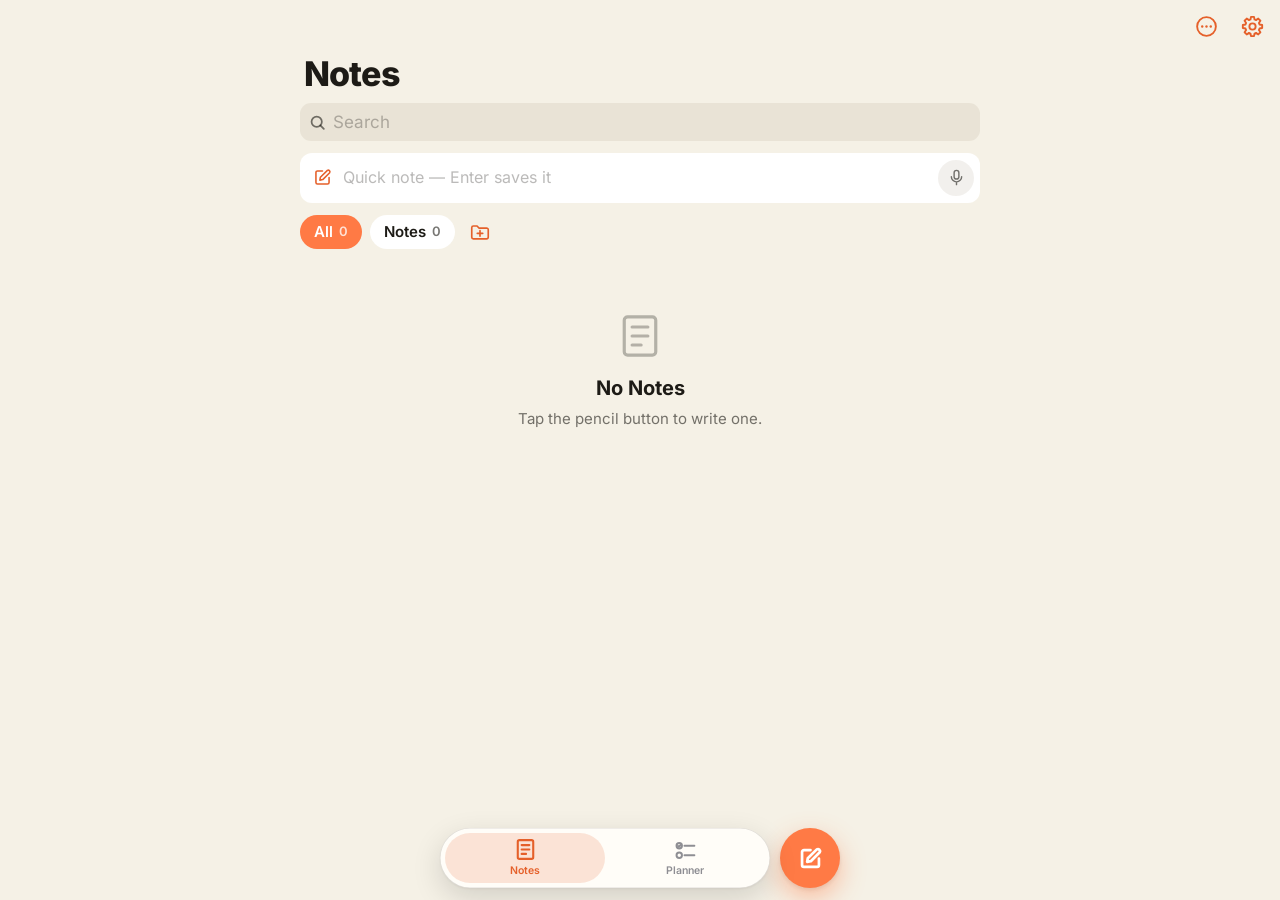
==== index.html @ bfef2ee5 "New look: Geometric icon and Calm Cream colours — cream paper, orange accent, white on orange (light" ====
<!doctype html>
<html lang="en">
<head>
  <meta charset="utf-8">
  <meta name="viewport" content="width=device-width, initial-scale=1, maximum-scale=1, viewport-fit=cover, interactive-widget=resizes-content">
  <meta name="theme-color" content="#F5F1E6">
  <meta name="robots" content="noindex, nofollow">
  <meta name="mobile-web-app-capable" content="yes">
  <meta name="apple-mobile-web-app-capable" content="yes">
  <meta name="description" content="Notes, reminders, groceries and habits. Everything stays on this phone.">
  <title>Notes</title>
  <link rel="manifest" href="manifest.webmanifest">
  <link rel="icon" href="icons/icon-192.png">
  <link rel="apple-touch-icon" href="icons/apple-touch-icon.png">
  <link rel="preload" href="fonts/inter-latin.woff2" as="font" type="font/woff2" crossorigin>
  <link rel="stylesheet" href="style.css">
  <!-- Stay upright: the installed app could otherwise start sideways or upside down. -->
  <script>try { screen.orientation.lock('portrait-primary').catch(function () {}); } catch (e) {}</script>
</head>
<body>
  <div id="stage"></div>

  <nav class="tabbar" id="tabbar">
    <div class="tabs" id="tabs">
      <span class="tab-ind" aria-hidden="true"></span>
      <button data-act="tab" data-tab="notes" aria-label="Notes">
        <svg viewBox="0 0 24 24" aria-hidden="true"><path d="M6.5 3.5h11A1.5 1.5 0 0 1 19 5v14a1.5 1.5 0 0 1-1.5 1.5h-11A1.5 1.5 0 0 1 5 19V5a1.5 1.5 0 0 1 1.5-1.5z"/><path d="M8.5 8h7M8.5 12h7M8.5 16h4"/></svg>
        <span>Notes</span>
      </button>
      <button data-act="tab" data-tab="planner" aria-label="Planner">
        <svg viewBox="0 0 24 24" aria-hidden="true"><circle cx="6" cy="7.5" r="2.6"/><path d="m4.8 7.6.9.9 1.6-1.8"/><path d="M11 7.5h9.5"/><circle cx="6" cy="16.5" r="2.6"/><path d="M11 16.5h9.5"/></svg>
        <span>Planner</span>
      </button>
    </div>
    <button class="fab" id="fab" data-act="new-note" aria-label="New note"></button>
  </nav>
  <script>
    // Draw the Notes screen at once from the copy saved last time (see saveFirst in main.js); the
    // app replaces it with the real, working screen as soon as it has loaded.
    try {
      var f = JSON.parse(localStorage.getItem('notes-first') || 'null');
      if (f && f.v === 1 && f.html) {
        if (f.theme) document.documentElement.setAttribute('data-theme', f.theme);
        document.getElementById('stage').innerHTML = '<section class="screen cur snap" data-s="folders" aria-hidden="true">' + f.html + '</section>';
        document.body.setAttribute('data-tab', 'notes');
        document.body.classList.add('snap');
        document.querySelector('#tabs [data-tab="notes"]').classList.add('on');
        document.getElementById('fab').innerHTML = f.fab || '';
      }
    } catch (e) { /* no copy yet: the app draws it normally */ }
  </script>

  <div id="sheet-root"></div>
  <div id="dialog-root"></div>
  <div id="lock-root"></div>
  <div id="toast" class="toast" role="status" aria-live="polite"></div>
  <input type="file" id="pick-photo" accept="image/*" multiple hidden>
  <input type="file" id="take-photo" accept="image/*" capture="environment" hidden>
  <input type="file" id="import-file" accept=".txt,.json,text/plain,application/json" hidden>

  <script>
    // With a saved first screen on show, the app's code loads just after it has been drawn, so it
    // appears at once; the code runs in this order.
    (function () {
      var files = ['icons.js', 'js/config.js', 'js/store.js', 'js/remind.js', 'js/account.js', 'js/core.js', 'js/lock.js', 'js/notes.js', 'js/editor.js', 'js/table.js', 'js/mathsolve.js', 'js/draw.js', 'js/photo.js', 'js/planner.js', 'js/groceries.js', 'js/habits.js', 'js/notify.js', 'js/settings.js', 'js/acctui.js', 'js/main.js'], started = false;
      function go() {
        if (started) return;
        started = true;
        files.forEach(function (src) { var el = document.createElement('script'); el.src = src; el.async = false; document.body.appendChild(el); });
      }
      if (document.querySelector('.screen.snap')) { requestAnimationFrame(function () { setTimeout(go, 0); }); setTimeout(go, 60); } else go();
    })();
  </script>
</body>
</html>
---- style.css ----
/* Inter (SIL Open Font License, fonts/OFL.txt), stored with the app so nothing waits for Google. */
@font-face { font-family: "Inter"; font-style: normal; font-weight: 100 900; font-display: swap; src: url("fonts/inter-cyrillic-ext.woff2") format("woff2"); unicode-range: U+0460-052F, U+1C80-1C8A, U+20B4, U+2DE0-2DFF, U+A640-A69F, U+FE2E-FE2F; }
@font-face { font-family: "Inter"; font-style: normal; font-weight: 100 900; font-display: swap; src: url("fonts/inter-cyrillic.woff2") format("woff2"); unicode-range: U+0301, U+0400-045F, U+0490-0491, U+04B0-04B1, U+2116; }
@font-face { font-family: "Inter"; font-style: normal; font-weight: 100 900; font-display: swap; src: url("fonts/inter-latin-ext.woff2") format("woff2"); unicode-range: U+0100-02BA, U+02BD-02C5, U+02C7-02CC, U+02CE-02D7, U+02DD-02FF, U+0304, U+0308, U+0329, U+1D00-1DBF, U+1E00-1E9F, U+1EF2-1EFF, U+2020, U+20A0-20AB, U+20AD-20C0, U+2113, U+2C60-2C7F, U+A720-A7FF; }
@font-face { font-family: "Inter"; font-style: normal; font-weight: 100 900; font-display: swap; src: url("fonts/inter-latin.woff2") format("woff2"); unicode-range: U+0000-00FF, U+0131, U+0152-0153, U+02BB-02BC, U+02C6, U+02DA, U+02DC, U+0304, U+0308, U+0329, U+2000-206F, U+20AC, U+2122, U+2191, U+2193, U+2212, U+2215, U+FEFF, U+FFFD; }
/* Caveat (SIL Open Font License) — handwriting for the answers in drawings */
@font-face { font-family: "Caveat"; font-style: normal; font-weight: 400 700; font-display: swap; src: url("fonts/caveat-latin.woff2") format("woff2"); }

/* ---------- Tokens ---------- */
:root {
  color-scheme: light;
  --on-accent: #FFFFFF;
  --bg: #F5F1E6;
  --card: #FFFFFF;
  --paper: #FFFDF9;
  --elev: #FFFFFF;
  --seg-on: #FFFFFF;
  --fill: rgba(90, 70, 30, .08);
  --fill-2: rgba(90, 70, 30, .05);
  --text: #1D1B16;
  --text-2: rgba(29, 27, 22, .6);
  --text-3: rgba(29, 27, 22, .3);
  --sep: rgba(29, 27, 22, .14);
  --bar: #FFFDF8; /* solid bars: a live blur behind them made scrolling stutter on phones */
  --menu: #FFFDF8;
  --overlay: rgba(0, 0, 0, .3);
  --red: #FF3B30;
  --orange: #FF9500;
  --yellow: #FF7A45;
  --yellow-t: #E5602A;
  --green: #34C759;
  --blue: #007AFF;
  --purple: #AF52DE;
  --hl-ink: #17150F;
  --hn-y: #FFF14A; --hn-g: #8DFAA2; --hn-b: #8FDDFF; --hn-p: #FFA6D4; --hn-v: #E0B6FF;
  --gray: #8E8E93;
  --tint: var(--blue);
  /* the editor toolbar: height, and one colour tile per tool */
  --edbar: 72px;
  --t-style: linear-gradient(160deg, #FFDD55, #F5B400);
  --t-list: linear-gradient(160deg, #FFA94D, #FF7A00);
  --t-table: linear-gradient(160deg, #4CD97B, #1DB954);
  --t-photo: linear-gradient(160deg, #4DA3FF, #0A6CFF);
  --t-draw: linear-gradient(160deg, #B98AFF, #8A3FFC);
  --t-voice: linear-gradient(160deg, #FF6B6B, #E5383B);
  --t-new: linear-gradient(160deg, #A1A1AA, #6E6E76);
  --font: "Inter", -apple-system, system-ui, "Segoe UI", Roboto, sans-serif;
}
@media (prefers-color-scheme: dark) {
  :root:not([data-theme="light"]) {
    color-scheme: dark;
    --on-accent: #FFFFFF;
    --bg: #13120F;
    --card: #1F1D18;
    --paper: #13120F;
    --elev: #2A2721;
    --seg-on: #4A463D;
    --fill: rgba(255, 240, 210, .1);
    --fill-2: rgba(255, 240, 210, .06);
    --text: #F5F0E4;
    --text-2: rgba(245, 240, 228, .6);
    --text-3: rgba(245, 240, 228, .3);
    --sep: rgba(255, 240, 210, .14);
    --bar: rgb(31, 29, 24);
    --menu: rgb(42, 39, 33);
    --overlay: rgba(0, 0, 0, .55);
    --red: #FF453A;
    --orange: #FF9F0A;
    --yellow: #FF8A55;
    --yellow-t: #FF9A66;
    --green: #30D158;
    --blue: #0A84FF;
    --purple: #BF5AF2;
    --hl-ink: #0F0E0A;
  }
}
:root[data-theme="dark"] {
  color-scheme: dark;
  --on-accent: #FFFFFF;
  --bg: #13120F;
  --card: #1F1D18;
  --paper: #13120F;
  --elev: #2A2721;
  --seg-on: #4A463D;
  --fill: rgba(255, 240, 210, .1);
  --fill-2: rgba(255, 240, 210, .06);
  --text: #F5F0E4;
  --text-2: rgba(245, 240, 228, .6);
  --text-3: rgba(245, 240, 228, .3);
  --sep: rgba(255, 240, 210, .14);
  --bar: rgb(31, 29, 24);
  --menu: rgb(42, 39, 33);
  --overlay: rgba(0, 0, 0, .55);
  --red: #FF453A;
  --orange: #FF9F0A;
  --yellow: #FF8A55;
  --yellow-t: #FF9A66;
  --green: #30D158;
  --blue: #0A84FF;
  --purple: #BF5AF2;
  --hl-ink: #0F0E0A;
}
body[data-tab="notes"] { --tint: var(--yellow-t); --ftint: var(--yellow); --fab-ink: var(--on-accent); }
body[data-tab="planner"] { --tint: var(--blue); }

/* ---------- Base ---------- */
* { box-sizing: border-box; }
html, body { height: 100%; }
body {
  margin: 0; background: var(--bg); color: var(--text); font-family: var(--font);
  font-size: 17px; line-height: 1.35; -webkit-font-smoothing: antialiased;
  -webkit-tap-highlight-color: transparent; overscroll-behavior: none; overflow: hidden;
  font-feature-settings: "cv11", "ss01";
}
body:not(.ready):not(.snap) #tabbar { opacity: 0; }
.screen.snap { pointer-events: none; }
button { font: inherit; color: inherit; background: none; border: 0; padding: 0; margin: 0; cursor: pointer; -webkit-user-select: none; user-select: none; }
button:disabled { cursor: default; }
input, textarea, select { font: inherit; color: inherit; }
input::placeholder, textarea::placeholder { color: var(--text-3); }
[hidden] { display: none !important; }
h1, h2, h3, p { margin: 0; }
:focus-visible { outline: 2px solid var(--tint); outline-offset: 2px; }
.gl { width: 22px; height: 22px; flex: none; fill: none; stroke: currentColor; stroke-width: 1.8; stroke-linecap: round; stroke-linejoin: round; }
.gl .f { fill: currentColor; stroke: none; }
.gl.inl { width: 14px; height: 14px; stroke-width: 2.1; vertical-align: -2px; margin-right: 3px; display: inline-block; }
.tile { width: 30px; height: 30px; border-radius: 8px; background: var(--c); display: grid; place-items: center; flex: none; color: #fff; }
.tile.round { border-radius: 50%; }
.tile .gl { width: 18px; height: 18px; stroke-width: 2.1; }

/* ---------- Screens ---------- */
#stage { position: fixed; inset: 0; overflow: hidden; }
.screen { position: absolute; inset: 0; display: flex; flex-direction: column; background: var(--bg); }
.screen[data-s="note"] { background: var(--paper); }
.screen:not(.cur) { pointer-events: none; }
/* a screen kept for later (see show() in core.js): laid out and ready, but not drawn */
.screen.held { visibility: hidden; contain: strict; }
.nav {
  position: absolute; z-index: 5; top: 0; left: 0; right: 0;
  height: calc(env(safe-area-inset-top) + 52px); padding: env(safe-area-inset-top) 6px 0;
  display: grid; grid-template-columns: 1fr auto 1fr; align-items: center;
  transition: background .2s, box-shadow .2s;
}
.screen.scrolled .nav { background: var(--bar); box-shadow: 0 .5px 0 var(--sep); }
.screen[data-s="note"].scrolled .nav { background: var(--paper); }
.nav-l, .nav-r { display: flex; align-items: center; min-width: 0; }
.nav-r { justify-content: flex-end; gap: 2px; }
.nav-t { font-size: 17px; font-weight: 600; opacity: 0; transition: opacity .2s; max-width: 52vw; overflow: hidden; text-overflow: ellipsis; white-space: nowrap; text-align: center; }
.screen.titled .nav-t { opacity: 1; }
.back { display: flex; align-items: center; gap: 0; color: var(--tint); font-size: 17px; height: 44px; padding: 0 8px 0 2px; min-width: 0; }
.back .gl { width: 26px; height: 26px; stroke-width: 2.4; }
.back span { overflow: hidden; text-overflow: ellipsis; white-space: nowrap; max-width: 32vw; }
.nbtn { width: 44px; height: 44px; display: grid; place-items: center; color: var(--tint); border-radius: 50%; }
.nbtn .gl { width: 25px; height: 25px; }
.nbtn:active, .back:active, .ntext:active { opacity: .5; }
.ntext { color: var(--tint); font-size: 17px; font-weight: 600; height: 44px; padding: 0 10px; }
.done-btn { display: none; }
.screen.editing .done-btn { display: inline-block; }
.scroll {
  flex: 1; overflow-y: auto; overflow-x: hidden; overscroll-behavior-y: contain;
  padding: calc(env(safe-area-inset-top) + 52px) max(16px, calc((100% - 680px) / 2)) 0;
}
.end-space { height: calc(env(safe-area-inset-bottom) + 112px); }
.big { font-size: 34px; font-weight: 800; letter-spacing: -.025em; line-height: 1.15; margin: 2px 4px 4px; overflow-wrap: anywhere; }
.big-sub { color: var(--text-2); font-size: 15px; font-weight: 500; margin: -2px 4px 14px; }
.big + :not(.big-sub) { margin-top: 10px; }
.screen[data-s="tasks"] .big, .screen[data-s="groceries"] .big, .screen[data-s="habits"] .big, .screen[data-s="habit"] .big { color: var(--tint); }

.screen.push-in { animation: push-in .36s cubic-bezier(.25, .85, .3, 1) both; z-index: 2; box-shadow: -8px 0 30px rgba(0, 0, 0, .08); }
.screen.push-out { animation: push-out .36s cubic-bezier(.25, .85, .3, 1) both; }
.screen.pop-in { animation: pop-in .36s cubic-bezier(.25, .85, .3, 1) both; }
.screen.pop-out { animation: pop-out .36s cubic-bezier(.25, .85, .3, 1) both; z-index: 2; box-shadow: -8px 0 30px rgba(0, 0, 0, .08); }
.screen.fade-in { animation: fade-in .22s ease both; }
.screen.fade-out { animation: fade-out .18s ease both; }
/* Switching tabs: the new tab slides in from its side while the old one slides out */
.screen.tabr-in, .screen.tabl-in { animation: tab-in .28s cubic-bezier(.2, .8, .2, 1) .04s both; }
.screen.tabr-out, .screen.tabl-out { animation: tab-out .14s cubic-bezier(.4, 0, 1, 1) both; }
.screen.tabr-in, .screen.tabr-out { --d: 1; }
.screen.tabl-in, .screen.tabl-out { --d: -1; }
@keyframes tab-in { from { opacity: 0; transform: translate3d(calc(var(--d) * 44px), 0, 0); } }
@keyframes tab-out { to { opacity: 0; transform: translate3d(calc(var(--d) * -44px), 0, 0); } }
@keyframes push-in { from { transform: translateX(100%); } }
@keyframes push-out { to { transform: translateX(-30%); opacity: .6; } }
@keyframes pop-in { from { transform: translateX(-30%); opacity: .6; } }
@keyframes pop-out { to { transform: translateX(100%); } }
@keyframes fade-in { from { opacity: 0; } }
@keyframes fade-out { to { opacity: 0; } }
/* a row that was just added fades in where it belongs (see animateChange in core.js) */
.appear { animation: appear .4s cubic-bezier(.2, .9, .3, 1) both; }
@keyframes appear { from { opacity: 0; transform: translateY(-8px) scale(.97); } }

/* ---------- Lists & cards ---------- */
.card { background: var(--card); border-radius: 12px; overflow: hidden; --inset: 16px; }
.card > * { position: relative; }
.card > * + *::before { content: ""; position: absolute; z-index: 3; top: 0; left: var(--inset); right: 0; height: .5px; background: var(--sep); pointer-events: none; }
.card:is(.pad, .h-today, .list-hero) > *::before { display: none; }
.card.tasks { --inset: 52px; }
.card.pad { padding: 14px; }
.card + .card { margin-top: 12px; }
.card.dim { opacity: .62; }
.sec { display: flex; align-items: center; gap: 6px; font-size: 20px; font-weight: 700; letter-spacing: -.01em; margin: 22px 4px 8px; }
.sec.lg { font-size: 22px; }
.sec.late { color: var(--red); }
.sec .gl { width: 18px; height: 18px; stroke-width: 2.1; }
.sec .n { margin-left: auto; color: var(--text-2); font-size: 15px; font-weight: 600; }
.sec .sec-note { margin-left: auto; color: var(--text-2); font-size: 13px; font-weight: 500; }
.sec-btn { margin-left: 12px; color: var(--tint); font-weight: 600; font-size: 15px; }
.big-sub + .sec, .search + .results > .sec:first-child, .results > .sec:first-child { margin-top: 6px; }
.row { display: flex; align-items: center; gap: 12px; width: 100%; min-height: 50px; padding: 9px 16px; text-align: left; background: var(--card); font-size: 17px; }
.row .lbl { flex: 1; min-width: 0; overflow: hidden; text-overflow: ellipsis; white-space: nowrap; }
.row .val { color: var(--text-2); font-size: 16px; white-space: nowrap; }
.row .chev { width: 15px; height: 15px; color: var(--text-3); stroke-width: 2.6; margin-right: -4px; }
.row .row-g { width: 26px; height: 26px; color: var(--tint); }
.row:active:not(.static) { background: var(--fill-2); }
.row.static { cursor: default; }
.row .tick { color: var(--tint); width: 20px; height: 20px; stroke-width: 2.6; }
.card:has(.row-g), .card:has(.tile) { --inset: 58px; }
.lbl.danger { color: var(--red); }
.lbl.tinted { color: var(--tint); font-weight: 500; }
.row-input { background: var(--fill); border: 0; border-radius: 8px; padding: 5px 8px; font-size: 16px; color: var(--text); }
.add-link { display: flex; align-items: center; gap: 8px; color: var(--tint); font-size: 17px; font-weight: 500; padding: 14px 4px 4px; }
.add-link .gl { width: 24px; height: 24px; }
.add-link.muted { color: var(--text-2); font-size: 15px; justify-content: center; width: 100%; padding-top: 18px; }
.count { text-align: center; color: var(--text-2); font-size: 13px; margin-top: 18px; }
.foot { font-size: 13px; color: var(--text-2); margin: 8px 16px 0; line-height: 1.45; }
.about { text-align: center; color: var(--text-3); font-size: 13px; margin-top: 16px; }
.empty { text-align: center; padding: 44px 20px 16px; color: var(--text-2); }
.empty > .gl { width: 54px; height: 54px; color: var(--text-3); stroke-width: 1.4; display: block; margin: 0 auto 12px; }
.empty b { display: block; font-size: 20px; color: var(--text); margin-bottom: 6px; }
.empty p { margin: 0 auto; max-width: 290px; font-size: 15px; line-height: 1.45; }
.hint-empty { text-align: center; color: var(--text-2); padding: 14px 0 12px; font-size: 15px; }
.danger-btn { display: block; width: 100%; margin-top: 24px; height: 50px; border-radius: 12px; background: var(--card); color: var(--red); font-size: 17px; font-weight: 500; }
.danger-btn:active { background: var(--fill); }

/* Search */
.search { display: flex; align-items: center; gap: 6px; height: 38px; border-radius: 11px; background: var(--fill); padding: 0 8px; margin: 2px 0 12px; color: var(--text-2); }
.search .gl { width: 19px; height: 19px; stroke-width: 2.2; }
.search input { flex: 1; min-width: 0; border: 0; background: none; font-size: 17px; color: var(--text); outline: none; padding: 0; height: 100%; }
.search input::-webkit-search-cancel-button { -webkit-appearance: none; appearance: none; }
.search input:placeholder-shown + .search-x { display: none; }
.search-x { width: 22px; height: 22px; border-radius: 50%; background: var(--text-3); color: var(--card); display: grid; place-items: center; }
.search-x .gl { width: 13px; height: 13px; stroke-width: 3; }

/* Swipe actions */
.sw { position: relative; overflow: hidden; background: var(--card); content-visibility: auto; contain-intrinsic-size: auto 62px; } /* rows far off-screen are not laid out or painted */
.sw-row { position: relative; z-index: 1; background: var(--card); transition: transform .38s cubic-bezier(.2, .9, .3, 1); touch-action: pan-y; }
.sw-row.dragging { transition: none; }
.sw-acts { position: absolute; top: 0; bottom: 0; display: flex; z-index: 0; }
.sw-acts.r { right: 0; }
.sw-acts.l { left: 0; }
.sw-acts button { width: 76px; display: flex; flex-direction: column; align-items: center; justify-content: center; gap: 3px; background: var(--c); color: #fff; font-size: 12.5px; font-weight: 600; transition: width .22s, padding .22s; overflow: hidden; }
.sw-acts button .gl { width: 22px; height: 22px; }
.sw:not(.left) .sw-acts.l, .sw.left .sw-acts.r { visibility: hidden; }
.sw.full .sw-acts.r { left: 0; }
.sw.full .sw-acts.r button:not(:last-child) { width: 0; }
.sw.full .sw-acts.r button:last-child { flex: 1; align-items: flex-end; padding-right: 22px; }

/* ---------- Notes ---------- */
.nrow { display: flex; align-items: center; gap: 12px; width: 100%; padding: 11px 16px; text-align: left; background: var(--card); }
.nrow:active { background: var(--fill-2); }
.nr-main { flex: 1; min-width: 0; display: flex; flex-direction: column; gap: 2px; }
.nr-title { font-weight: 700; font-size: 17px; overflow: hidden; text-overflow: ellipsis; white-space: nowrap; }
.nr-sub { color: var(--text-2); font-size: 15px; overflow: hidden; text-overflow: ellipsis; white-space: nowrap; }
.nr-sub b { color: var(--text); font-weight: 400; margin-right: 8px; opacity: .8; }
.nr-folder { display: flex; align-items: center; gap: 4px; color: var(--text-2); font-size: 14px; }
.nr-folder .gl { width: 14px; height: 14px; }
.thumb { width: 50px; height: 50px; border-radius: 8px; object-fit: cover; flex: none; background: var(--fill); }
/* Notes home: folder chips and two columns of cards */
.fchips { display: flex; gap: 8px; overflow-x: auto; margin: 0 -16px 14px; padding: 0 16px 2px; scrollbar-width: none; }
.fchips::-webkit-scrollbar { display: none; }
/* --on: 0 → 1 fades a button to yellow (it follows the finger while you swipe between folders) */
.fchip { --on: 0; flex: none; height: 34px; padding: 0 14px; border-radius: 17px; background: color-mix(in srgb, var(--yellow) calc(var(--on) * 100%), var(--card)); color: color-mix(in srgb, var(--on-accent) calc(var(--on) * 100%), var(--text)); font-size: 15px; font-weight: 600; display: inline-flex; align-items: center; gap: 6px; transition: background .2s, color .2s, transform .15s; -webkit-touch-callout: none; }
.fchip small { font-size: 13px; color: color-mix(in srgb, color-mix(in srgb, var(--on-accent) 78%, transparent) calc(var(--on) * 100%), var(--text-2)); font-weight: 600; transition: color .2s; }
.fchip.on { --on: 1; }
.fchip.add { background: none; color: var(--tint); padding: 0 6px; }
.fchip:active { transform: scale(.95); }
.ngrid { display: grid; grid-template-columns: 1fr 1fr; gap: 10px; }
/* Swipe between folders: the notes follow the finger and the next folder's notes (.pg-side) come
   in from the side. Empty room under a short folder takes swipes too. */
.pager { position: relative; touch-action: pan-y; }
.results.pager { min-height: max(160px, calc(100dvh - 400px)); }
.pager.from-r { animation: slide-r .34s cubic-bezier(.2, .8, .2, 1); }
.pager.from-l { animation: slide-l .34s cubic-bezier(.2, .8, .2, 1); }
@keyframes slide-r { from { opacity: .35; transform: translate3d(36px, 0, 0); } }
@keyframes slide-l { from { opacity: .35; transform: translate3d(-36px, 0, 0); } }
.pager.paging { will-change: transform; }
.pager.settling { pointer-events: none; }
.pg-side { position: absolute; top: 0; left: 0; width: 100%; pointer-events: none; }
.pg-side > .sec:first-child { margin-top: 2px; } /* lined up exactly with .results */
.ncard {
  display: flex; flex-direction: column; gap: 6px; min-width: 0; min-height: 128px; overflow: hidden; text-align: left;
  background: var(--card); border-radius: 14px; padding: 12px 13px 11px; -webkit-touch-callout: none;
  transition: transform .15s; content-visibility: auto; contain-intrinsic-size: auto 150px;
}
.ncard:active { transform: scale(.97); }
.ncard b { font-size: 15.5px; font-weight: 700; line-height: 1.25; overflow-wrap: anywhere; display: -webkit-box; -webkit-line-clamp: 2; -webkit-box-orient: vertical; overflow: hidden; }
.ncard p { flex: 1; font-size: 13.5px; color: var(--text-2); line-height: 1.35; overflow-wrap: anywhere; display: -webkit-box; -webkit-line-clamp: 3; -webkit-box-orient: vertical; overflow: hidden; }
.ncard.has-img p { -webkit-line-clamp: 2; }
.ncard > span { display: flex; justify-content: space-between; align-items: baseline; gap: 6px; font-size: 12px; font-weight: 600; color: var(--text-2); }
.ncard > span i { font-style: normal; color: var(--yellow-t); min-width: 0; white-space: nowrap; overflow: hidden; text-overflow: ellipsis; }
.ncard > span em { font-style: normal; white-space: nowrap; }
.ncard > span .gl.inl { width: 11px; height: 11px; margin-right: 3px; vertical-align: -1px; color: var(--yellow-t); }
.ncard.pin { box-shadow: inset 0 0 0 1.5px color-mix(in srgb, var(--yellow) 75%, transparent); }
.nc-img { display: block; width: calc(100% + 26px); height: 96px; margin: -12px -13px 2px; object-fit: cover; background: var(--fill); }
.ncard .lk { display: flex; align-items: center; }
.results > .sec:first-child { margin-top: 2px; }
.ncard.flash { animation: flash 1.4s ease-out; }
/* Pinned / Notes headings between the card grids */
.sec.nsec { font-size: 15px; font-weight: 600; color: var(--text-2); margin: 16px 4px 8px; }
.sec.nsec .gl.inl { width: 14px; height: 14px; color: var(--yellow-t); margin-right: 2px; }
/* A quick note in one line at the top of the Notes screen */
.qn { display: flex; align-items: center; gap: 10px; background: var(--card); border-radius: 12px; padding: 4px 6px 4px 12px; margin: 0 0 12px; }
.qn-ic { display: grid; color: var(--yellow-t); }
.qn-ic .gl { width: 21px; height: 21px; }
.qn-in { flex: 1; min-width: 0; border: 0; outline: none; background: none; font-size: 16px; padding: 10px 0; color: var(--text); }
.qn-mic { width: 36px; height: 36px; border-radius: 50%; background: var(--fill); display: grid; place-items: center; color: var(--text-2); flex: none; }
.qn-mic .gl { width: 19px; height: 19px; }
.qn-mic:active { opacity: .6; }

/* Editor */
.ed-date { text-align: center; color: var(--text-2); font-size: 13px; margin: 4px 0 12px; }
.ed { outline: none; font-size: 17px; line-height: 1.5; min-height: 50vh; padding: 0 2px 160px; overflow-wrap: anywhere; caret-color: var(--tint); -webkit-user-modify: read-write; }
.ed h1 { font-size: 28px; font-weight: 800; line-height: 1.2; letter-spacing: -.02em; margin: 0 0 6px; }
.ed h2 { font-size: 22px; font-weight: 700; line-height: 1.25; margin: 12px 0 4px; }
.ed h3 { font-size: 18px; font-weight: 700; margin: 10px 0 2px; }
.ed > div, .ed p { min-height: 1.5em; }
.ed ul, .ed ol { margin: 4px 0; padding-left: 26px; }
.ed li { margin: 3px 0; padding-left: 2px; }
.ed ul.cl { list-style: none; padding-left: 0; }
.ed ul.cl li { position: relative; padding-left: 34px; min-height: 26px; }
.ed ul.cl li::before { content: ""; position: absolute; left: 0; top: 1px; width: 23px; height: 23px; border-radius: 50%; border: 1.6px solid var(--text-3); box-sizing: border-box; cursor: pointer; transition: background .15s, border-color .15s; }
.ed ul.cl li.done::before { border-color: var(--yellow); background: var(--yellow) url("data:image/svg+xml,%3Csvg xmlns='http://www.w3.org/2000/svg' viewBox='0 0 24 24'%3E%3Cpath d='m5.5 12.5 4 4 9-9.5' fill='none' stroke='white' stroke-width='3.2' stroke-linecap='round' stroke-linejoin='round'/%3E%3C/svg%3E") center / 15px no-repeat; }
.ed ul.cl li.done { color: var(--text-2); }
.ed ul.cl ul.cl { padding-left: 0; }
/* a checklist line being dragged (hold its circle): lifted above the others */
.ed ul.cl li.cl-lift { position: relative; z-index: 3; background: var(--paper); border-radius: 10px; box-shadow: 0 0 0 6px var(--paper), 0 10px 26px 6px rgba(0, 0, 0, .16); }
.ed ul.cl li.cl-lift::before { transform: scale(1.12); }
/* Highlights: bright neon highlighter colours, solid and sharp-edged, with dark words on top in
   light and dark mode. The swatches (.hlsw) look exactly like the highlight they make. */
.hl-y { --hn: var(--hn-y); }
.hl-g { --hn: var(--hn-g); }
.hl-b { --hn: var(--hn-b); }
.hl-p { --hn: var(--hn-p); }
.hl-v { --hn: var(--hn-v); }
.ed mark, .hlsw i:not(.hl-none) {
  color: var(--hl-ink); background: var(--hn); border-radius: 2px;
  -webkit-box-decoration-break: clone; box-decoration-break: clone;
}
.ed mark { padding: 0 3px 1px; margin: 0 -1px; }
.ed blockquote { margin: 6px 0; padding: 2px 0 2px 14px; border-left: 3px solid var(--yellow); color: var(--text-2); min-height: 1.5em; }
.ed blockquote + blockquote { margin-top: -6px; padding-top: 0; }
.ed hr { border: 0; height: 1.5px; background: var(--text-3); margin: 16px 0; }
.ed .ph { margin: 10px 0; }
.ed .ph img { display: block; max-width: 100%; max-height: 62vh; border-radius: 12px; cursor: zoom-in; }
.ed .ph img:not([src]) { width: 100%; height: 160px; background: var(--fill); }
/* Toolbar: each tool is a colour tile with its name underneath; the Aa tile names the style you're
   writing in. A tool that's on (formatting panel open, cursor in a table, listening) gets a ring. */
.ed-bar {
  position: absolute; z-index: 6; left: 0; right: 0; bottom: 0;
  display: flex; justify-content: space-between; align-items: flex-start;
  height: calc(var(--edbar) + env(safe-area-inset-bottom)); padding: 7px 8px env(safe-area-inset-bottom);
  background: var(--paper);
  box-shadow: 0 -.5px 0 var(--sep);
}
.ed-bar button { flex: 1; min-width: 0; max-width: 64px; display: flex; flex-direction: column; align-items: center; gap: 5px; color: var(--text-2); -webkit-tap-highlight-color: transparent; }
.ed-bar .tl {
  width: 40px; height: 40px; border-radius: 12px; display: grid; place-items: center; color: #fff; background: var(--tc);
  box-shadow: 0 2px 6px rgba(0, 0, 0, .14), inset 0 1px 0 rgba(255, 255, 255, .32);
  transition: transform .16s cubic-bezier(.2, .9, .3, 1.4), box-shadow .22s;
}
.ed-bar .tl .gl { width: 22px; height: 22px; stroke-width: 2.1; }
.ed-bar .lb { font-size: 10.5px; font-weight: 600; letter-spacing: .01em; line-height: 1; white-space: nowrap; transition: color .2s; }
.ed-bar button:active .tl { transform: scale(.88); }
.ed-bar button.on .tl { box-shadow: 0 0 0 2px var(--paper), 0 0 0 4px color-mix(in srgb, var(--text) 55%, transparent), 0 2px 6px rgba(0, 0, 0, .14); }
.ed-bar button.on .lb { color: var(--text); }
.ed-bar button[data-act="ed-mic"].on .tl { animation: tl-pulse 1.6s ease-in-out infinite; }
@keyframes tl-pulse { 50% { transform: scale(.92); } }
.aa { font-family: "Noto Serif", Georgia, "Times New Roman", serif; font-size: 19px; font-weight: 700; letter-spacing: -.01em; }
.ed-style .tl .aa { color: #3A2A00; font-size: 18px; line-height: 1; }
.ed-style .st-name { max-width: 60px; overflow: hidden; text-overflow: ellipsis; }
.fmt {
  position: absolute; z-index: 7; left: 8px; right: 8px; bottom: calc(var(--edbar) + 6px + env(safe-area-inset-bottom));
  max-width: 520px; margin: 0 auto; background: var(--elev); border-radius: 16px; padding: 10px;
  box-shadow: 0 10px 40px rgba(0, 0, 0, .18), 0 0 0 .5px var(--sep); animation: rise .22s cubic-bezier(.2, .9, .3, 1);
}
.fmt-styles { display: flex; gap: 6px; }
.fmt-styles button { flex: 1; height: 42px; border-radius: 10px; font-size: 14px; font-weight: 500; }
.fmt-styles [data-v="h1"] { font-size: 17px; font-weight: 800; }
.fmt-styles [data-v="h2"] { font-size: 15px; font-weight: 700; }
.fmt-styles [data-v="h3"] { font-weight: 700; }
.fmt-row { display: flex; gap: 8px; margin-top: 8px; }
.fmt-group { flex: 1; display: flex; background: var(--fill); border-radius: 10px; overflow: hidden; }
.fmt-group button { flex: 1; height: 42px; display: grid; place-items: center; font-size: 18px; }
.fmt-group button + button { box-shadow: inset .5px 0 0 var(--sep); }
.fmt-group .gl { width: 22px; height: 22px; }
.fmt button.on { background: var(--yellow); color: var(--on-accent); }
.fmt button, .tbp button { transition: background-color .2s, color .2s, transform .12s; }
.fmt button:active, .tbp button:active { transform: scale(.95); }
/* Highlight swatches: "Aa" in each colour; the one in use gets a ring */
.fmt-hl { flex: 3; }
.fmt .fmt-hl button + button { box-shadow: none; }
.hlsw i { display: grid; place-items: center; min-width: 32px; height: 28px; padding: 0 4px; font-style: normal; font-size: 15px; font-weight: 700; letter-spacing: -.01em; }
.hlsw i.hl-none { min-width: 0; width: 22px; height: 22px; padding: 0; border-radius: 50%; box-shadow: inset 0 0 0 1.6px var(--text-3); background: linear-gradient(135deg, transparent 45%, var(--text-3) 45%, var(--text-3) 55%, transparent 55%); }
.hlsw button.on, .fmt .hlsw button.on { background: none; }
.hlsw button.on i { box-shadow: 0 0 0 2px var(--elev), 0 0 0 3.5px var(--tint); }
.hlsw button:active i { transform: scale(.9); }
/* The quick colour bar that appears when words are selected */
.hlq {
  position: absolute; z-index: 7; left: 50%; transform: translateX(-50%); bottom: calc(var(--edbar) + 10px + env(safe-area-inset-bottom));
  display: flex; align-items: center; gap: 2px; padding: 5px 6px; border-radius: 22px; background: var(--elev);
  box-shadow: 0 8px 30px rgba(0, 0, 0, .18), 0 0 0 .5px var(--sep); animation: rise .2s cubic-bezier(.2, .9, .3, 1);
}
.hlq button { width: 46px; height: 38px; display: grid; place-items: center; border-radius: 12px; }
/* Tables: a real grid. Wide tables scroll sideways inside their own frame, not the page. */
.ed table {
  display: block; overflow-x: auto; margin: 12px 0; border: 1px solid var(--sep); border-radius: 12px;
  border-spacing: 0; scrollbar-width: none; -webkit-overflow-scrolling: touch; overscroll-behavior-x: contain;
}
.ed table::-webkit-scrollbar { display: none; }
/* Columns keep their width while you type (fixed layout: equal columns, tick-box columns narrow —
   see fitTables). Many columns: the table gets wider than the note and scrolls sideways. */
.ed tbody { display: table; width: 100%; table-layout: fixed; min-width: calc(var(--tc, 2) * 80px + var(--tk, 0) * 52px); border-collapse: separate; border-spacing: 0; }
.ed td, .ed th {
  min-width: 60px; padding: 8px 10px; vertical-align: top; text-align: left; font-size: 16px; line-height: 1.4;
  border-right: 1px solid var(--sep); border-bottom: 1px solid var(--sep); overflow-wrap: break-word; hyphens: auto;
  transition: background-color .25s, color .2s, padding .3s cubic-bezier(.2, .9, .3, 1), font-weight .25s, box-shadow .15s;
}
.ed tr > :last-child { border-right: 0; }
.ed tr:last-child > * { border-bottom: 0; }
.ed th { font-weight: 700; background: color-mix(in srgb, var(--yellow) 15%, var(--paper)); }
/* Table settings: numbered rows (in a grey strip at the left), stripes, bold first column.
   Every setting glides in and out: the number strip is always there, just 0 wide when it's off. */
.ed tbody { counter-reset: tbrow; }
.ed td:first-child:not(.tk) { position: relative; }
.ed td:first-child:not(.tk)::before {
  counter-increment: tbrow; content: counter(tbrow); position: absolute; left: 0; top: 0; bottom: 0; width: 0; opacity: 0; overflow: hidden; padding-top: 10px;
  text-align: center; font-size: 13px; font-weight: 600; color: var(--text-2); font-variant-numeric: tabular-nums; background: var(--fill-2);
  transition: width .3s cubic-bezier(.2, .9, .3, 1), opacity .25s;
}
.ed table.num td:first-child:not(.tk) { padding-left: 40px; }
.ed table.num td:first-child:not(.tk)::before { width: 30px; opacity: 1; }
.ed table.zebra tr:nth-child(even) > td { background-color: var(--fill-2); }
.ed table.fc td:first-child { font-weight: 650; }
/* Tick boxes: tap to tick; a ticked row fades and is crossed out */
.ed td.tk { width: 52px; min-width: 52px; text-align: center; vertical-align: middle; cursor: pointer; -webkit-user-select: none; user-select: none; }
.ed td.tk::before { content: ""; display: inline-block; vertical-align: middle; width: 23px; height: 23px; border-radius: 50%; border: 1.6px solid var(--text-3); box-sizing: border-box; transition: background .15s, border-color .15s, transform .2s; }
.ed td.tk.done::before { border-color: var(--yellow); background: var(--yellow) url("data:image/svg+xml,%3Csvg xmlns='http://www.w3.org/2000/svg' viewBox='0 0 24 24'%3E%3Cpath d='m5.5 12.5 4 4 9-9.5' fill='none' stroke='white' stroke-width='3.2' stroke-linecap='round' stroke-linejoin='round'/%3E%3C/svg%3E") center / 15px no-repeat; }
.ed td.tk:active::before { transform: scale(.88); }
.ed tr:has(> td.tk.done) > td:not(.tk) { color: var(--text-2); text-decoration: line-through; text-decoration-color: var(--text-3); }
/* T-chart: no frame, a strong line under the headings and down the middle */
.ed table.tc { border-color: transparent; border-radius: 0; }
.ed table.tc th { background: none; text-align: center; font-size: 17px; border-bottom: 2.5px solid var(--text); }
.ed table.tc td { border-bottom-color: transparent; }
.ed table.tc tr > :not(:last-child) { border-right: 2.5px solid var(--text); }
/* New Table sheet: layouts to start from, a live preview, size and settings */
/* (17 layouts: two rows that scroll sideways) */
.tb-tpls {
  display: grid; grid-auto-flow: column; grid-template-rows: repeat(2, 1fr); grid-auto-columns: 128px; gap: 8px;
  overflow-x: auto; margin: 4px -16px 12px; padding: 3px 16px 4px; scrollbar-width: none; scroll-padding: 0 16px; overscroll-behavior-x: contain;
}
.tb-tpls::-webkit-scrollbar { display: none; }
.tb-tpl { min-width: 0; display: flex; flex-direction: column; gap: 2px; text-align: left; background: var(--card); border-radius: 14px; padding: 10px 11px 12px; box-shadow: inset 0 0 0 2px transparent; transition: box-shadow .18s, transform .15s; }
.tb-tpl.on { box-shadow: inset 0 0 0 2px var(--c); }
.tb-tpl:active { transform: scale(.96); }
.tb-tpl-ic { width: 30px; height: 30px; border-radius: 8px; background: var(--c); color: #fff; display: grid; place-items: center; margin-bottom: 6px; }
.tb-tpl-ic .gl { width: 18px; height: 18px; stroke-width: 2.1; }
.tb-tpl b { font-size: 15px; font-weight: 600; }
.tb-tpl small { font-size: 12px; line-height: 1.3; color: var(--text-2); display: -webkit-box; -webkit-line-clamp: 2; -webkit-box-orient: vertical; overflow: hidden; }
.tb-prev-card { padding: 12px; }
.ed.tb-prev { min-height: 0; padding: 0; pointer-events: none; }
.tb-prev-card { overflow: hidden; }
.tb-prev table { margin: 0; }
.tb-prev { --tkw: 44px; }
.tb-prev tbody { min-width: 0; } /* the preview always fits its card */
.tb-prev td, .tb-prev th { min-width: 0; height: 34px; padding: 6px 9px; font-size: 13px; }
.tb-prev td.tk { width: 44px; min-width: 44px; }
.tb-prev td:first-child:not(.tk)::before { padding-top: 8px; font-size: 11px; }
.tb-prev table.num td:first-child:not(.tk)::before { width: 24px; }
.tb-prev table.num td:first-child:not(.tk) { padding-left: 30px; }
/* the header row folds away when it's switched off */
.tb-prev tr.hd > th { transition: height .32s ease-in-out, padding .32s ease-in-out, font-size .32s ease-in-out, opacity .22s, border-color .32s; }
.tb-prev table.nohead tr.hd > th { height: 0; padding-top: 0; padding-bottom: 0; font-size: 0; opacity: 0; border-bottom-color: transparent; }
.tb-prev table.nohead tr.hd + tr > td { border-top: 0; }
/* without the header row the stripes fall on the same rows as in the real table */
.tb-prev table.zebra.nohead tr:nth-child(even) > td { background-color: transparent; }
.tb-prev table.zebra.nohead tr:nth-child(odd):not(.hd) > td { background-color: var(--fill-2); }
/* new rows and columns fade in; another layout cross-fades */
.tb-prev .in { animation: tbIn .35s cubic-bezier(.2, .9, .3, 1) both; }
@keyframes tbIn { from { opacity: 0; background-color: color-mix(in srgb, var(--yellow) 30%, transparent); } }
.tb-prev table.swap { animation: tbSwap .3s ease-out; }
@keyframes tbSwap { from { opacity: .15; transform: translateY(4px); } }
.stepper b.bump { animation: bump .25s cubic-bezier(.2, .9, .3, 1); }
@keyframes bump { 40% { transform: scale(1.25); } }
.tb-more { text-align: center; font-size: 12px; color: var(--text-2); margin-top: 7px; }
.tb-hint { font-size: 13px; color: var(--text-2); margin: 12px 8px 0; line-height: 1.4; }
/* The table panel */
.tbp {
  position: absolute; z-index: 7; left: 8px; right: 8px; bottom: calc(var(--edbar) + 6px + env(safe-area-inset-bottom));
  max-width: 520px; margin: 0 auto; background: var(--elev); border-radius: 16px; padding: 10px;
  box-shadow: 0 10px 40px rgba(0, 0, 0, .18), 0 0 0 .5px var(--sep); animation: rise .22s cubic-bezier(.2, .9, .3, 1);
}
.tbp-row { display: flex; align-items: center; gap: 8px; }
.tbp-row + .tbp-row { margin-top: 8px; }
.tbp-l { width: 58px; flex: none; font-size: 13px; font-weight: 600; color: var(--text-2); padding-left: 4px; }
.tbp .fmt-group button { display: flex; align-items: center; justify-content: center; gap: 3px; font-size: 14px; font-weight: 600; }
.tbp .fmt-group .gl { width: 15px; height: 15px; stroke-width: 2.4; }
.tbp button.on { background: var(--yellow); color: var(--on-accent); }
.tbp [data-act="tb-del"], .tbp [data-v="del"] { color: var(--red); }
.tbp .tbp-sets button { font-size: 13px; }
.tbp-l:empty { visibility: hidden; }
/* Undo / redo in the top bar while typing */
.undo-btns { display: none; }
.screen.editing .undo-btns { display: inline-flex; }
.nbtn:disabled { opacity: .3; }
.voice {
  position: absolute; z-index: 7; left: 50%; transform: translateX(-50%); bottom: calc(var(--edbar) + 10px + env(safe-area-inset-bottom));
  display: flex; align-items: center; gap: 10px; width: max-content; max-width: calc(100% - 24px);
  background: var(--elev); border-radius: 26px; padding: 7px 7px 7px 16px;
  box-shadow: 0 10px 34px rgba(0, 0, 0, .2), 0 0 0 .5px var(--sep); animation: rise .22s cubic-bezier(.2, .9, .3, 1);
}
.v-dot { width: 10px; height: 10px; border-radius: 50%; background: var(--red); flex: none; animation: pulse 1.2s ease-in-out infinite; }
.v-text { flex: 1; min-width: 0; font-size: 15px; overflow: hidden; text-overflow: ellipsis; white-space: nowrap; max-width: 52vw; }
.v-lang { height: 32px; min-width: 38px; padding: 0 10px; border-radius: 16px; background: var(--fill); font-size: 13px; font-weight: 700; }
.v-stop { height: 32px; padding: 0 14px; border-radius: 16px; background: var(--red); color: #fff; font-size: 14px; font-weight: 600; }
@keyframes pulse { 50% { transform: scale(.6); opacity: .5; } }
@keyframes rise { from { opacity: 0; transform: translateY(10px); } }
.voice { animation-name: rise-c; }
@keyframes rise-c { from { opacity: 0; transform: translate(-50%, 10px); } }
.viewer { position: fixed; inset: 0; z-index: 95; background: #000; opacity: 0; transition: opacity .22s; display: flex; flex-direction: column; }
.viewer.show { opacity: 1; }
.viewer-bar { display: flex; justify-content: space-between; padding: calc(env(safe-area-inset-top) + 6px) 10px 6px; }
.viewer-bar button { width: 44px; height: 44px; border-radius: 50%; display: grid; place-items: center; color: #fff; background: rgba(255, 255, 255, .14); }
.viewer-img { flex: 1; display: grid; place-items: center; padding: 10px 10px calc(env(safe-area-inset-bottom) + 20px); min-height: 0; }
.viewer-img img { max-width: 100%; max-height: 100%; object-fit: contain; border-radius: 6px; }

/* ---------- Planner ---------- */
.smart-grid { display: grid; grid-template-columns: 1fr 1fr; gap: 10px; }
.smart { background: var(--card); border-radius: 13px; padding: 10px 12px 9px; display: flex; flex-direction: column; gap: 6px; text-align: left; }
.smart:active, .wide:active { transform: scale(.97); }
.smart, .wide { transition: transform .2s; }
.sm-top { display: flex; justify-content: space-between; align-items: flex-start; }
.sm-top .tile { width: 32px; height: 32px; }
.sm-top .tile .gl { width: 18px; height: 18px; }
.sm-top b { font-size: 28px; font-weight: 700; line-height: 1.1; }
.sm-name { color: var(--text-2); font-weight: 600; font-size: 16px; }
.wide-cards { display: grid; gap: 10px; margin-top: 10px; }
.wide { display: flex; align-items: center; gap: 12px; background: var(--card); border-radius: 13px; padding: 12px 14px; text-align: left; }
.wide .tile { width: 36px; height: 36px; }
.wide .chev { width: 15px; height: 15px; color: var(--text-3); stroke-width: 2.6; }
.w-main { flex: 1; min-width: 0; display: flex; flex-direction: column; }
.w-main b { font-size: 17px; font-weight: 600; }
.w-main span { color: var(--text-2); font-size: 14px; }
.w-ring { position: relative; width: 36px; height: 36px; display: grid; place-items: center; color: var(--c); flex: none; }
.w-ring svg.ring { position: absolute; inset: 0; }
.w-ring .ring-fg { stroke: var(--c); }
.w-ring > .gl { width: 17px; height: 17px; stroke-width: 2.2; }
.ring-bg { fill: none; stroke: var(--fill); }
.ring-fg { fill: none; stroke: var(--tint); stroke-linecap: round; transition: stroke-dashoffset .5s cubic-bezier(.3, .9, .3, 1); }

/* Planner: the Today page */
/* Deadlines on Today: cards with a countdown ring, swipe sideways when there are several */
.dl-strip { display: flex; gap: 10px; overflow-x: auto; margin: 0 -16px 4px; padding: 2px 16px 4px; scroll-snap-type: x mandatory; scroll-padding: 0 16px; scrollbar-width: none; }
.dl-strip::-webkit-scrollbar { display: none; }
.dl { flex: none; width: min(262px, 78vw); display: flex; gap: 12px; align-items: center; background: var(--card); border-radius: 12px; padding: 12px; text-align: left; scroll-snap-align: start; transition: transform .15s; }
.dl:active { transform: scale(.97); }
.dl-r { position: relative; width: 52px; height: 52px; flex: none; display: grid; place-items: center; }
.dl-r svg { position: absolute; inset: 0; }
.dl-r .ring-fg { stroke: var(--dc); }
.dl-r b { display: block; font-size: 17px; font-weight: 800; line-height: 1; text-align: center; color: var(--dc); }
.dl-r small { display: block; font-size: 10px; color: var(--text-2); text-align: center; }
.dl-t { min-width: 0; }
.dl-t b { display: block; font-size: 15px; font-weight: 600; white-space: nowrap; overflow: hidden; text-overflow: ellipsis; }
.dl-t span { font-size: 13px; color: var(--text-2); }
.p-clear { display: flex; align-items: center; gap: 8px; color: var(--text-2); font-size: 15px; font-weight: 500; margin: 0 4px 10px; }
.p-clear .gl { width: 22px; height: 22px; color: var(--green); }
.hcs { display: flex; flex-wrap: wrap; gap: 12px 0; background: var(--card); border-radius: 12px; padding: 14px 4px 12px; }
.hc { width: 25%; display: flex; flex-direction: column; align-items: center; gap: 6px; min-width: 0; }
.hc .h-btn { width: 54px; height: 54px; }
.hc .h-btn svg.ring { inset: 1px; }
.hc.is-done .h-btn::before { transform: scale(1); }
.hc:not(.is-done) .h-btn > .gl.h-ic { color: var(--c); width: 22px; height: 22px; stroke-width: 2.1; }
.hc .h-btn small { font-size: 13px; }
.hc-name { font-size: 12.5px; font-weight: 600; line-height: 1.2; text-align: center; padding: 0 4px; max-width: 100%; display: -webkit-box; -webkit-line-clamp: 2; -webkit-box-orient: vertical; overflow: hidden; overflow-wrap: anywhere; }
.p-line { display: flex; align-items: center; gap: 12px; width: 100%; margin-top: 12px; padding: 12px 14px; background: var(--card); border-radius: 12px; text-align: left; transition: transform .2s; }
.p-line:active { transform: scale(.98); }
.p-line .tile { width: 36px; height: 36px; }
.p-line .w-main span { white-space: nowrap; overflow: hidden; text-overflow: ellipsis; }
.p-line .chev { width: 15px; height: 15px; color: var(--text-3); stroke-width: 2.6; }
.p-more { display: grid; grid-template-columns: repeat(4, 1fr); gap: 8px; margin-top: 18px; }
.p-more button { display: flex; flex-direction: column; align-items: center; gap: 4px; padding: 10px 2px 9px; border-radius: 12px; background: var(--card); color: var(--text-2); font-size: 12.5px; font-weight: 600; transition: transform .2s; }
.p-more button b { font-size: 18px; font-weight: 700; color: var(--text); height: 23px; display: grid; place-items: center; }
.p-more button .gl { width: 21px; height: 21px; color: var(--gray); }
.p-more button:active { transform: scale(.95); }

/* Tasks */
.task { display: flex; align-items: flex-start; gap: 12px; padding: 11px 16px 11px 14px; background: var(--card); min-height: 48px; }
.chk { flex: none; position: relative; width: 24px; height: 24px; border-radius: 50%; border: 1.8px solid var(--text-3); margin-top: .5px; transition: border-color .2s; }
.chk::after { content: ""; position: absolute; inset: 3px; border-radius: 50%; background: var(--c, var(--tint)); transform: scale(0); transition: transform .28s cubic-bezier(.3, 1.6, .5, 1); }
.task.is-done .chk, .task.ticked .chk, .chk.on { border-color: var(--c, var(--tint)); }
.task.is-done .chk::after, .task.ticked .chk::after, .chk.on::after { transform: scale(1); }
.t-main { flex: 1; min-width: 0; display: flex; flex-direction: column; gap: 2px; text-align: left; }
.t-title { font-size: 17px; line-height: 1.3; overflow-wrap: anywhere; }
.task.is-done .t-title, .task.ticked .t-title { color: var(--text-2); }
.task.ticked { animation: tick-out 1.1s ease both; }
@keyframes tick-out { 0%, 70% { opacity: 1; } 100% { opacity: .35; } }
.prio { color: var(--c); font-weight: 800; margin-right: 5px; }
.t-notes { color: var(--text-2); font-size: 14px; overflow: hidden; text-overflow: ellipsis; white-space: nowrap; }
.t-meta { display: flex; flex-wrap: wrap; gap: 0 10px; font-size: 14px; color: var(--text-2); }
.t-meta .late { color: var(--red); }
.t-list { color: var(--c); font-weight: 500; }
.add-row { align-items: center; }
.add-row .chk.plus { border: 0; display: grid; place-items: center; color: var(--text-3); margin: 0; }
.add-row .chk.plus::after { display: none; }
.add-row .chk.plus .gl { width: 24px; height: 24px; stroke-width: 2; }
.add-input { flex: 1; min-width: 0; border: 0; background: none; font-size: 17px; color: var(--text); padding: 2px 0; outline: none; }
.all-done { text-align: center; padding: 24px 0 6px; color: var(--text-2); }
.all-done .gl { width: 46px; height: 46px; color: var(--green); display: block; margin: 0 auto 8px; stroke-width: 1.6; }
.all-done b { font-weight: 600; font-size: 17px; }

/* ---------- Groceries ---------- */
.g-add { position: sticky; z-index: 4; top: calc(env(safe-area-inset-top) + 52px); margin: -4px -16px 6px; padding: 4px 16px 8px; background: var(--bg); }
.g-field { display: flex; align-items: center; gap: 8px; background: var(--card); border-radius: 12px; height: 48px; padding: 0 12px; color: var(--green); cursor: text; }
.g-field .gl { width: 24px; height: 24px; stroke-width: 2.2; }
.g-field input { flex: 1; min-width: 0; border: 0; background: none; font-size: 17px; color: var(--text); outline: none; }
.g-sugg { background: var(--card); border-radius: 12px; margin-top: 6px; overflow: hidden; box-shadow: 0 8px 30px rgba(0, 0, 0, .12), 0 0 0 .5px var(--sep); }
.g-sugg button { display: flex; align-items: center; gap: 10px; width: 100%; padding: 8px 12px; text-align: left; font-size: 16px; }
.g-sugg button + button { border-top: .5px solid var(--sep); }
.g-sugg .tile { width: 26px; height: 26px; border-radius: 7px; }
.g-sugg .tile .gl { width: 15px; height: 15px; }
.g-sugg span { flex: 1; }
.g-sugg small { color: var(--text-2); font-size: 13px; }
.again { margin: 2px 0 4px; }
.again-h { font-size: 13px; font-weight: 600; color: var(--text-2); text-transform: uppercase; letter-spacing: .03em; margin: 0 4px 7px; }
.chips-row { display: flex; gap: 8px; overflow-x: auto; margin: 0 -16px; padding: 0 16px 4px; scrollbar-width: none; }
.chips-row::-webkit-scrollbar { display: none; }
.chip { flex: none; display: inline-flex; align-items: center; gap: 5px; height: 34px; padding: 0 13px; border-radius: 17px; background: var(--card); font-size: 15px; font-weight: 500; white-space: nowrap; }
.chip .gl { width: 16px; height: 16px; color: var(--c, var(--tint)); stroke-width: 2.4; }
.chip:active { transform: scale(.95); }
.chips { display: flex; flex-wrap: wrap; gap: 6px; }
.chips .chip { height: 30px; font-size: 14px; background: var(--fill); padding: 0 11px; }
.chip.on { background: var(--tint); color: #fff; }
.gsec { font-size: 16px; color: var(--c); margin-top: 18px; }
.gsec.cart { color: var(--text-2); }
.g-item .t-main { flex-direction: row; align-items: baseline; gap: 10px; }
.g-item .t-title { flex: 1; }
.g-qty { color: var(--text-2); font-size: 15px; white-space: nowrap; }
.g-item.is-done .t-title { text-decoration: line-through; }
.flash { animation: flash 1.4s ease; }
@keyframes flash { 0%, 35% { background: color-mix(in srgb, var(--tint) 18%, var(--card)); } }
.flash .sw-row { background: transparent; }
.sec-grid { display: grid; grid-template-columns: 1fr 1fr; gap: 8px; }
.sec-grid button { display: flex; align-items: center; gap: 8px; padding: 8px; border-radius: 11px; background: var(--fill-2); text-align: left; font-size: 14px; font-weight: 500; line-height: 1.2; }
.sec-grid button.on { background: color-mix(in srgb, var(--c) 14%, transparent); box-shadow: inset 0 0 0 2px var(--c); }
.sec-grid .tile { width: 28px; height: 28px; }

/* ---------- Habits ---------- */
.week { display: flex; align-items: center; background: var(--card); border-radius: 14px; padding: 8px 2px; margin: 4px 0 2px; }
.wk-arrow { width: 26px; height: 50px; display: grid; place-items: center; color: var(--text-3); flex: none; }
.wk-arrow .gl { width: 18px; height: 18px; stroke-width: 2.4; }
.wk-arrow:disabled { opacity: .3; }
.wd { flex: 1; min-width: 0; display: flex; flex-direction: column; align-items: center; gap: 4px; padding: 5px 0; border-radius: 12px; transition: background .2s; }
.wd-l { font-size: 12px; font-weight: 600; color: var(--text-2); }
.wd-r { position: relative; width: 36px; height: 36px; display: grid; place-items: center; }
.wd-r svg { position: absolute; inset: 0; }
.wd-r b { font-size: 14px; font-weight: 600; }
.wd.today .wd-l, .wd.today b { color: var(--tint); }
.wd:disabled { opacity: .35; }
/* The chosen day's highlight is its own piece: it glides from day to day and follows a finger
   sliding along the row */
.week { position: relative; isolation: isolate; touch-action: pan-y; -webkit-user-select: none; user-select: none; }
.wd { position: relative; z-index: 1; }
.wd-ind {
  position: absolute; z-index: 0; top: 8px; bottom: 8px; left: 28px; width: calc((100% - 56px) / 7);
  border-radius: 12px; background: var(--fill); pointer-events: none;
  transform: translateX(calc(var(--i) * 100%)); animation: seg-slide .38s cubic-bezier(.3, .8, .25, 1);
  transition: transform .32s cubic-bezier(.3, 1.2, .5, 1), background .2s;
}
.week.sliding .wd-ind { transition: background .2s; background: color-mix(in srgb, var(--tint) 18%, var(--fill)); }
.habit { display: flex; align-items: center; gap: 10px; padding: 10px 12px 10px 14px; background: var(--card); }
.h-main { flex: 1; min-width: 0; display: flex; align-items: center; gap: 12px; text-align: left; }
.h-main .tile { width: 36px; height: 36px; border-radius: 10px; }
.h-main .tile .gl { width: 20px; height: 20px; }
.h-txt { min-width: 0; display: flex; flex-direction: column; gap: 1px; }
.h-txt b { font-size: 17px; font-weight: 600; overflow: hidden; text-overflow: ellipsis; white-space: nowrap; }
.h-meta { display: flex; flex-wrap: wrap; gap: 0 10px; font-size: 14px; color: var(--text-2); }
.streak { color: var(--orange); font-weight: 500; }
.h-btn { position: relative; width: 44px; height: 44px; display: grid; place-items: center; flex: none; color: var(--c); border-radius: 50%; }
.h-btn svg.ring { position: absolute; inset: 1px; }
.h-btn .ring-fg { stroke: var(--c); }
.h-btn::before { content: ""; position: absolute; inset: 5px; border-radius: 50%; background: var(--c); transform: scale(0); transition: transform .3s cubic-bezier(.3, 1.6, .5, 1); }
.habit.is-done .h-btn::before { transform: scale(1); }
.h-btn > .gl { position: relative; width: 20px; height: 20px; stroke-width: 2.8; color: #fff; }
.h-btn small { position: relative; font-size: 14px; font-weight: 700; }
.h-btn:active { transform: scale(.9); }
.ideas { display: flex; flex-wrap: wrap; gap: 8px; justify-content: center; margin-top: 6px; }
.h-today { display: flex; align-items: center; gap: 14px; padding: 14px 16px; }
.h-big { position: relative; width: 64px; height: 64px; display: grid; place-items: center; color: var(--tint); flex: none; }
.h-big svg.ring { position: absolute; inset: 0; }
.h-big b { font-size: 22px; font-weight: 700; }
.h-big > .gl { width: 30px; height: 30px; stroke-width: 2.6; }
.h-big:active { transform: scale(.94); }
.h-today-txt { flex: 1; display: flex; flex-direction: column; gap: 2px; }
.h-today-txt b { font-weight: 600; }
.h-today-txt span { color: var(--text-2); font-size: 14px; }
.round-btn { width: 38px; height: 38px; border-radius: 50%; background: var(--fill); display: grid; place-items: center; flex: none; }
.round-btn:disabled { opacity: .35; }
.stats { display: grid; grid-template-columns: 1fr 1fr; gap: 10px; margin-top: 12px; }
.stats + .card, .charts + .stats { margin-top: 12px; }
.stat { background: var(--card); border-radius: 13px; padding: 12px 14px; display: flex; flex-direction: column; }
.stat b { font-size: 26px; font-weight: 700; color: var(--tint); line-height: 1.2; }
.stat span { font-size: 13px; color: var(--text-2); font-weight: 500; }
.hm-months { display: grid; grid-template-columns: repeat(17, 1fr); gap: 3px; margin-left: 18px; font-size: 10.5px; color: var(--text-2); margin-bottom: 4px; white-space: nowrap; }
.hm-body { display: flex; gap: 4px; }
.hm-days { display: grid; grid-template-rows: repeat(7, 1fr); gap: 3px; font-size: 10px; color: var(--text-2); width: 14px; align-items: center; }
.hm-grid { flex: 1; display: grid; grid-template-columns: repeat(17, 1fr); gap: 3px; }
.hm-col { display: grid; grid-template-rows: repeat(7, 1fr); gap: 3px; }
.hm-col > * { aspect-ratio: 1; border-radius: 4px; background: var(--fill); display: block; width: 100%; }
.hm-col .full { background: var(--tint); }
.hm-col .part { background: color-mix(in srgb, var(--tint) calc(var(--f) * 100%), var(--fill)); }
.hm-col .off { background: transparent; box-shadow: inset 0 0 0 1px var(--fill); }
.hm-col .fut { background: transparent; }
.hm-col .now { box-shadow: 0 0 0 1.5px var(--text); }
.h-btn > .gl.h-moon { color: var(--c); width: 18px; height: 18px; stroke-width: 2; }

/* Sleep graphs (colours checked for colour-blindness and contrast in both themes) */
:root { --bed: #5856D6; --wake: #D06E00; }
@media (prefers-color-scheme: dark) { :root:not([data-theme="light"]) { --bed: #7D7AFF; --wake: #D97800; } }
:root[data-theme="dark"] { --bed: #7D7AFF; --wake: #D97800; }
.charts { padding-bottom: 10px; }
.c-range { margin-bottom: 4px; }
.c-head { display: flex; align-items: center; gap: 8px; font-size: 14px; font-weight: 600; margin: 14px 0 4px; }
.c-head span { margin-left: auto; color: var(--text-2); font-weight: 500; font-variant-numeric: tabular-nums; }
.c-key { width: 14px; height: 3px; border-radius: 2px; background: var(--k); flex: none; }
.chart { position: relative; }
.chart svg { display: block; width: 100%; height: auto; overflow: visible; touch-action: pan-y; cursor: crosshair; }
.c-grid { stroke: var(--sep); stroke-width: 1; shape-rendering: crispEdges; }
.c-ax { fill: var(--text-2); font-size: 10px; font-variant-numeric: tabular-nums; }
.c-line { fill: none; stroke: var(--k); stroke-width: 2; stroke-linecap: round; stroke-linejoin: round; }
.c-dot { fill: var(--k); stroke: var(--card); stroke-width: 2; }
.c-cross { stroke: var(--text-3); stroke-width: 1; }
.c-hi { fill: var(--k); stroke: var(--card); stroke-width: 2.5; }
.c-tip { position: absolute; top: -26px; transform: translateX(-50%); background: var(--elev); color: var(--text); border-radius: 8px; padding: 4px 9px; font-size: 12px; font-weight: 600; white-space: nowrap; pointer-events: none; box-shadow: 0 4px 16px rgba(0, 0, 0, .14), 0 0 0 .5px var(--sep); }
.sr-only { position: absolute; width: 1px; height: 1px; padding: 0; margin: -1px; overflow: hidden; clip: rect(0 0 0 0); white-space: nowrap; border: 0; }

/* ---------- Sheets & forms ---------- */
.overlay { position: fixed; inset: 0; background: var(--overlay); opacity: 0; transition: opacity .3s; z-index: 40; }
.overlay.show { opacity: 1; }
.sheet {
  position: fixed; left: 0; right: 0; bottom: 0; z-index: 41; max-width: 600px; margin: 0 auto;
  max-height: calc(100% - env(safe-area-inset-top) - 36px);
  background: var(--bg); border-radius: 22px 22px 0 0; display: flex; flex-direction: column;
  transform: translateY(100%); transition: transform .36s cubic-bezier(.32, .72, 0, 1);
  box-shadow: 0 -6px 30px rgba(0, 0, 0, .12);
}
.sheet.tall { height: calc(100% - env(safe-area-inset-top) - 36px); }
.sheet.show { transform: none; }
.sheet.dragging { transition: none; }
.sheet.swap > * { animation: fade-in .25s ease backwards; }
.sheet-grab { padding: 7px 0 0; display: grid; place-items: center; touch-action: none; cursor: grab; }
.sheet-grab i { width: 36px; height: 5px; border-radius: 3px; background: var(--text-3); }
.sheet-head { display: grid; grid-template-columns: 1fr auto 1fr; align-items: center; padding: 4px 16px 10px; touch-action: none; }
.sheet-head h3 { font-size: 17px; font-weight: 600; text-align: center; }
.sheet-head .l { justify-self: start; }
.sheet-head .r { justify-self: end; }
.sheet-head button { color: var(--tint); font-size: 17px; padding: 6px 0; }
.sheet-head button.strong { font-weight: 700; }
.sheet-head button[disabled] { opacity: .35; }
.sheet-body { flex: 1 1 auto; min-height: 0; overflow-y: auto; padding: 2px 16px calc(env(safe-area-inset-bottom) + 30px); overscroll-behavior: contain; }
.sheet-body > .sec:first-child { margin-top: 4px; }
.card.form > input, .card.form > textarea { display: block; width: 100%; border: 0; background: none; padding: 13px 16px; font-size: 17px; color: var(--text); outline: none; resize: none; }
.card.form > textarea { min-height: 66px; line-height: 1.4; }
.f-title { font-weight: 600; }
.frow { display: flex; align-items: center; gap: 12px; min-height: 50px; padding: 8px 16px; width: 100%; text-align: left; background: var(--card); }
.frow .lbl { flex: 1; min-width: 0; display: flex; flex-direction: column; font-size: 17px; }
.frow .lbl small { font-size: 13px; color: var(--tint); font-weight: 500; }
.frow .lbl small.late { color: var(--red); }
.frow.sub { padding-left: 58px; flex-wrap: wrap; gap: 8px; padding-top: 2px; padding-bottom: 12px; }
.frow.sub::before { display: none; }
.frow.col { flex-direction: column; align-items: stretch; gap: 10px; padding-bottom: 12px; }
.frow-top { display: flex; align-items: center; gap: 12px; }
.frow input[type="date"], .frow input[type="time"] { background: var(--fill); border: 0; border-radius: 8px; padding: 6px 10px; font-size: 16px; color: var(--text); }
.frow select { border: 0; background: none; color: var(--text-2); font-size: 16px; text-align: right; max-width: 55%; -webkit-appearance: none; appearance: none; outline: none; padding: 4px 0; }
.frow select option { color: #000; }
.switch { position: relative; width: 51px; height: 31px; flex: none; display: inline-block; }
.switch input { position: absolute; opacity: 0; width: 100%; height: 100%; margin: 0; cursor: pointer; z-index: 1; }
.switch i { position: absolute; inset: 0; border-radius: 16px; background: var(--fill); transition: background .25s; }
.switch i::after { content: ""; position: absolute; top: 2px; left: 2px; width: 27px; height: 27px; border-radius: 50%; background: #fff; box-shadow: 0 2px 6px rgba(0, 0, 0, .2); transition: transform .25s cubic-bezier(.3, 1.3, .5, 1); }
.switch input:checked + i { background: var(--green); }
.switch input:checked + i::after { transform: translateX(20px); }
.switch input:focus-visible + i { outline: 2px solid var(--tint); outline-offset: 2px; }
.seg { position: relative; isolation: isolate; display: flex; background: var(--fill); border-radius: 9px; padding: 2px; touch-action: pan-y; -webkit-user-select: none; user-select: none; }
.seg button { position: relative; z-index: 1; flex: 1; min-width: 0; height: 32px; border-radius: 7px; font-size: 14px; font-weight: 500; padding: 0 4px; white-space: nowrap; transition: opacity .2s; }
.seg button.on { font-weight: 600; }
.seg button:active { opacity: .6; }
/* The white "thumb" glides to the new choice; press on the control and slide to move it */
.seg-thumb {
  position: absolute; z-index: 0; top: 2px; bottom: 2px; left: 2px; width: calc((100% - 4px) / var(--n));
  border-radius: 7px; background: var(--seg-on); box-shadow: 0 1px 4px rgba(0, 0, 0, .13);
  transform: translateX(calc(var(--i) * 100%)); animation: seg-slide .38s cubic-bezier(.3, .8, .25, 1);
  transition: transform .32s cubic-bezier(.3, 1.2, .5, 1), box-shadow .2s;
}
@keyframes seg-slide { from { transform: translateX(calc(var(--from) * 100%)); } }
.seg.sliding .seg-thumb { transition: box-shadow .2s; box-shadow: 0 4px 12px rgba(0, 0, 0, .16); }
.stepper { display: flex; align-items: center; gap: 12px; }
.stepper button { width: 34px; height: 34px; border-radius: 50%; background: var(--fill); display: grid; place-items: center; transition: opacity .2s, transform .12s; }
.stepper button:active:not(:disabled) { transform: scale(.88); }
.stepper button:disabled { opacity: .35; }
.stepper .gl { width: 18px; height: 18px; stroke-width: 2.4; }
.stepper b { min-width: 22px; text-align: center; font-size: 17px; }
.subrow { padding-left: 16px; gap: 10px; }
.subrow .chk { width: 22px; height: 22px; }
.subrow input { flex: 1; min-width: 0; border: 0; background: none; font-size: 16px; color: var(--text); outline: none; }
.xbtn { color: var(--text-3); width: 30px; height: 30px; display: grid; place-items: center; }
.xbtn .gl { width: 18px; height: 18px; stroke-width: 2.4; }
.add-sub { color: var(--tint); font-size: 16px; gap: 10px; }
.add-sub .gl { width: 22px; height: 22px; stroke-width: 2.2; }
.card.subs { --inset: 48px; }
.hint-btn { display: flex; align-items: center; gap: 12px; width: 100%; text-align: left; background: color-mix(in srgb, var(--blue) 11%, var(--card)); border-radius: 12px; padding: 12px 14px; margin: 12px 0 0; color: var(--text-2); font-size: 14px; line-height: 1.3; }
.hint-btn .gl { color: var(--blue); width: 26px; height: 26px; }
.hint-btn b { display: block; font-size: 15px; color: var(--blue); font-weight: 600; }
.hint-btn.nudge { margin: 0 0 12px; }
.hint-btn:active { opacity: .7; }
.hint-line { display: flex; align-items: center; gap: 2px; font-size: 13px; color: var(--text-2); margin: 8px 16px 0; line-height: 1.35; }
.hint-line.warn { color: var(--red); }
.list-hero { display: flex; flex-direction: column; align-items: center; padding: 20px 16px 16px; gap: 16px; }
.hero-ic { width: 84px; height: 84px; border-radius: 50%; background: var(--c); color: #fff; display: grid; place-items: center; box-shadow: 0 8px 22px color-mix(in srgb, var(--c) 40%, transparent); }
.hero-ic.sq { border-radius: 24px; }
.hero-ic .gl { width: 44px; height: 44px; stroke-width: 1.9; }
.hero-name { width: 100%; text-align: center; font-size: 22px; font-weight: 700; border: 0; border-radius: 12px; background: var(--fill); padding: 12px; outline: none; }
.list-hero + .card { margin-top: 12px; }
.swatches { display: grid; grid-template-columns: repeat(6, 1fr); gap: 14px 10px; justify-items: center; }
.swatches button { width: 38px; height: 38px; border-radius: 50%; background: var(--c); transition: box-shadow .2s; }
.swatches button.on { box-shadow: 0 0 0 3px var(--card), 0 0 0 5.5px var(--c); }
.icon-grid { display: grid; grid-template-columns: repeat(6, 1fr); gap: 12px 10px; justify-items: center; }
.icon-grid button { width: 44px; height: 44px; border-radius: 50%; background: var(--fill); display: grid; place-items: center; color: var(--text-2); transition: background .2s, color .2s; }
.icon-grid button.on { background: var(--c); color: #fff; }
.icon-grid .gl { width: 22px; height: 22px; }
.days { display: flex; justify-content: space-between; gap: 4px; margin-bottom: 12px; touch-action: pan-y; -webkit-user-select: none; user-select: none; }
.days button { width: 40px; height: 40px; border-radius: 50%; background: var(--fill); font-weight: 600; font-size: 15px; }
.days button.on { background: var(--tint); color: #fff; }

/* ---------- Tab bar ---------- */
.tabbar {
  position: fixed; z-index: 30; left: 50%; transform: translateX(-50%);
  bottom: calc(env(safe-area-inset-bottom) + 12px);
  width: min(400px, calc(100% - 28px)); display: flex; align-items: center; gap: 10px;
  transition: transform .4s cubic-bezier(.3, .9, .3, 1), opacity .25s;
}
.tabbar.hide, body.kb .tabbar { transform: translate(-50%, 150%); opacity: 0; pointer-events: none; }
.tabs {
  position: relative; flex: 1; height: 60px; display: flex; padding: 5px; border-radius: 30px;
  background: var(--bar);
  box-shadow: 0 10px 30px rgba(0, 0, 0, .14), 0 1px 3px rgba(0, 0, 0, .06), inset 0 0 0 .5px var(--sep);
}
.tab-ind {
  position: absolute; top: 5px; bottom: 5px; left: 5px; width: calc((100% - 10px) / 2); border-radius: 25px;
  background: color-mix(in srgb, var(--tint) 16%, transparent);
  transform: translateX(calc(var(--i, 0) * 100%)); transition: transform .45s cubic-bezier(.3, 1.25, .45, 1), background .3s;
}
.tabs button { position: relative; flex: 1; display: flex; flex-direction: column; align-items: center; justify-content: center; gap: 1px; color: var(--gray); font-size: 10.5px; font-weight: 600; border-radius: 25px; transition: color .25s; }
.tabs button svg { width: 25px; height: 25px; fill: none; stroke: currentColor; stroke-width: 1.9; stroke-linecap: round; stroke-linejoin: round; transition: transform .35s cubic-bezier(.3, 1.4, .5, 1); }
.tabs button.on { color: var(--tint); }
.tabs button.on svg { transform: translateY(-1px) scale(1.06); }
.tabs button:active svg { transform: scale(.88); }
.fab {
  flex: none; width: 60px; height: 60px; border-radius: 50%; display: grid; place-items: center;
  background: var(--ftint, var(--tint)); color: var(--fab-ink, #fff);
  box-shadow: 0 10px 26px color-mix(in srgb, var(--ftint, var(--tint)) 45%, transparent), 0 2px 4px rgba(0, 0, 0, .1);
  transition: transform .28s cubic-bezier(.3, 1.4, .5, 1), opacity .2s, background .3s;
}
.fab .gl { width: 27px; height: 27px; stroke-width: 2.4; }
/* Press and slide along the bar: the highlight follows the finger */
.tabbar { -webkit-user-select: none; user-select: none; -webkit-touch-callout: none; }
.tabs { touch-action: none; }
.tab-ind { transition: transform .45s cubic-bezier(.3, 1.25, .45, 1), background .3s, box-shadow .25s; }
.tabs.sliding .tab-ind { transition: background .2s, box-shadow .2s; background: color-mix(in srgb, var(--tint) 26%, transparent); box-shadow: 0 6px 18px color-mix(in srgb, var(--tint) 22%, transparent); }
.tabs.sliding button.on:not(.over) { color: var(--gray); }
.tabs.sliding button.on:not(.over) svg { transform: none; }
.tabs.sliding button.over { color: var(--tint); }
.tabs.sliding button.over svg { transform: translateY(-1px) scale(1.1); }
.fab:active { transform: scale(.9); }
.fab.hide { transform: scale(.3); opacity: 0; pointer-events: none; }

/* ---------- Menus, dialogs, toast ---------- */
.menu-wrap { position: fixed; inset: 0; z-index: 70; }
.menu {
  position: absolute; min-width: 240px; max-width: calc(100% - 16px); background: var(--menu);
  border-radius: 14px; overflow: hidden; box-shadow: 0 12px 44px rgba(0, 0, 0, .2), 0 0 0 .5px var(--sep);
  transform: scale(.5); opacity: 0; transition: transform .28s cubic-bezier(.3, 1.25, .5, 1), opacity .16s;
}
.menu.show { transform: none; opacity: 1; }
.menu button { display: flex; align-items: center; gap: 10px; width: 100%; padding: 12px 16px; font-size: 16.5px; text-align: left; }
.menu button + button { box-shadow: inset 0 .5px 0 var(--sep); }
.menu button:active { background: var(--fill); }
.menu hr { border: 0; height: 7px; background: var(--fill-2); margin: 0; }
.menu .ml { flex: 1; }
.menu .gl { width: 20px; height: 20px; }
.menu .danger { color: var(--red); }
.menu .mck { width: 18px; display: grid; place-items: center; }
.menu .mck .gl { width: 17px; height: 17px; stroke-width: 2.6; }
.dlg-wrap { position: fixed; inset: 0; z-index: 85; display: flex; align-items: flex-end; justify-content: center; padding: 0 10px calc(env(safe-area-inset-bottom) + 10px); }
.dlg-wrap .overlay { z-index: 0; }
.dlg { position: relative; width: 100%; max-width: 420px; transform: translateY(110%); transition: transform .35s cubic-bezier(.32, .72, 0, 1); }
.dlg.show { transform: none; }
.dlg-box { background: var(--elev); border-radius: 14px; overflow: hidden; }
.dlg-msg { padding: 16px 18px 14px; text-align: center; font-size: 13px; color: var(--text-2); line-height: 1.4; }
.dlg-msg b { display: block; font-size: 14px; color: var(--text); margin-bottom: 4px; font-weight: 600; }
.dlg-box button { display: block; width: 100%; height: 56px; font-size: 19px; color: var(--blue); border-top: .5px solid var(--sep); }
.dlg-box button.destructive { color: var(--red); }
.dlg-box button:active { background: var(--fill-2); }
.dlg-cancel { margin-top: 8px; font-weight: 600; }
.dlg-cancel button { border-top: 0; }
.alert-wrap { position: fixed; inset: 0; z-index: 86; display: grid; place-items: center; padding: 20px; }
.alert-wrap .overlay { z-index: 0; animation: fade-in .2s; }
.alert { position: relative; width: 280px; background: var(--elev); border-radius: 14px; overflow: hidden; text-align: center; animation: pop .25s cubic-bezier(.3, 1.3, .5, 1); }
.alert-body { padding: 18px 16px 14px; }
.alert-body b { font-size: 17px; font-weight: 600; }
.alert-body p { margin: 4px 0 0; font-size: 13px; color: var(--text-2); }
.alert-body input { margin-top: 12px; width: 100%; border: .5px solid var(--sep); border-radius: 8px; padding: 8px 10px; font-size: 16px; background: var(--card); color: var(--text); outline: none; }
.alert-btns { display: grid; grid-template-columns: 1fr 1fr; box-shadow: inset 0 .5px 0 var(--sep); }
.alert-btns button { height: 46px; color: var(--blue); font-size: 17px; }
.alert-btns button + button { box-shadow: inset .5px 0 0 var(--sep); }
.alert-btns .strong { font-weight: 600; }
.alert-btns button:disabled { opacity: .35; }
.alert-wrap.out { animation: fade-out .2s forwards; }
@keyframes pop { from { transform: scale(1.12); opacity: 0; } }
.toast {
  position: fixed; left: 50%; top: calc(env(safe-area-inset-top) + 10px); z-index: 90;
  transform: translate(-50%, -160%); opacity: 0; transition: transform .35s cubic-bezier(.32, .72, 0, 1), opacity .25s;
  background: var(--elev); color: var(--text); padding: 10px 18px; border-radius: 24px;
  font-size: 14px; font-weight: 600; box-shadow: 0 6px 24px rgba(0, 0, 0, .16), 0 0 0 .5px var(--sep);
  width: max-content; max-width: calc(100% - 32px); text-align: center; display: flex; align-items: center; gap: 14px;
}
.toast.show { transform: translate(-50%, 0); opacity: 1; }
.toast-btn { color: var(--tint); font-weight: 700; font-size: 14px; padding: 2px 0; }

/* Passcode pad */
.lock { position: fixed; inset: 0; z-index: 80; background: var(--bg); display: flex; flex-direction: column; align-items: center; justify-content: center; padding: env(safe-area-inset-top) 24px env(safe-area-inset-bottom); animation: fade-in .2s; }
.lock.out { animation: fade-out .25s forwards; }
.lock-ic { width: 60px; height: 60px; border-radius: 16px; background: var(--yellow); color: var(--on-accent); display: grid; place-items: center; margin-bottom: 18px; }
.lock-ic .gl { width: 30px; height: 30px; stroke-width: 2; }
.lock-title { font-size: 20px; font-weight: 700; }
.lock-sub { font-size: 14px; color: var(--text-2); margin-top: 6px; min-height: 19px; text-align: center; }
.dots { display: flex; gap: 18px; margin: 26px 0 36px; }
.dots i { width: 13px; height: 13px; border-radius: 50%; border: 1.5px solid var(--text); transition: background .1s; }
.dots i.on { background: var(--text); }
.dots.shake { animation: shake .4s; }
@keyframes shake { 20%, 60% { transform: translateX(-9px); } 40%, 80% { transform: translateX(9px); } }
.keypad { display: grid; grid-template-columns: repeat(3, 76px); gap: 16px 24px; }
.keypad button { width: 76px; height: 76px; border-radius: 50%; background: var(--fill); font-size: 30px; font-weight: 500; }
.keypad button:active { background: var(--text-3); }
.keypad button.ghost { background: none; font-size: 16px; font-weight: 600; color: var(--tint); }
.keypad button.ghost .gl { width: 28px; height: 28px; margin: auto; color: var(--text); }
.lock-foot { margin-top: 26px; color: var(--tint); font-size: 15px; font-weight: 600; }

@media (prefers-reduced-motion: reduce) {
  *, *::before, *::after { animation-duration: .01ms !important; transition-duration: .01ms !important; }
}

/* ---------- Drawing (draw.js) ---------- */
/* A drawing in a note: always on white paper, like a sheet laid in the note */
.ed .ph.dr img { background: #fff; border-radius: 14px; box-shadow: 0 0 0 .5px var(--sep), 0 2px 10px rgba(0, 0, 0, .06); cursor: pointer; max-height: none; max-width: 100%; }
.dr-wrap {
  position: fixed; inset: 0; z-index: 80; display: flex; flex-direction: column; background: var(--bg);
  padding: env(safe-area-inset-top) 0 env(safe-area-inset-bottom); opacity: 0; transform: translateY(24px);
  transition: opacity .25s ease, transform .35s cubic-bezier(.2, .9, .3, 1);
}
.dr-wrap.show { opacity: 1; transform: none; }
.dr-top { display: flex; align-items: center; justify-content: space-between; height: 52px; padding: 0 8px; flex: none; }
.dr-t { height: 44px; padding: 0 12px; font-size: 17px; color: var(--tint); }
.dr-t.strong { font-weight: 600; }
.dr-mid { display: flex; gap: 4px; }
.dr-mid button { width: 44px; height: 44px; display: grid; place-items: center; color: var(--tint); border-radius: 50%; }
.dr-mid button:disabled { opacity: .3; }
.dr-mid .gl { width: 24px; height: 24px; }
.dr-stage { flex: 1; min-height: 0; display: grid; place-items: center; }
.dr-paper { position: relative; background: #fff; border-radius: 16px; box-shadow: 0 1px 3px rgba(0, 0, 0, .08), 0 8px 30px rgba(0, 0, 0, .08); }
.dr-paper canvas { position: absolute; inset: 0; width: 100%; height: 100%; border-radius: 16px; } /* (the paper itself doesn't clip: a picked-up picture's × and corner stay visible at the edge) */
.dr-live { touch-action: none; cursor: crosshair; }
.dr-wrap.magic .dr-live { cursor: pointer; }
.dr-float { position: absolute; inset: 0; pointer-events: none; }
.dr-hint { flex: none; text-align: center; font-size: 12.5px; color: var(--text-2); padding: 8px 18px 4px; min-height: 32px; transition: color .2s; }
.dr-hint.now { color: var(--tint); font-weight: 600; }
.dr-hint.swap { animation: fade-in .28s ease; }
/* Tools like iPhone Notes: pen, eraser, lasso, ✨, clear — and the colour at the end (tap it for
   colours and pen sizes, in a bubble) */
.dr-tools { flex: none; position: relative; display: flex; align-items: center; justify-content: space-between; gap: 4px; padding: 6px 14px 10px; max-width: 520px; width: 100%; margin: 0 auto; }
.ink { width: 32px; height: 32px; border-radius: 50%; background: var(--c); flex: none; transition: transform .18s, box-shadow .18s; }
.ink.on { box-shadow: 0 0 0 2.5px var(--elev), 0 0 0 4.5px var(--c); transform: scale(1.06); }
.ink:active { transform: scale(.9); }
.dr-tool { width: 44px; height: 44px; border-radius: 50%; display: grid; place-items: center; color: var(--text); flex: none; transition: background-color .2s, color .2s, transform .12s; }
.dr-tool:active { transform: scale(.9); }
.dr-tool .gl { width: 23px; height: 23px; }
.dr-tool.on { background: var(--yellow); color: var(--on-accent); }
.dr-tool.magic { color: var(--yellow-t); }
.dr-tool.magic.on { color: var(--on-accent); }
.dr-color { width: 44px; height: 44px; border-radius: 50%; display: grid; place-items: center; flex: none; box-shadow: inset 0 0 0 2.5px var(--c, #1C1C1E); transition: box-shadow .25s, transform .12s; }
.dr-color:active { transform: scale(.9); }
.dr-color i { display: block; width: var(--s, 11px); height: var(--s, 11px); border-radius: 50%; background: var(--c, #1C1C1E); transition: width .2s cubic-bezier(.3, 1.3, .5, 1), height .2s cubic-bezier(.3, 1.3, .5, 1), background-color .25s; }
.dr-pop {
  position: absolute; right: 8px; bottom: calc(100% + 2px); z-index: 3; background: var(--elev); border-radius: 18px; padding: 12px;
  box-shadow: 0 10px 34px rgba(0, 0, 0, .2), 0 0 0 .5px var(--sep); transform-origin: calc(100% - 28px) 100%;
  animation: dr-pop-in .28s cubic-bezier(.3, 1.3, .5, 1) both;
}
.dr-pop.out { animation: dr-pop-out .16s ease-in both; pointer-events: none; }
@keyframes dr-pop-in { from { opacity: 0; transform: scale(.55) translateY(12px); } }
@keyframes dr-pop-out { to { opacity: 0; transform: scale(.8) translateY(6px); } }
.dr-pop-inks { display: grid; grid-template-columns: repeat(6, 32px); gap: 11px; padding: 2px; }
.dr-pop-sizes { display: flex; justify-content: space-around; margin-top: 12px; padding-top: 10px; box-shadow: 0 -.5px 0 var(--sep); }
.dr-sz { width: 52px; height: 38px; border-radius: 11px; display: grid; place-items: center; transition: background-color .2s, transform .12s; }
.dr-sz.on { background: var(--fill); }
.dr-sz:active { transform: scale(.9); }
.dr-sz i { display: block; width: var(--s); height: var(--s); border-radius: 50%; background: #1C1C1E; transition: background-color .25s; }
/* the ✨ button that appears next to a drawing or at the end of a sum, and the glow while it's being looked at */
.dr-chip {
  position: absolute; pointer-events: auto; width: 40px; height: 40px; margin-left: -8px; border-radius: 50%;
  background: var(--yellow); color: var(--on-accent); display: grid; place-items: center;
  box-shadow: 0 4px 14px rgba(0, 0, 0, .18); animation: pop .3s cubic-bezier(.3, 1.4, .5, 1) both;
}
.dr-chip[data-kind="math"] { margin-left: 0; animation: pop .3s cubic-bezier(.3, 1.4, .5, 1) both, dr-breathe 2.2s ease-in-out .5s infinite; }
@keyframes dr-breathe { 50% { box-shadow: 0 4px 14px rgba(0, 0, 0, .18), 0 0 0 7px color-mix(in srgb, var(--yellow) 28%, transparent); } }
.dr-chip.out { animation: dr-chip-out .18s ease-in both; pointer-events: none; }
@keyframes dr-chip-out { to { opacity: 0; transform: scale(.5); } }
.dr-chip .gl { width: 22px; height: 22px; }
.dr-chip:active { transform: scale(.9); }
.dr-glow {
  position: absolute; border-radius: 18px; pointer-events: none;
  background: linear-gradient(110deg, transparent 20%, color-mix(in srgb, var(--yellow) 32%, transparent) 45%, transparent 70%) 0 0 / 250% 100%;
  box-shadow: 0 0 0 2px color-mix(in srgb, var(--yellow) 55%, transparent);
  animation: dr-shine 1.1s linear infinite, fade-in .2s ease both; transition: opacity .3s;
}
.dr-glow.out { opacity: 0; }
@keyframes dr-shine { from { background-position: 150% 0; } to { background-position: -150% 0; } }

/* a picked-up picture or answer: drag it, pull the corner to resize, × removes it */
.dr-sel { position: absolute; pointer-events: auto; touch-action: none; cursor: move; border: 2px dashed var(--tint); border-radius: 14px; background: color-mix(in srgb, var(--tint) 6%, transparent); animation: dr-sel-in .22s cubic-bezier(.2, .9, .3, 1) both; transition: box-shadow .15s; }
@keyframes dr-sel-in { from { opacity: 0; transform: scale(1.04); } }
.dr-sel.out { animation: fade-out .18s ease both; pointer-events: none; }
.dr-sel.moving { box-shadow: 0 10px 28px rgba(0, 0, 0, .16); }
.dr-sel-x, .dr-sel-re { position: absolute; top: -15px; right: -15px; width: 30px; height: 30px; border-radius: 50%; background: var(--elev); color: var(--text); display: grid; place-items: center; box-shadow: 0 2px 8px rgba(0, 0, 0, .18); transition: transform .12s; }
.dr-sel-re { right: auto; left: -15px; color: var(--yellow-t); }
.dr-sel-re[hidden] { display: none; }
.dr-sel-x:active, .dr-sel-re:active { transform: scale(.88); }
.dr-sel-x .gl, .dr-sel-re .gl { width: 16px; height: 16px; stroke-width: 2.6; }
.dr-sel-r { position: absolute; right: -11px; bottom: -11px; width: 22px; height: 22px; border-radius: 50%; background: var(--tint); border: 3px solid #fff; box-shadow: 0 2px 6px rgba(0, 0, 0, .2); cursor: nwse-resize; }
.dr-sel-r::before { content: ""; position: absolute; inset: -12px; }

/* "What did you draw?" — three guesses, your own words, and the style (like Image Wand) */
.dr-pick {
  position: absolute; z-index: 4; left: 10px; right: 10px; bottom: calc(env(safe-area-inset-bottom) + 10px); max-width: 520px; margin: 0 auto;
  background: var(--elev); border-radius: 20px; padding: 14px 14px 12px;
  box-shadow: 0 12px 40px rgba(0, 0, 0, .22), 0 0 0 .5px var(--sep); animation: dr-pick-in .36s cubic-bezier(.2, .9, .3, 1) both;
}
.dr-pick.top { bottom: auto; top: calc(env(safe-area-inset-top) + 54px); animation-name: dr-pick-in-top; }
.dr-pick.out { animation: dr-pick-out .2s ease-in both; pointer-events: none; }
.dr-pick.top.out { animation-name: dr-pick-out-top; }
@keyframes dr-pick-in { from { opacity: 0; transform: translateY(34px) scale(.98); } }
@keyframes dr-pick-in-top { from { opacity: 0; transform: translateY(-26px) scale(.98); } }
@keyframes dr-pick-out { to { opacity: 0; transform: translateY(18px) scale(.98); } }
@keyframes dr-pick-out-top { to { opacity: 0; transform: translateY(-14px) scale(.98); } }
.dr-pick-h { display: flex; align-items: center; justify-content: space-between; margin-bottom: 10px; }
.dr-pick-h b { font-size: 17px; font-weight: 700; }
.dr-pick-x { width: 30px; height: 30px; border-radius: 50%; background: var(--fill); display: grid; place-items: center; color: var(--text-2); flex: none; }
.dr-pick-x .gl { width: 15px; height: 15px; stroke-width: 2.6; }
.dr-pick-gs { display: grid; grid-template-columns: repeat(3, 1fr); gap: 8px; }
.dr-g {
  display: flex; flex-direction: column; align-items: center; gap: 3px; min-width: 0; padding: 10px 4px 9px; border-radius: 14px;
  box-shadow: inset 0 0 0 1.5px var(--sep); animation: dr-g-in .4s cubic-bezier(.3, 1.3, .5, 1) both; animation-delay: calc(var(--i) * 55ms + 70ms);
  transition: transform .12s, background-color .2s, box-shadow .2s;
}
.dr-g:first-child { box-shadow: inset 0 0 0 2px var(--yellow); } /* the best guess */
.dr-g:active { transform: scale(.94); }
.dr-g.chosen { background: color-mix(in srgb, var(--yellow) 30%, transparent); box-shadow: inset 0 0 0 2px var(--yellow); }
.dr-g-e { font-size: 30px; line-height: 1.15; font-family: "Noto Color Emoji", "Apple Color Emoji", "Segoe UI Emoji", sans-serif; }
.dr-g-n { font-size: 14px; font-weight: 600; text-align: center; line-height: 1.2; overflow-wrap: anywhere; }
@keyframes dr-g-in { from { opacity: 0; transform: translateY(10px) scale(.9); } }
.dr-pick-own { display: flex; gap: 8px; margin-top: 10px; }
.dr-pick-own input { flex: 1; min-width: 0; height: 40px; border: 0; outline: none; border-radius: 12px; background: var(--fill); padding: 0 12px; font-size: 16px; color: var(--text); }
.dr-pick-own button { width: 40px; height: 40px; border-radius: 50%; background: var(--yellow); color: var(--on-accent); display: grid; place-items: center; flex: none; transition: transform .12s; }
.dr-pick-own button:active { transform: scale(.9); }
.dr-pick-own .gl { width: 20px; height: 20px; stroke-width: 2.4; }
.dr-style { margin-top: 10px; }

/* A drawing in a note can sit at the side with text next to it (fl = left, fr = right) */
.ed { display: flow-root; } /* (the note is as tall as a drawing at its end) */
.ed .ph.dr { max-width: 100%; }
.ed .ph.dr img { width: 100%; }
.ed .ph:not(.fl):not(.fr), .ed hr { clear: both; }
.ed .ph.fl { float: left; clear: left; margin: 4px 14px 8px 0; }
.ed .ph.fr { float: right; clear: right; margin: 4px 0 8px 14px; }
.ed .ph.fl ~ :is(ul, ol, blockquote), .ed .ph.fr ~ :is(ul, ol, blockquote) { display: flow-root; } /* (list circles and quote lines stay clear of a drawing beside them) */
/* Photos: as wide as the picture (at most the note) until resized; a resized one or one beside the
   text fills the width chosen */
.ed .ph:not(.dr) { width: fit-content; max-width: 100%; }
.ed .ph:not(.dr):is([data-w], [style*="width"], .fl, .fr) img { width: 100%; max-height: none; }
.ed .ph img { cursor: pointer; -webkit-user-drag: none; -webkit-touch-callout: none; }
/* Moving a picture: the grab area over it, the copy under the finger and the line where it lands */
.dbx-grab { position: absolute; inset: 0; pointer-events: auto; touch-action: none; border-radius: inherit; cursor: grab; }
.dbx.lifting { opacity: 0; transition: opacity .15s; }
.dbx.lifting .dbx-bar { visibility: hidden; }
.ph-ghost { position: fixed; z-index: 60; pointer-events: none; border-radius: 12px; overflow: hidden; transform: scale(1.04); box-shadow: 0 18px 44px rgba(0, 0, 0, .28), 0 0 0 2.5px var(--tint); transition: box-shadow .2s; will-change: transform; }
.ph-ghost.dr { background: #fff; border-radius: 14px; }
.ph-ghost img { display: block; width: 100%; height: 100%; object-fit: cover; }
.ph-drop { position: absolute; z-index: 5; height: 3px; border-radius: 2px; background: var(--tint); pointer-events: none; box-shadow: 0 0 0 3px color-mix(in srgb, var(--tint) 25%, transparent); transition: top .12s cubic-bezier(.2, .9, .3, 1); }
.ph-drop::before, .ph-drop::after { content: ""; position: absolute; top: -3.5px; width: 10px; height: 10px; border-radius: 50%; background: var(--tint); }
.ph-drop::before { left: -5px; }
.ph-drop::after { right: -5px; }
/* Crop: the photo on black, a frame with handles; outside the frame is dimmed */
.crop { position: fixed; inset: 0; z-index: 70; background: #000; color: #fff; display: flex; flex-direction: column; opacity: 0; transition: opacity .24s ease; }
.crop.show { opacity: 1; }
.crop-top, .crop-bot { flex: none; display: flex; align-items: center; justify-content: space-between; padding: 0 8px; }
.crop-top { height: calc(env(safe-area-inset-top) + 54px); padding-top: env(safe-area-inset-top); }
.crop-top b { font-size: 17px; font-weight: 600; }
.crop-top button { height: 44px; padding: 0 12px; font-size: 17px; color: #fff; }
.crop-top button.strong { color: var(--yellow); font-weight: 700; }
.crop-bot { height: calc(env(safe-area-inset-bottom) + 70px); padding-bottom: env(safe-area-inset-bottom); justify-content: center; gap: 14px; }
.crop-bot button { height: 42px; padding: 0 16px; border-radius: 21px; background: rgba(255, 255, 255, .14); color: #fff; font-size: 15px; font-weight: 600; display: flex; align-items: center; gap: 6px; transition: transform .12s, background .2s; }
.crop-bot button:active { transform: scale(.94); background: rgba(255, 255, 255, .24); }
.crop-bot .gl { width: 20px; height: 20px; }
.crop-stage { flex: 1; position: relative; overflow: hidden; touch-action: none; }
.crop-cv { position: absolute; display: block; }
.crop-box { position: absolute; box-shadow: 0 0 0 100vmax rgba(0, 0, 0, .58); outline: 1.5px solid rgba(255, 255, 255, .95); cursor: move; }
.crop-grid { position: absolute; inset: 0; opacity: 0; transition: opacity .2s; pointer-events: none;
  background: linear-gradient(90deg, transparent calc(33.33% - .5px), rgba(255, 255, 255, .55) calc(33.33% - .5px), rgba(255, 255, 255, .55) calc(33.33% + .5px), transparent calc(33.33% + .5px), transparent calc(66.66% - .5px), rgba(255, 255, 255, .55) calc(66.66% - .5px), rgba(255, 255, 255, .55) calc(66.66% + .5px), transparent calc(66.66% + .5px)),
    linear-gradient(transparent calc(33.33% - .5px), rgba(255, 255, 255, .55) calc(33.33% - .5px), rgba(255, 255, 255, .55) calc(33.33% + .5px), transparent calc(33.33% + .5px), transparent calc(66.66% - .5px), rgba(255, 255, 255, .55) calc(66.66% - .5px), rgba(255, 255, 255, .55) calc(66.66% + .5px), transparent calc(66.66% + .5px)); }
.crop.dragging .crop-grid { opacity: 1; }
.crop-h { position: absolute; }
.crop-h.t, .crop-h.b { left: 18px; right: 18px; height: 30px; }
.crop-h.l, .crop-h.r { top: 18px; bottom: 18px; width: 30px; }
.crop-h.t { top: -15px; } .crop-h.b { bottom: -15px; } .crop-h.l { left: -15px; } .crop-h.r { right: -15px; }
.crop-h.tl, .crop-h.tr, .crop-h.br, .crop-h.bl { width: 40px; height: 40px; }
.crop-h.tl { left: -20px; top: -20px; } .crop-h.tr { right: -20px; top: -20px; } .crop-h.br { right: -20px; bottom: -20px; } .crop-h.bl { left: -20px; bottom: -20px; }
/* the corners are drawn as thick white L shapes */
.crop-h.tl::before, .crop-h.tr::before, .crop-h.br::before, .crop-h.bl::before { content: ""; position: absolute; width: 20px; height: 20px; border: 0 solid #fff; }
.crop-h.tl::before { left: 17px; top: 17px; border-width: 3.5px 0 0 3.5px; }
.crop-h.tr::before { right: 17px; top: 17px; border-width: 3.5px 3.5px 0 0; }
.crop-h.br::before { right: 17px; bottom: 17px; border-width: 0 3.5px 3.5px 0; }
.crop-h.bl::before { left: 17px; bottom: 17px; border-width: 0 0 3.5px 3.5px; }
.ed .ph.arrive { animation: appear .45s cubic-bezier(.2, .9, .3, 1) both; }
/* A tapped drawing: a ring, a bar (Edit · where it sits · delete) and a corner to resize it */
.screen[data-s="note"] .scroll { position: relative; }
.dbx { position: absolute; z-index: 4; pointer-events: none; border-radius: 14px; box-shadow: 0 0 0 2.5px var(--tint); animation: fade-in .18s ease both; transition: box-shadow .2s; }
.dbx.out { animation: fade-out .18s ease both; }
.dbx.sizing { box-shadow: 0 0 0 2.5px var(--tint), 0 12px 30px rgba(0, 0, 0, .14); }
.dbx-bar {
  position: absolute; bottom: calc(100% + 10px); display: flex; align-items: center; gap: 6px; padding: 5px; border-radius: 16px; white-space: nowrap;
  background: var(--elev); box-shadow: 0 8px 28px rgba(0, 0, 0, .18), 0 0 0 .5px var(--sep); pointer-events: auto; animation: rise .26s cubic-bezier(.2, .9, .3, 1) both;
}
.dbx.below .dbx-bar { bottom: auto; top: calc(100% + 10px); }
.dbx-edit { display: flex; align-items: center; gap: 5px; height: 36px; padding: 0 12px 0 9px; border-radius: 11px; background: var(--yellow); color: var(--on-accent); font-size: 15px; font-weight: 600; transition: transform .12s; }
.dbx-edit .gl { width: 20px; height: 20px; }
.dbx-lay { width: 138px; }
.dbx-lay button { height: 32px; display: grid; place-items: center; }
.dbx-lay .gl { width: 22px; height: 22px; }
.dbx-del { width: 36px; height: 36px; border-radius: 11px; display: grid; place-items: center; color: var(--red); transition: transform .12s; }
.dbx-edit:active, .dbx-del:active { transform: scale(.92); }
.dbx-h { position: absolute; right: -12px; bottom: -12px; width: 24px; height: 24px; border-radius: 50%; background: var(--tint); border: 3px solid var(--paper); box-shadow: 0 2px 6px rgba(0, 0, 0, .2); pointer-events: auto; touch-action: none; cursor: nwse-resize; }
.dbx-h::before { content: ""; position: absolute; inset: -14px; }
.dbx.side-r .dbx-h { right: auto; left: -12px; cursor: nesw-resize; }
/* (the emoji font is looked up while the paper opens, so the guesses card appears without a stutter) */
.dr-warm { position: absolute; left: 0; top: 0; opacity: 0; pointer-events: none; font-size: 30px; font-family: "Noto Color Emoji", "Apple Color Emoji", "Segoe UI Emoji", sans-serif; }

/* ---------- Account (acctui.js): create / sign in / recovery code ---------- */
.acf .frow { cursor: text; }
.acf .frow .lbl { flex: none; width: 118px; }
.acf input { flex: 1; min-width: 0; border: 0; background: none; font-size: 17px; color: var(--text); outline: none; text-align: right; padding: 4px 0; }
.acf input::placeholder { color: var(--text-3); }
.ac-hero { display: flex; flex-direction: column; align-items: center; text-align: center; gap: 8px; margin: 4px 16px 18px; }
.ac-hero b { font-size: 22px; font-weight: 800; letter-spacing: -.02em; }
.ac-hero p { margin: 0; color: var(--text-2); font-size: 15px; line-height: 1.4; max-width: 320px; }
.tile.ac-tile { width: 64px; height: 64px; border-radius: 18px; }
.tile.ac-tile .gl { width: 36px; height: 36px; stroke-width: 1.9; }
.ac-err { color: var(--red); min-height: 18px; }
.ac-btn { display: flex; align-items: center; justify-content: center; gap: 8px; width: 100%; height: 50px; margin-top: 14px; border-radius: 14px; background: var(--yellow); color: var(--on-accent); font-size: 17px; font-weight: 700; transition: transform .12s, opacity .2s; }
.ac-btn .gl { width: 21px; height: 21px; }
.ac-btn.grey { background: var(--fill); color: var(--text); font-weight: 600; }
.ac-btn:active { transform: scale(.97); }
.ac-btn:disabled { opacity: .55; }
.ac-code { padding: 16px; text-align: center; font: 700 25px/1.5 ui-monospace, Menlo, Consolas, monospace; letter-spacing: .06em; -webkit-user-select: all; user-select: all; }
#acct-status { font-size: 14px; }
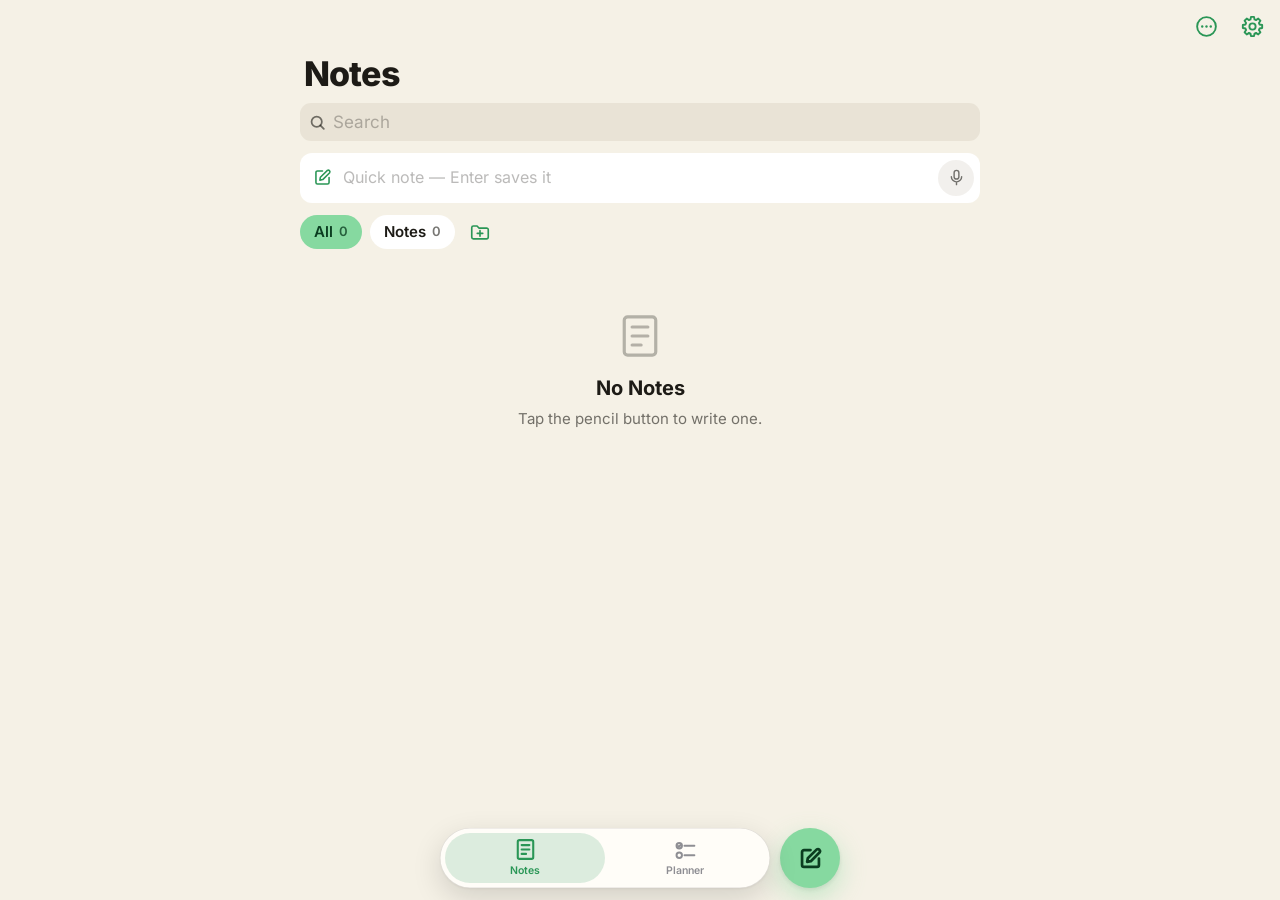
==== commit 9bc6ce15: "Smarter maths: Σ, derivatives, integrals, statistics and word questions — typed, handwritten or from" ====
--- a/index.html
+++ b/index.html
@@ -56,13 +56,14 @@
   <div id="toast" class="toast" role="status" aria-live="polite"></div>
   <input type="file" id="pick-photo" accept="image/*" multiple hidden>
   <input type="file" id="take-photo" accept="image/*" capture="environment" hidden>
+  <input type="file" id="solve-photo" accept="image/*" hidden>
   <input type="file" id="import-file" accept=".txt,.json,text/plain,application/json" hidden>
 
   <script>
     // With a saved first screen on show, the app's code loads just after it has been drawn, so it
     // appears at once; the code runs in this order.
     (function () {
-      var files = ['icons.js', 'js/config.js', 'js/store.js', 'js/remind.js', 'js/account.js', 'js/core.js', 'js/lock.js', 'js/notes.js', 'js/editor.js', 'js/table.js', 'js/mathsolve.js', 'js/draw.js', 'js/photo.js', 'js/planner.js', 'js/groceries.js', 'js/habits.js', 'js/notify.js', 'js/settings.js', 'js/acctui.js', 'js/main.js'], started = false;
+      var files = ['icons.js', 'js/config.js', 'js/store.js', 'js/remind.js', 'js/account.js', 'js/core.js', 'js/lock.js', 'js/notes.js', 'js/editor.js', 'js/table.js', 'js/mathsolve.js', 'js/draw.js', 'js/maths.js', 'js/photo.js', 'js/planner.js', 'js/groceries.js', 'js/habits.js', 'js/notify.js', 'js/settings.js', 'js/acctui.js', 'js/main.js'], started = false;
       function go() {
         if (started) return;
         started = true;
--- a/style.css
+++ b/style.css
@@ -9,7 +9,7 @@
 /* ---------- Tokens ---------- */
 :root {
   color-scheme: light;
-  --on-accent: #FFFFFF;
+  --on-accent: #0B3D20;
   --bg: #F5F1E6;
   --card: #FFFFFF;
   --paper: #FFFDF9;
@@ -26,8 +26,8 @@
   --overlay: rgba(0, 0, 0, .3);
   --red: #FF3B30;
   --orange: #FF9500;
-  --yellow: #FF7A45;
-  --yellow-t: #E5602A;
+  --yellow: #86D9A0;
+  --yellow-t: #2A9656;
   --green: #34C759;
   --blue: #007AFF;
   --purple: #AF52DE;
@@ -44,12 +44,13 @@
   --t-draw: linear-gradient(160deg, #B98AFF, #8A3FFC);
   --t-voice: linear-gradient(160deg, #FF6B6B, #E5383B);
   --t-new: linear-gradient(160deg, #A1A1AA, #6E6E76);
+  --t-maths: linear-gradient(160deg, #3FD2C7, #0E9A94);
   --font: "Inter", -apple-system, system-ui, "Segoe UI", Roboto, sans-serif;
 }
 @media (prefers-color-scheme: dark) {
   :root:not([data-theme="light"]) {
     color-scheme: dark;
-    --on-accent: #FFFFFF;
+    --on-accent: #0B2E18;
     --bg: #13120F;
     --card: #1F1D18;
     --paper: #13120F;
@@ -66,8 +67,8 @@
     --overlay: rgba(0, 0, 0, .55);
     --red: #FF453A;
     --orange: #FF9F0A;
-    --yellow: #FF8A55;
-    --yellow-t: #FF9A66;
+    --yellow: #7ED99A;
+    --yellow-t: #8FE3A8;
     --green: #30D158;
     --blue: #0A84FF;
     --purple: #BF5AF2;
@@ -76,7 +77,7 @@
 }
 :root[data-theme="dark"] {
   color-scheme: dark;
-  --on-accent: #FFFFFF;
+  --on-accent: #0B2E18;
   --bg: #13120F;
   --card: #1F1D18;
   --paper: #13120F;
@@ -93,8 +94,8 @@
   --overlay: rgba(0, 0, 0, .55);
   --red: #FF453A;
   --orange: #FF9F0A;
-  --yellow: #FF8A55;
-  --yellow-t: #FF9A66;
+  --yellow: #7ED99A;
+  --yellow-t: #8FE3A8;
   --green: #30D158;
   --blue: #0A84FF;
   --purple: #BF5AF2;
@@ -329,7 +330,7 @@
 .ed ul.cl { list-style: none; padding-left: 0; }
 .ed ul.cl li { position: relative; padding-left: 34px; min-height: 26px; }
 .ed ul.cl li::before { content: ""; position: absolute; left: 0; top: 1px; width: 23px; height: 23px; border-radius: 50%; border: 1.6px solid var(--text-3); box-sizing: border-box; cursor: pointer; transition: background .15s, border-color .15s; }
-.ed ul.cl li.done::before { border-color: var(--yellow); background: var(--yellow) url("data:image/svg+xml,%3Csvg xmlns='http://www.w3.org/2000/svg' viewBox='0 0 24 24'%3E%3Cpath d='m5.5 12.5 4 4 9-9.5' fill='none' stroke='white' stroke-width='3.2' stroke-linecap='round' stroke-linejoin='round'/%3E%3C/svg%3E") center / 15px no-repeat; }
+.ed ul.cl li.done::before { border-color: var(--yellow); background: var(--yellow) url("data:image/svg+xml,%3Csvg xmlns='http://www.w3.org/2000/svg' viewBox='0 0 24 24'%3E%3Cpath d='m5.5 12.5 4 4 9-9.5' fill='none' stroke='%230B3D20' stroke-width='3.2' stroke-linecap='round' stroke-linejoin='round'/%3E%3C/svg%3E") center / 15px no-repeat; }
 .ed ul.cl li.done { color: var(--text-2); }
 .ed ul.cl ul.cl { padding-left: 0; }
 /* a checklist line being dragged (hold its circle): lifted above the others */
@@ -444,7 +445,7 @@
 /* Tick boxes: tap to tick; a ticked row fades and is crossed out */
 .ed td.tk { width: 52px; min-width: 52px; text-align: center; vertical-align: middle; cursor: pointer; -webkit-user-select: none; user-select: none; }
 .ed td.tk::before { content: ""; display: inline-block; vertical-align: middle; width: 23px; height: 23px; border-radius: 50%; border: 1.6px solid var(--text-3); box-sizing: border-box; transition: background .15s, border-color .15s, transform .2s; }
-.ed td.tk.done::before { border-color: var(--yellow); background: var(--yellow) url("data:image/svg+xml,%3Csvg xmlns='http://www.w3.org/2000/svg' viewBox='0 0 24 24'%3E%3Cpath d='m5.5 12.5 4 4 9-9.5' fill='none' stroke='white' stroke-width='3.2' stroke-linecap='round' stroke-linejoin='round'/%3E%3C/svg%3E") center / 15px no-repeat; }
+.ed td.tk.done::before { border-color: var(--yellow); background: var(--yellow) url("data:image/svg+xml,%3Csvg xmlns='http://www.w3.org/2000/svg' viewBox='0 0 24 24'%3E%3Cpath d='m5.5 12.5 4 4 9-9.5' fill='none' stroke='%230B3D20' stroke-width='3.2' stroke-linecap='round' stroke-linejoin='round'/%3E%3C/svg%3E") center / 15px no-repeat; }
 .ed td.tk:active::before { transform: scale(.88); }
 .ed tr:has(> td.tk.done) > td:not(.tk) { color: var(--text-2); text-decoration: line-through; text-decoration-color: var(--text-3); }
 /* T-chart: no frame, a strong line under the headings and down the middle */
@@ -1178,3 +1179,83 @@
 .ac-btn:disabled { opacity: .55; }
 .ac-code { padding: 16px; text-align: center; font: 700 25px/1.5 ui-monospace, Menlo, Consolas, monospace; letter-spacing: .06em; -webkit-user-select: all; user-select: all; }
 #acct-status { font-size: 14px; }
+
+/* ---------- Maths in a note (maths.js) ---------- */
+/* an answer under its question: the answer, "Steps" (opens how), and when it came from words or a photo,
+   how the question was understood */
+.ed .mq {
+  margin: 4px 0 14px; padding: 7px 12px 8px; border-radius: 12px; font-size: 15px; line-height: 1.45;
+  background: color-mix(in srgb, var(--yellow) 22%, var(--paper)); box-shadow: inset 3px 0 0 var(--yellow-t);
+  -webkit-user-select: none; user-select: none; cursor: default; overflow: hidden;
+  transition: opacity .3s, transform .3s cubic-bezier(.2, .9, .3, 1);
+}
+.ed .mq.new { animation: mq-in .34s cubic-bezier(.2, .9, .3, 1) both; }
+@keyframes mq-in { from { opacity: 0; transform: translateY(-6px); } }
+.ed .mq.stale { opacity: .45; }
+.mq-row { display: flex; align-items: baseline; gap: 10px; }
+.mq-v { flex: 1; min-width: 0; color: var(--yellow-t); font-weight: 700; font-size: 17.5px; letter-spacing: -.005em; overflow-wrap: anywhere; }
+.mq-v small { font-weight: 600; font-size: 13.5px; color: color-mix(in srgb, var(--yellow-t) 70%, var(--text-2)); white-space: nowrap; }
+.mq-st { flex: none; display: inline-flex; align-items: center; gap: 2px; padding: 2px 0 2px 6px; font-size: 13.5px; font-weight: 600; color: var(--text-2); -webkit-tap-highlight-color: transparent; }
+.mq-st .gl { width: 15px; height: 15px; stroke-width: 2.4; transition: transform .3s cubic-bezier(.2, .9, .3, 1); }
+.mq.open .mq-st .gl { transform: rotate(180deg); }
+.mq-und, .mq-und2 { font-size: 13.5px; color: var(--text-2); margin: 0 0 2px; overflow-wrap: anywhere; }
+.mq-und b, .mq-und2 b { color: var(--text); font-weight: 600; }
+.mq-more { display: none; }
+.mq.open .mq-more { display: flow-root; }
+.mq-in > :first-child { margin-top: 8px; padding-top: 8px; border-top: .5px solid color-mix(in srgb, var(--yellow-t) 30%, transparent); }
+.mq-in ol { margin: 0; padding-left: 22px; font-size: 14.5px; color: var(--text); }
+.mq-in li { margin: 1px 0 4px; overflow-wrap: anywhere; }
+.mq-in li::marker { color: var(--yellow-t); font-weight: 700; }
+.mq-foot { display: flex; align-items: center; justify-content: space-between; gap: 10px; margin-top: 6px; }
+.mq-ok { display: inline-flex; align-items: center; gap: 4px; font-size: 12.5px; font-weight: 600; color: var(--yellow-t); }
+.mq-ok .gl { width: 14px; height: 14px; stroke-width: 2.6; }
+.mq-btn { font-size: 13.5px; font-weight: 600; color: var(--text-2); padding: 4px 2px; }
+.mq-btn:active, .mq-st:active { opacity: .5; }
+.mq-wait { display: flex; align-items: center; gap: 10px; min-height: 26px; color: var(--yellow-t); font-weight: 600; font-size: 15px; }
+.mq-dots { display: inline-flex; gap: 4px; }
+.mq-dots b { width: 7px; height: 7px; border-radius: 50%; background: var(--yellow-t); animation: mq-dot 1.1s ease-in-out infinite; }
+.mq-dots b:nth-child(2) { animation-delay: .15s; }
+.mq-dots b:nth-child(3) { animation-delay: .3s; }
+@keyframes mq-dot { 0%, 80%, 100% { opacity: .25; transform: scale(.8); } 40% { opacity: 1; transform: scale(1); } }
+.mq-err { display: flex; flex-wrap: wrap; align-items: center; gap: 4px 14px; font-size: 14.5px; color: var(--text-2); }
+.mq-err span { flex: 1 1 100%; }
+.mq-err .mq-btn { color: var(--yellow-t); }
+/* ✨ Solve at the end of a line that looks like maths */
+.mq-chip {
+  position: absolute; left: 0; top: 0; z-index: 5; display: inline-flex; align-items: center; gap: 4px; height: 30px; padding: 0 12px 0 9px;
+  border-radius: 999px; background: var(--yellow); color: var(--on-accent); font-size: 14px; font-weight: 700; white-space: nowrap;
+  box-shadow: 0 2px 8px rgba(0, 0, 0, .14); opacity: 0; pointer-events: none; -webkit-tap-highlight-color: transparent;
+  transition: transform .16s cubic-bezier(.2, .9, .3, 1), opacity .2s, scale .2s cubic-bezier(.3, 1.4, .5, 1); scale: .7;
+}
+.mq-chip.show { opacity: 1; pointer-events: auto; scale: 1; }
+.mq-chip:active { scale: .92; }
+.mq-chip .gl { width: 16px; height: 16px; }
+/* the Maths panel: symbols that are hard to find on a phone keyboard, and Solve */
+.mqp {
+  position: absolute; z-index: 7; left: 8px; right: 8px; bottom: calc(var(--edbar) + 6px + env(safe-area-inset-bottom));
+  max-width: 520px; margin: 0 auto; background: var(--elev); border-radius: 16px; padding: 10px;
+  box-shadow: 0 10px 40px rgba(0, 0, 0, .18), 0 0 0 .5px var(--sep); animation: rise .22s cubic-bezier(.2, .9, .3, 1);
+}
+.mqp .fmt-group button { font-size: 19px; transition: background-color .2s, transform .12s; }
+.mqp .fmt-group button.w { font-size: 14px; font-weight: 600; }
+.mqp .fmt-group button:active { transform: scale(.94); background: var(--fill); }
+.mqp-go {
+  margin-top: 8px; width: 100%; height: 46px; border-radius: 12px; background: var(--yellow); color: var(--on-accent);
+  font-size: 16px; font-weight: 700; display: flex; align-items: center; justify-content: center; gap: 7px; transition: transform .12s;
+}
+.mqp-go:active { transform: scale(.97); }
+.mqp-go .gl { width: 19px; height: 19px; }
+.mqp-tip { margin: 8px 2px 0; font-size: 12.5px; color: var(--text-2); text-align: center; }
+/* in a drawing: "Steps" on a picked-up answer */
+.dr-sel-st { position: absolute; left: -2px; bottom: -40px; height: 30px; padding: 0 12px; border-radius: 999px; background: var(--elev); color: var(--yellow-t); font-size: 13.5px; font-weight: 700; box-shadow: 0 2px 8px rgba(0, 0, 0, .18); display: inline-flex; align-items: center; transition: transform .12s; }
+.dr-sel-st[hidden] { display: none; }
+.dr-sel-st:active { transform: scale(.92); }
+.dr-steps {
+  position: absolute; z-index: 4; pointer-events: auto; width: min(320px, calc(100% - 16px)); padding: 10px 12px 10px 10px; border-radius: 14px;
+  background: var(--elev); color: var(--text); box-shadow: 0 10px 30px rgba(0, 0, 0, .2), 0 0 0 .5px var(--sep); font-size: 14.5px; line-height: 1.45;
+  animation: dr-pop-in .26s cubic-bezier(.3, 1.3, .5, 1) both; transform-origin: 20px 0;
+}
+.dr-steps.out { animation: dr-pop-out .16s ease-in both; pointer-events: none; }
+.dr-steps ol { margin: 0; padding-left: 22px; }
+.dr-steps li { margin: 2px 0 4px; overflow-wrap: anywhere; }
+.dr-steps li::marker { color: var(--yellow-t); font-weight: 700; }
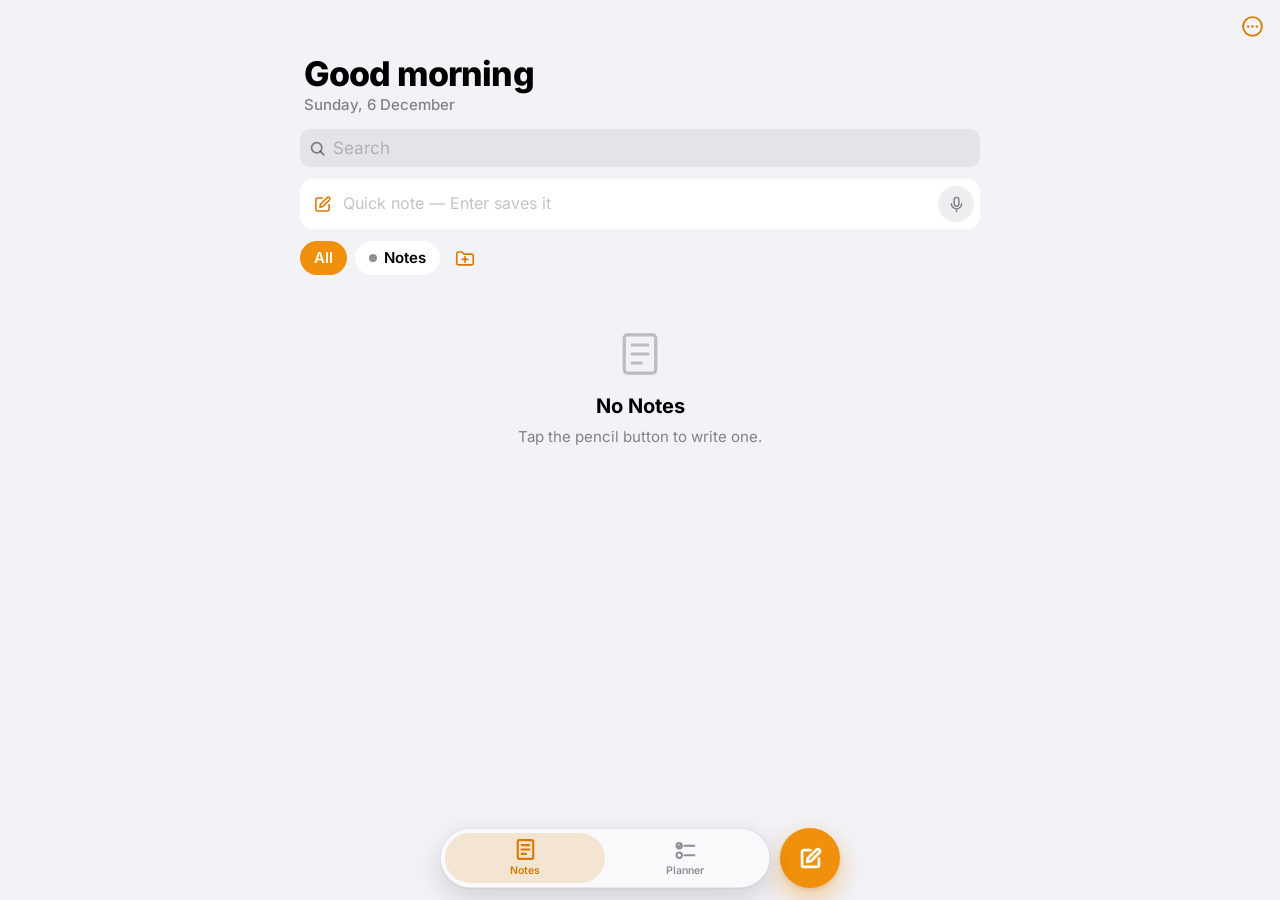
==== commit a4556369: "Notes redesign: iPhone look, cards with photos, Today on Notes, swipe between tabs, flashcards, smar" ====
--- a/index.html
+++ b/index.html
@@ -3,7 +3,7 @@
 <head>
   <meta charset="utf-8">
   <meta name="viewport" content="width=device-width, initial-scale=1, maximum-scale=1, viewport-fit=cover, interactive-widget=resizes-content">
-  <meta name="theme-color" content="#F5F1E6">
+  <meta name="theme-color" content="#F2F2F7">
   <meta name="robots" content="noindex, nofollow">
   <meta name="mobile-web-app-capable" content="yes">
   <meta name="apple-mobile-web-app-capable" content="yes">
@@ -57,13 +57,15 @@
   <input type="file" id="pick-photo" accept="image/*" multiple hidden>
   <input type="file" id="take-photo" accept="image/*" capture="environment" hidden>
   <input type="file" id="solve-photo" accept="image/*" hidden>
+  <input type="file" id="ocr-pick" accept="image/*" hidden>
+  <input type="file" id="ocr-take" accept="image/*" capture="environment" hidden>
   <input type="file" id="import-file" accept=".txt,.json,text/plain,application/json" hidden>
 
   <script>
     // With a saved first screen on show, the app's code loads just after it has been drawn, so it
     // appears at once; the code runs in this order.
     (function () {
-      var files = ['icons.js', 'js/config.js', 'js/store.js', 'js/remind.js', 'js/account.js', 'js/core.js', 'js/lock.js', 'js/notes.js', 'js/editor.js', 'js/table.js', 'js/mathsolve.js', 'js/draw.js', 'js/maths.js', 'js/photo.js', 'js/planner.js', 'js/groceries.js', 'js/habits.js', 'js/notify.js', 'js/settings.js', 'js/acctui.js', 'js/main.js'], started = false;
+      var files = ['icons.js', 'js/config.js', 'js/store.js', 'js/remind.js', 'js/account.js', 'js/core.js', 'js/lock.js', 'js/notes.js', 'js/editor.js', 'js/table.js', 'js/mathsolve.js', 'js/draw.js', 'js/maths.js', 'js/photo.js', 'js/aiwrite.js', 'js/planner.js', 'js/today.js', 'js/cards.js', 'js/groceries.js', 'js/habits.js', 'js/notify.js', 'js/settings.js', 'js/acctui.js', 'js/main.js'], started = false;
       function go() {
         if (started) return;
         started = true;
--- a/style.css
+++ b/style.css
@@ -9,25 +9,25 @@
 /* ---------- Tokens ---------- */
 :root {
   color-scheme: light;
-  --on-accent: #0B3D20;
-  --bg: #F5F1E6;
+  --on-accent: #FFFFFF;
+  --bg: #F2F2F7;
   --card: #FFFFFF;
-  --paper: #FFFDF9;
+  --paper: #FFFFFF;
   --elev: #FFFFFF;
   --seg-on: #FFFFFF;
-  --fill: rgba(90, 70, 30, .08);
-  --fill-2: rgba(90, 70, 30, .05);
-  --text: #1D1B16;
-  --text-2: rgba(29, 27, 22, .6);
-  --text-3: rgba(29, 27, 22, .3);
-  --sep: rgba(29, 27, 22, .14);
-  --bar: #FFFDF8; /* solid bars: a live blur behind them made scrolling stutter on phones */
-  --menu: #FFFDF8;
+  --fill: rgba(118, 118, 128, .12);
+  --fill-2: rgba(118, 118, 128, .07);
+  --text: #000000;
+  --text-2: rgba(60, 60, 67, .62);
+  --text-3: rgba(60, 60, 67, .3);
+  --sep: rgba(60, 60, 67, .18);
+  --bar: #F9F9FB; /* solid bars: a live blur behind them made scrolling stutter on phones */
+  --menu: #FFFFFF;
   --overlay: rgba(0, 0, 0, .3);
   --red: #FF3B30;
   --orange: #FF9500;
-  --yellow: #86D9A0;
-  --yellow-t: #2A9656;
+  --yellow: #F0900C;
+  --yellow-t: #D97A00;
   --green: #34C759;
   --blue: #007AFF;
   --purple: #AF52DE;
@@ -50,25 +50,25 @@
 @media (prefers-color-scheme: dark) {
   :root:not([data-theme="light"]) {
     color-scheme: dark;
-    --on-accent: #0B2E18;
-    --bg: #13120F;
-    --card: #1F1D18;
-    --paper: #13120F;
-    --elev: #2A2721;
-    --seg-on: #4A463D;
-    --fill: rgba(255, 240, 210, .1);
-    --fill-2: rgba(255, 240, 210, .06);
-    --text: #F5F0E4;
-    --text-2: rgba(245, 240, 228, .6);
-    --text-3: rgba(245, 240, 228, .3);
-    --sep: rgba(255, 240, 210, .14);
-    --bar: rgb(31, 29, 24);
-    --menu: rgb(42, 39, 33);
+    --on-accent: #FFFFFF;
+    --bg: #000000;
+    --card: #1C1C1E;
+    --paper: #000000;
+    --elev: #2C2C2E;
+    --seg-on: #636366;
+    --fill: rgba(118, 118, 128, .24);
+    --fill-2: rgba(118, 118, 128, .14);
+    --text: #FFFFFF;
+    --text-2: rgba(235, 235, 245, .6);
+    --text-3: rgba(235, 235, 245, .3);
+    --sep: rgba(84, 84, 88, .65);
+    --bar: #1C1C1E;
+    --menu: #2C2C2E;
     --overlay: rgba(0, 0, 0, .55);
     --red: #FF453A;
     --orange: #FF9F0A;
-    --yellow: #7ED99A;
-    --yellow-t: #8FE3A8;
+    --yellow: #FF9F0A;
+    --yellow-t: #FFA733;
     --green: #30D158;
     --blue: #0A84FF;
     --purple: #BF5AF2;
@@ -77,25 +77,25 @@
 }
 :root[data-theme="dark"] {
   color-scheme: dark;
-  --on-accent: #0B2E18;
-  --bg: #13120F;
-  --card: #1F1D18;
-  --paper: #13120F;
-  --elev: #2A2721;
-  --seg-on: #4A463D;
-  --fill: rgba(255, 240, 210, .1);
-  --fill-2: rgba(255, 240, 210, .06);
-  --text: #F5F0E4;
-  --text-2: rgba(245, 240, 228, .6);
-  --text-3: rgba(245, 240, 228, .3);
-  --sep: rgba(255, 240, 210, .14);
-  --bar: rgb(31, 29, 24);
-  --menu: rgb(42, 39, 33);
+  --on-accent: #FFFFFF;
+  --bg: #000000;
+  --card: #1C1C1E;
+  --paper: #000000;
+  --elev: #2C2C2E;
+  --seg-on: #636366;
+  --fill: rgba(118, 118, 128, .24);
+  --fill-2: rgba(118, 118, 128, .14);
+  --text: #FFFFFF;
+  --text-2: rgba(235, 235, 245, .6);
+  --text-3: rgba(235, 235, 245, .3);
+  --sep: rgba(84, 84, 88, .65);
+  --bar: #1C1C1E;
+  --menu: #2C2C2E;
   --overlay: rgba(0, 0, 0, .55);
   --red: #FF453A;
   --orange: #FF9F0A;
-  --yellow: #7ED99A;
-  --yellow-t: #8FE3A8;
+  --yellow: #FF9F0A;
+  --yellow-t: #FFA733;
   --green: #30D158;
   --blue: #0A84FF;
   --purple: #BF5AF2;
@@ -218,6 +218,11 @@
 .card:has(.row-g), .card:has(.tile) { --inset: 58px; }
 .lbl.danger { color: var(--red); }
 .lbl.tinted { color: var(--tint); font-weight: 500; }
+.row.step { align-items: flex-start; }
+.row.step .lbl { white-space: normal; }
+.row.step .lbl b { display: block; font-weight: 600; }
+.row.step .lbl small { display: block; font-size: 14px; color: var(--text-2); line-height: 1.35; margin-top: 2px; }
+.row.step .tile b { color: #fff; font-size: 15px; }
 .row-input { background: var(--fill); border: 0; border-radius: 8px; padding: 5px 8px; font-size: 16px; color: var(--text); }
 .add-link { display: flex; align-items: center; gap: 8px; color: var(--tint); font-size: 17px; font-weight: 500; padding: 14px 4px 4px; }
 .add-link .gl { width: 24px; height: 24px; }
@@ -266,49 +271,46 @@
 .nr-folder { display: flex; align-items: center; gap: 4px; color: var(--text-2); font-size: 14px; }
 .nr-folder .gl { width: 14px; height: 14px; }
 .thumb { width: 50px; height: 50px; border-radius: 8px; object-fit: cover; flex: none; background: var(--fill); }
-/* Notes home: folder chips and two columns of cards */
-.fchips { display: flex; gap: 8px; overflow-x: auto; margin: 0 -16px 14px; padding: 0 16px 2px; scrollbar-width: none; }
+/* Notes home: folder chips (a dot in the folder's colour) and the notes as cards */
+.fchips { display: flex; gap: 8px; overflow-x: auto; margin: 0 -16px 6px; padding: 0 16px 2px; scrollbar-width: none; }
 .fchips::-webkit-scrollbar { display: none; }
-/* --on: 0 → 1 fades a button to yellow (it follows the finger while you swipe between folders) */
-.fchip { --on: 0; flex: none; height: 34px; padding: 0 14px; border-radius: 17px; background: color-mix(in srgb, var(--yellow) calc(var(--on) * 100%), var(--card)); color: color-mix(in srgb, var(--on-accent) calc(var(--on) * 100%), var(--text)); font-size: 15px; font-weight: 600; display: inline-flex; align-items: center; gap: 6px; transition: background .2s, color .2s, transform .15s; -webkit-touch-callout: none; }
-.fchip small { font-size: 13px; color: color-mix(in srgb, color-mix(in srgb, var(--on-accent) 78%, transparent) calc(var(--on) * 100%), var(--text-2)); font-weight: 600; transition: color .2s; }
-.fchip.on { --on: 1; }
+.fchip { flex: none; height: 34px; padding: 0 14px; border-radius: 17px; background: var(--card); color: var(--text); font-size: 15px; font-weight: 600; display: inline-flex; align-items: center; gap: 7px; transition: background .25s, color .25s, transform .15s; -webkit-touch-callout: none; }
+.fchip.on { background: var(--yellow); color: var(--on-accent); }
+.fchip.on .fdot { box-shadow: 0 0 0 1.5px rgba(255, 255, 255, .9); }
 .fchip.add { background: none; color: var(--tint); padding: 0 6px; }
 .fchip:active { transform: scale(.95); }
-.ngrid { display: grid; grid-template-columns: 1fr 1fr; gap: 10px; }
-/* Swipe between folders: the notes follow the finger and the next folder's notes (.pg-side) come
-   in from the side. Empty room under a short folder takes swipes too. */
-.pager { position: relative; touch-action: pan-y; }
-.results.pager { min-height: max(160px, calc(100dvh - 400px)); }
-.pager.from-r { animation: slide-r .34s cubic-bezier(.2, .8, .2, 1); }
-.pager.from-l { animation: slide-l .34s cubic-bezier(.2, .8, .2, 1); }
+.fdot { width: 8px; height: 8px; border-radius: 50%; background: var(--c); flex: none; display: inline-block; }
+.fc-prev { display: flex; justify-content: center; }
+.fc-prev .fchip { background: var(--fill); }
+.results.from-r { animation: slide-r .34s cubic-bezier(.2, .8, .2, 1); }
+.results.from-l { animation: slide-l .34s cubic-bezier(.2, .8, .2, 1); }
 @keyframes slide-r { from { opacity: .35; transform: translate3d(36px, 0, 0); } }
 @keyframes slide-l { from { opacity: .35; transform: translate3d(-36px, 0, 0); } }
-.pager.paging { will-change: transform; }
-.pager.settling { pointer-events: none; }
-.pg-side { position: absolute; top: 0; left: 0; width: 100%; pointer-events: none; }
-.pg-side > .sec:first-child { margin-top: 2px; } /* lined up exactly with .results */
+.results { min-height: max(160px, calc(100dvh - 420px)); }
+.nlist { display: flex; flex-direction: column; gap: 9px; }
 .ncard {
-  display: flex; flex-direction: column; gap: 6px; min-width: 0; min-height: 128px; overflow: hidden; text-align: left;
-  background: var(--card); border-radius: 14px; padding: 12px 13px 11px; -webkit-touch-callout: none;
-  transition: transform .15s; content-visibility: auto; contain-intrinsic-size: auto 150px;
-}
-.ncard:active { transform: scale(.97); }
-.ncard b { font-size: 15.5px; font-weight: 700; line-height: 1.25; overflow-wrap: anywhere; display: -webkit-box; -webkit-line-clamp: 2; -webkit-box-orient: vertical; overflow: hidden; }
-.ncard p { flex: 1; font-size: 13.5px; color: var(--text-2); line-height: 1.35; overflow-wrap: anywhere; display: -webkit-box; -webkit-line-clamp: 3; -webkit-box-orient: vertical; overflow: hidden; }
-.ncard.has-img p { -webkit-line-clamp: 2; }
-.ncard > span { display: flex; justify-content: space-between; align-items: baseline; gap: 6px; font-size: 12px; font-weight: 600; color: var(--text-2); }
-.ncard > span i { font-style: normal; color: var(--yellow-t); min-width: 0; white-space: nowrap; overflow: hidden; text-overflow: ellipsis; }
-.ncard > span em { font-style: normal; white-space: nowrap; }
-.ncard > span .gl.inl { width: 11px; height: 11px; margin-right: 3px; vertical-align: -1px; color: var(--yellow-t); }
-.ncard.pin { box-shadow: inset 0 0 0 1.5px color-mix(in srgb, var(--yellow) 75%, transparent); }
-.nc-img { display: block; width: calc(100% + 26px); height: 96px; margin: -12px -13px 2px; object-fit: cover; background: var(--fill); }
+  display: flex; align-items: center; gap: 12px; width: 100%; min-width: 0; text-align: left;
+  background: var(--card); border-radius: 14px; padding: 12px 14px; -webkit-touch-callout: none;
+  transition: transform .15s; content-visibility: auto; contain-intrinsic-size: auto 92px;
+}
+.ncard:active { transform: scale(.98); }
+.nc-tx { flex: 1; min-width: 0; display: flex; flex-direction: column; gap: 3px; }
+.ncard b { font-size: 16px; font-weight: 700; line-height: 1.25; overflow-wrap: anywhere; display: -webkit-box; -webkit-line-clamp: 2; -webkit-box-orient: vertical; overflow: hidden; }
+.ncard p { font-size: 14px; color: var(--text-2); line-height: 1.38; overflow-wrap: anywhere; display: -webkit-box; -webkit-line-clamp: 2; -webkit-box-orient: vertical; overflow: hidden; }
+.nc-ft { display: flex; align-items: center; gap: 10px; margin-top: 3px; font-size: 12.5px; font-weight: 500; color: var(--text-2); white-space: nowrap; min-width: 0; }
+.nc-ft > span { display: inline-flex; align-items: center; gap: 5px; }
+.nc-f { min-width: 0; overflow: hidden; text-overflow: ellipsis; }
+.nc-td { color: var(--yellow-t); font-weight: 700; }
+.nc-td.all { color: var(--text-2); }
+.nc-ft .gl.inl { width: 13px; height: 13px; margin: 0; stroke-width: 2.6; }
+.nc-bell { color: var(--yellow-t); }
+.nc-img { width: 62px; height: 62px; border-radius: 10px; object-fit: cover; flex: none; background: var(--fill); }
 .ncard .lk { display: flex; align-items: center; }
-.results > .sec:first-child { margin-top: 2px; }
+.results > .sec:first-child { margin-top: 12px; }
 .ncard.flash { animation: flash 1.4s ease-out; }
-/* Pinned / Notes headings between the card grids */
-.sec.nsec { font-size: 15px; font-weight: 600; color: var(--text-2); margin: 16px 4px 8px; }
-.sec.nsec .gl.inl { width: 14px; height: 14px; color: var(--yellow-t); margin-right: 2px; }
+/* Pinned / Today / This Week… headings between the cards */
+.sec.nsec { font-size: 20px; font-weight: 700; color: var(--text); margin: 18px 4px 8px; letter-spacing: -.01em; }
+.sec.nsec .gl.inl { width: 17px; height: 17px; color: var(--yellow-t); margin-right: 4px; }
 /* A quick note in one line at the top of the Notes screen */
 .qn { display: flex; align-items: center; gap: 10px; background: var(--card); border-radius: 12px; padding: 4px 6px 4px 12px; margin: 0 0 12px; }
 .qn-ic { display: grid; color: var(--yellow-t); }
@@ -330,7 +332,7 @@
 .ed ul.cl { list-style: none; padding-left: 0; }
 .ed ul.cl li { position: relative; padding-left: 34px; min-height: 26px; }
 .ed ul.cl li::before { content: ""; position: absolute; left: 0; top: 1px; width: 23px; height: 23px; border-radius: 50%; border: 1.6px solid var(--text-3); box-sizing: border-box; cursor: pointer; transition: background .15s, border-color .15s; }
-.ed ul.cl li.done::before { border-color: var(--yellow); background: var(--yellow) url("data:image/svg+xml,%3Csvg xmlns='http://www.w3.org/2000/svg' viewBox='0 0 24 24'%3E%3Cpath d='m5.5 12.5 4 4 9-9.5' fill='none' stroke='%230B3D20' stroke-width='3.2' stroke-linecap='round' stroke-linejoin='round'/%3E%3C/svg%3E") center / 15px no-repeat; }
+.ed ul.cl li.done::before { border-color: var(--yellow); background: var(--yellow) url("data:image/svg+xml,%3Csvg xmlns='http://www.w3.org/2000/svg' viewBox='0 0 24 24'%3E%3Cpath d='m5.5 12.5 4 4 9-9.5' fill='none' stroke='%23FFFFFF' stroke-width='3.2' stroke-linecap='round' stroke-linejoin='round'/%3E%3C/svg%3E") center / 15px no-repeat; }
 .ed ul.cl li.done { color: var(--text-2); }
 .ed ul.cl ul.cl { padding-left: 0; }
 /* a checklist line being dragged (hold its circle): lifted above the others */
@@ -445,7 +447,7 @@
 /* Tick boxes: tap to tick; a ticked row fades and is crossed out */
 .ed td.tk { width: 52px; min-width: 52px; text-align: center; vertical-align: middle; cursor: pointer; -webkit-user-select: none; user-select: none; }
 .ed td.tk::before { content: ""; display: inline-block; vertical-align: middle; width: 23px; height: 23px; border-radius: 50%; border: 1.6px solid var(--text-3); box-sizing: border-box; transition: background .15s, border-color .15s, transform .2s; }
-.ed td.tk.done::before { border-color: var(--yellow); background: var(--yellow) url("data:image/svg+xml,%3Csvg xmlns='http://www.w3.org/2000/svg' viewBox='0 0 24 24'%3E%3Cpath d='m5.5 12.5 4 4 9-9.5' fill='none' stroke='%230B3D20' stroke-width='3.2' stroke-linecap='round' stroke-linejoin='round'/%3E%3C/svg%3E") center / 15px no-repeat; }
+.ed td.tk.done::before { border-color: var(--yellow); background: var(--yellow) url("data:image/svg+xml,%3Csvg xmlns='http://www.w3.org/2000/svg' viewBox='0 0 24 24'%3E%3Cpath d='m5.5 12.5 4 4 9-9.5' fill='none' stroke='%23FFFFFF' stroke-width='3.2' stroke-linecap='round' stroke-linejoin='round'/%3E%3C/svg%3E") center / 15px no-repeat; }
 .ed td.tk:active::before { transform: scale(.88); }
 .ed tr:has(> td.tk.done) > td:not(.tk) { color: var(--text-2); text-decoration: line-through; text-decoration-color: var(--text-3); }
 /* T-chart: no frame, a strong line under the headings and down the middle */
@@ -1259,3 +1261,205 @@
 .dr-steps ol { margin: 0; padding-left: 22px; }
 .dr-steps li { margin: 2px 0 4px; overflow-wrap: anywhere; }
 .dr-steps li::marker { color: var(--yellow-t); font-weight: 700; }
+
+/* ---------- Eisenhower box (table.eis) ---------- */
+/* Urgent / Not urgent across the top, Important / Not important down the side, four coloured boxes */
+.ed table.eis { border: 0; border-radius: 0; margin: 10px -6px; overflow: visible; }
+.ed table.eis tbody { border-spacing: 6px; min-width: 0; }
+.ed table.eis th, .ed table.eis td { border: 0; }
+.ed table.eis tr:first-child > th { background: none; padding: 0 0 1px; height: auto; text-align: center; vertical-align: bottom; font-size: 12.5px; font-weight: 700; letter-spacing: .05em; text-transform: uppercase; color: var(--text-2); }
+.ed table.eis tr > :first-child { width: 28px; min-width: 28px; }
+.ed table.eis tr + tr > td:first-child { padding: 0; background: none; font-size: 12.5px; font-weight: 700; letter-spacing: .05em; text-transform: uppercase; color: var(--text-2); writing-mode: vertical-rl; transform: rotate(180deg); text-align: center; vertical-align: middle; white-space: nowrap; -webkit-user-select: none; user-select: none; }
+.ed table.eis tr + tr > td:first-child::before { display: none; }
+.ed table.eis tr + tr > td + td {
+  --qc: #1FA24A; height: 150px; padding: 8px 10px 10px; border-radius: 14px; font-size: 15.5px; line-height: 1.45;
+  background: color-mix(in srgb, var(--qc) 13%, var(--paper)); box-shadow: inset 0 0 0 1.5px color-mix(in srgb, var(--qc) 35%, transparent);
+}
+.ed table.eis tr + tr > td + td::before { content: var(--ql); display: block; font-size: 12.5px; font-weight: 800; letter-spacing: .06em; text-transform: uppercase; color: var(--qc); -webkit-user-select: none; user-select: none; }
+.ed table.eis tr + tr > td + td > ul.cl { margin: 0; }
+.ed table.eis tr + tr > td + td > ul.cl::before { content: var(--qh); display: block; font-size: 12.5px; color: var(--text-2); margin: 0 0 6px; -webkit-user-select: none; user-select: none; }
+.ed table.eis ul.cl li { padding-left: 30px; min-height: 24px; }
+.ed table.eis ul.cl li::before { width: 21px; height: 21px; top: 1px; }
+.ed table.eis tr:nth-child(2) > td:nth-child(2) { --qc: #1FA24A; --ql: '✓ Do'; --qh: 'Do it now'; }
+.ed table.eis tr:nth-child(2) > td:nth-child(3) { --qc: #0A7CFF; --ql: '◷ Schedule'; --qh: 'Plan when'; }
+.ed table.eis tr:nth-child(3) > td:nth-child(2) { --qc: #E88400; --ql: '→ Delegate'; --qh: 'Who can do it?'; }
+.ed table.eis tr:nth-child(3) > td:nth-child(3) { --qc: #E5383B; --ql: '✕ Delete'; --qh: 'Drop it'; }
+@media (prefers-color-scheme: dark) { :root:not([data-theme="light"]) .ed table.eis tr + tr > td + td { background: color-mix(in srgb, var(--qc) 18%, var(--paper)); } }
+:root[data-theme="dark"] .ed table.eis tr + tr > td + td { background: color-mix(in srgb, var(--qc) 18%, var(--paper)); }
+/* in the New Table sheet: the box has a fixed shape, so no size or settings for it */
+.sheet-body .card.form { max-height: 420px; overflow: hidden; transition: max-height .3s cubic-bezier(.2, .9, .3, 1), opacity .22s, margin .3s; }
+.sheet-body.tb-fixed .card.form { max-height: 0; opacity: 0; margin-top: 0; margin-bottom: 0; }
+.tb-hint .tb-hint-e, .tb-fixed .tb-hint .tb-hint-n { display: none; }
+.tb-fixed .tb-hint .tb-hint-e { display: inline; }
+.tb-prev table.eis tr + tr > td + td { height: 128px; }
+.tb-prev table.eis tr + tr > td:first-child, .tb-prev table.eis tr:first-child > th { font-size: 11px; }
+/* the table panel on the box: just Delete */
+.tbp.eis .tbp-row:not(:last-child), .tbp.eis [data-act="tb-sort"] { display: none; }
+
+/* ---------- AI Helper (Settings) and Best quality (picture card) ---------- */
+.ai-left { padding: 12px 16px 14px; }
+.ai-top { display: flex; justify-content: space-between; align-items: baseline; gap: 12px; font-size: 16px; }
+.ai-top b { font-weight: 600; }
+.ai-top .val { color: var(--text-2); }
+.ai-bar { height: 8px; border-radius: 5px; background: var(--fill); margin: 10px 0 8px; overflow: hidden; }
+.ai-bar i { display: block; height: 100%; border-radius: 5px; background: linear-gradient(90deg, var(--yellow-t), var(--yellow)); }
+.ai-sub { font-size: 13.5px; color: var(--text-2); line-height: 1.4; }
+.dr-best { display: flex; align-items: center; gap: 10px; margin-top: 10px; padding: 10px 2px 0; border-top: .5px solid var(--sep); }
+.dr-best .t { flex: 1; font-size: 15px; font-weight: 600; }
+.dr-best .t small { display: block; font-size: 12.5px; font-weight: 500; color: var(--text-2); margin-top: 1px; }
+.ai-left > * + *::before { display: none; }
+
+/* ---------- Check Writing · Make Vocabulary · Photo to Text (aiwrite.js) ---------- */
+.menu .ai { color: var(--yellow-t); font-weight: 600; }
+.menu .ai .gl { color: var(--yellow-t); }
+.cw-sheet .sheet-body, .mv-sheet .sheet-body { padding-bottom: 34px; }
+.cw-seg { margin: 2px 0 12px; transition: opacity .2s; }
+.cw-seg.off { opacity: .45; pointer-events: none; }
+.cw-main { overflow: hidden; }
+.cw-main.in > * { animation: cw-in .32s cubic-bezier(.2, .9, .3, 1) both; }
+@keyframes cw-in { from { opacity: 0; transform: translateY(6px); } }
+.cw-info { padding: 13px 16px; display: grid; gap: 4px; font-size: 15px; }
+.cw-info b { font-weight: 600; font-size: 16px; }
+.cw-info span { color: var(--text-2); font-size: 13.5px; line-height: 1.4; }
+.cw-info .cw-hint { color: var(--yellow-t); }
+.cw-idle > * + *::before, .cw-wait > * + *::before, .cw-band > * + *::before { display: none; }
+.cw-wait { padding-bottom: 14px; }
+.cw-prog { height: 6px; border-radius: 4px; background: var(--fill); margin: 4px 16px 10px; overflow: hidden; }
+.cw-prog i { display: block; height: 100%; width: 0; border-radius: 4px; background: linear-gradient(90deg, var(--yellow-t), var(--yellow)); transition: width 20s cubic-bezier(.1, .7, .3, 1); }
+.cw-wt { padding: 0 16px; font-size: 14px; color: var(--text-2); }
+.cw-go { margin: 14px 0 4px; width: 100%; height: 48px; border-radius: 13px; background: var(--yellow); color: var(--on-accent); font-size: 16.5px; font-weight: 700; transition: opacity .2s, transform .15s; }
+.cw-go:active { transform: scale(.98); opacity: .85; }
+.cw-go.off, .cw-go:disabled { opacity: .45; pointer-events: none; }
+.cw-alt { margin: 6px 0 0; width: 100%; height: 44px; border-radius: 12px; background: var(--fill); color: var(--text); font-size: 15px; font-weight: 600; display: flex; align-items: center; justify-content: center; gap: 8px; }
+.cw-alt .gl { width: 18px; height: 18px; }
+.cw-note { margin: 10px 4px 0; font-size: 12.5px; color: var(--text-2); text-align: center; line-height: 1.4; }
+.cw-err { margin: 12px 4px 0; font-size: 14px; color: var(--red); text-align: center; line-height: 1.4; }
+.cw-band { display: flex; align-items: center; gap: 14px; padding: 14px 16px; }
+.cw-band .big { white-space: nowrap; flex: none; font-size: 34px; font-weight: 800; letter-spacing: -.02em; color: var(--yellow-t); line-height: 1; }
+.cw-band .big small { font-size: 18px; font-weight: 700; color: var(--text-2); margin-left: 2px; }
+.cw-band .t { font-size: 14px; color: var(--text-2); line-height: 1.35; }
+.cw-band .t b { color: var(--text); font-weight: 600; display: block; font-size: 16px; margin-bottom: 2px; }
+.cw-crit { padding: 11px 16px; display: grid; grid-template-columns: 1fr auto; gap: 2px 10px; }
+.cw-crit b { font-size: 15.5px; font-weight: 600; }
+.cw-crit .n { font-weight: 800; color: var(--yellow-t); font-size: 16px; }
+.cw-crit .why { grid-column: 1 / -1; font-size: 13.5px; color: var(--text-2); line-height: 1.35; }
+.cw-crit .why q { color: var(--text); font-style: italic; }
+.cw-fix { padding: 10px 16px; font-size: 15px; line-height: 1.4; }
+.cw-fix s { color: var(--red); text-decoration-thickness: 1.5px; }
+.cw-fix ins { color: var(--yellow-t); text-decoration: none; font-weight: 600; }
+.cw-fix small { display: block; color: var(--text-2); font-size: 13px; }
+.mv-in { display: flex; padding: 10px 12px; }
+.mv-in input { flex: 1; min-width: 0; font: inherit; font-size: 16px; border: 0; background: var(--fill); border-radius: 10px; padding: 10px 12px; color: var(--text); }
+.mv-chips { display: flex; gap: 7px; flex-wrap: wrap; padding: 2px 12px 12px; }
+.mv-chip { padding: 7px 13px; border-radius: 999px; background: var(--fill); font-size: 14.5px; font-weight: 600; color: var(--text); transition: background-color .2s, color .2s; }
+.mv-chip.on { background: var(--yellow); color: var(--on-accent); }
+.mv-in + .mv-chips::before, .card > .mv-chips::before { display: none; }
+.mv-list { overflow: hidden; }
+.mv-wait { padding: 16px 0 4px; text-align: center; font-size: 14px; color: var(--text-2); }
+.mv-wait .cw-prog { margin: 0 8px 10px; }
+.mv-h { display: flex; align-items: baseline; justify-content: space-between; margin: 18px 6px 6px; }
+.mv-h h4 { margin: 0; font-size: 13px; font-weight: 700; letter-spacing: .05em; text-transform: uppercase; color: var(--text-2); }
+.mv-v { display: grid; grid-template-columns: 1fr auto; gap: 1px 10px; padding: 10px 12px 10px 16px; transition: opacity .16s; }
+.mv-v b { font-size: 16px; font-weight: 700; }
+.mv-v b span { font-weight: 500; color: var(--text-2); font-size: 14px; margin-left: 6px; }
+.mv-v .ex { grid-column: 1; font-size: 14px; color: var(--text-2); font-style: italic; line-height: 1.35; }
+.mv-v .re { grid-row: 1 / span 2; grid-column: 2; align-self: center; width: 34px; height: 34px; border-radius: 50%; background: var(--fill); display: grid; place-items: center; color: var(--text-2); }
+.mv-v .re .gl { width: 17px; height: 17px; }
+.mv-v.busy .re .gl { animation: mv-spin .8s linear infinite; }
+.mv-v.out { opacity: 0; }
+.mv-v.in { animation: cw-in .3s cubic-bezier(.2, .9, .3, 1) both; }
+@keyframes mv-spin { to { transform: rotate(360deg); } }
+.mv-more { display: flex; gap: 8px; margin-top: 12px; }
+.mv-more button { flex: 1; height: 44px; border-radius: 12px; background: var(--fill); font-size: 15px; font-weight: 600; display: flex; align-items: center; justify-content: center; gap: 6px; color: var(--text); transition: opacity .2s; }
+.mv-more button.off { opacity: .45; pointer-events: none; }
+.mv-more .gl { width: 17px; height: 17px; }
+.ai-sub + .ai-sub { margin-top: 3px; }
+.ai-used { color: var(--text); }
+.cw-seg button { font-size: 13.5px; }
+/* Check Writing: the essay with its mistakes marked in place, and the vocabulary to upgrade. */
+.cw-essay { padding: 12px 16px 10px; font-size: 15.5px; line-height: 1.6; }
+.cw-essay > * + *::before, .cw-voc > * + *::before { display: none; }
+.cw-essay p { margin: 0 0 10px; }
+.cw-essay > small { display: block; font-size: 12.5px; color: var(--text-2); }
+.cw-m { background: color-mix(in srgb, var(--red) 13%, transparent); border-bottom: 2px solid color-mix(in srgb, var(--red) 55%, transparent); border-radius: 3px; padding: 0 1px; cursor: pointer; transition: background-color .2s; -webkit-box-decoration-break: clone; box-decoration-break: clone; }
+.cw-m.on { background: color-mix(in srgb, var(--red) 26%, transparent); }
+.cw-m s { color: var(--red); text-decoration-thickness: 1.5px; }
+.cw-m b { color: color-mix(in srgb, var(--green) 70%, var(--text)); font-weight: 800; }
+.cw-voc { padding: 4px 0; }
+.cw-vr { display: grid; grid-template-columns: 1fr 1fr; gap: 10px; padding: 9px 16px; font-size: 15px; line-height: 1.35; border-top: .5px solid var(--sep, rgba(0,0,0,.08)); }
+.cw-vr:first-child { border-top: 0; }
+.cw-vr b { font-weight: 600; color: var(--yellow-t); }
+.cw-vr small { display: block; font-size: 12px; color: var(--text-2); }
+.cw-vh { font-size: 12.5px; font-weight: 600; color: var(--text-2); text-transform: uppercase; letter-spacing: .03em; padding-bottom: 5px; }
+.cw-more { color: var(--text-2); font-size: 13.5px; }
+.cw-strict { color: var(--text); font-weight: 700; white-space: nowrap; }
+
+/* ---------- Swiping between the tabs (bindTabSwipe in core.js) ---------- */
+/* the first screen of each tab leaves sideways swipes to the app (scrolling up and down stays the phone's) */
+.screen:is([data-s="folders"], [data-s="planner"]) > .scroll { touch-action: pan-y; }
+.screen.tab-drag, .screen.peek { will-change: transform; }
+.screen.peek { visibility: visible; contain: none; z-index: 1; }
+.tabs.dragging .tab-ind { transition: none; }
+
+/* ---------- Today, at the top of Notes (today.js) ---------- */
+.today { display: flex; flex-direction: column; gap: 12px; margin: 4px 0 18px; }
+.td-card { display: block; width: 100%; text-align: left; }
+.td-card h3 { font-size: 13px; font-weight: 700; letter-spacing: .04em; text-transform: uppercase; color: var(--text-2); margin: 0 4px 7px; display: flex; align-items: center; gap: 2px; }
+.td-card h3 .gl.inl { width: 14px; height: 14px; color: var(--yellow-t); }
+.td-list { --inset: 52px; }
+.td-row { align-items: center; padding-top: 10px; padding-bottom: 10px; }
+.td-row .chk { margin-top: 0; }
+.td-row .t-title { font-size: 16px; }
+.td-r { margin-left: auto; padding-left: 10px; font-size: 13.5px; color: var(--text-2); white-space: nowrap; flex: none; }
+.td-r .late { color: var(--red); font-weight: 600; }
+.td-line { display: flex; align-items: center; gap: 12px; width: 100%; min-height: 46px; padding: 10px 16px 10px 14px; text-align: left; background: var(--card); font-size: 16px; }
+.td-line > span:not(.td-r) { flex: 1; min-width: 0; overflow: hidden; text-overflow: ellipsis; white-space: nowrap; }
+.td-line:active, .td-row .t-main:active { opacity: .6; }
+.td-ic { width: 24px; height: 24px; color: var(--orange); }
+.td-more { display: block; margin: 7px 4px 0; color: var(--tint); font-size: 14px; font-weight: 600; }
+.td-dl { display: flex; align-items: center; gap: 12px; background: var(--card); border-radius: 12px; padding: 12px 14px; transition: transform .15s; }
+.td-dl:active { transform: scale(.98); }
+.td-dl .dl-r { width: 46px; height: 46px; }
+.td-dl .dl-r b { font-size: 15px; }
+.td-dlt { min-width: 0; display: flex; flex-direction: column; gap: 2px; }
+.td-dlt b { font-size: 16px; font-weight: 700; overflow: hidden; text-overflow: ellipsis; white-space: nowrap; }
+.td-dlt span { font-size: 13.5px; color: var(--text-2); }
+.td-words p { font-size: 16px; }
+.td-btn { display: inline-flex; align-items: center; margin-top: 10px; padding: 8px 16px; border-radius: 18px; background: color-mix(in srgb, var(--yellow) 16%, transparent); color: var(--yellow-t); font-weight: 700; font-size: 15px; transition: transform .15s; }
+.td-btn:active { transform: scale(.95); }
+
+/* ---------- Flashcards (cards.js) ---------- */
+.fc-body { display: flex; flex-direction: column; }
+.fc-stage { flex: 1; display: flex; flex-direction: column; align-items: center; padding: 4px 4px 24px; }
+.fc-count { font-size: 14px; font-weight: 600; color: var(--text-2); margin: 2px 0 12px; }
+.fc { width: 100%; max-width: 420px; height: min(52vh, 340px); perspective: 1200px; -webkit-tap-highlight-color: transparent; }
+.fc-in { position: relative; display: block; width: 100%; height: 100%; transform-style: preserve-3d; transition: transform .5s cubic-bezier(.3, .9, .3, 1); }
+.fc.flip .fc-in { transform: rotateY(180deg); }
+.fc-face { position: absolute; inset: 0; display: flex; flex-direction: column; align-items: center; justify-content: center; gap: 12px; padding: 22px; border-radius: 22px; background: var(--card); box-shadow: 0 10px 30px rgba(0, 0, 0, .08), inset 0 0 0 .5px var(--sep); backface-visibility: hidden; -webkit-backface-visibility: hidden; text-align: center; overflow: hidden; }
+.fc-b { transform: rotateY(180deg); }
+.fc-f b { font-size: 32px; font-weight: 800; letter-spacing: -.01em; overflow-wrap: anywhere; }
+.fc-f i { font-style: normal; font-size: 14px; color: var(--text-3); }
+.fc-b b { font-size: 20px; font-weight: 700; color: var(--yellow-t); }
+.fc-b p { font-size: 19px; line-height: 1.4; overflow-wrap: anywhere; }
+.fc-b em { font-size: 15px; color: var(--text-2); line-height: 1.4; }
+.fc-btns { display: flex; gap: 10px; width: 100%; max-width: 420px; margin-top: 18px; }
+.fc-a { flex: 1; height: 50px; border-radius: 14px; font-weight: 700; font-size: 16px; transition: transform .15s; }
+.fc-a:active { transform: scale(.94); }
+.fc-a.fa-again { background: color-mix(in srgb, var(--red) 15%, transparent); color: var(--red); }
+.fc-a.fa-hard { background: color-mix(in srgb, var(--orange) 16%, transparent); color: #C26E00; }
+.fc-a.fa-knew { background: color-mix(in srgb, var(--green) 16%, transparent); color: #1E8E3E; }
+:root[data-theme="dark"] .fc-a.fa-hard { color: var(--orange); }
+:root[data-theme="dark"] .fc-a.fa-knew { color: var(--green); }
+@media (prefers-color-scheme: dark) { :root:not([data-theme="light"]) .fc-a.fa-hard { color: var(--orange); } :root:not([data-theme="light"]) .fc-a.fa-knew { color: var(--green); } }
+.fc.out-l { animation: fc-out-l .24s ease-in both; }
+.fc.out-r { animation: fc-out-r .24s ease-in both; }
+.fc.out-d { animation: fc-out-d .24s ease-in both; }
+@keyframes fc-out-l { to { transform: translateX(-60%) rotate(-8deg); opacity: 0; } }
+@keyframes fc-out-r { to { transform: translateX(60%) rotate(8deg); opacity: 0; } }
+@keyframes fc-out-d { to { transform: translateY(30%) scale(.94); opacity: 0; } }
+.fc.in, .fc-end.in { animation: fc-in .32s cubic-bezier(.2, .9, .3, 1) both; }
+@keyframes fc-in { from { transform: scale(.92); opacity: 0; } }
+.fc-end { display: flex; flex-direction: column; align-items: center; gap: 8px; padding: 40px 16px; text-align: center; }
+.fc-end > .gl { width: 56px; height: 56px; color: var(--green); stroke-width: 1.6; }
+.fc-end b { font-size: 22px; }
+.fc-end p { color: var(--text-2); font-size: 15px; }
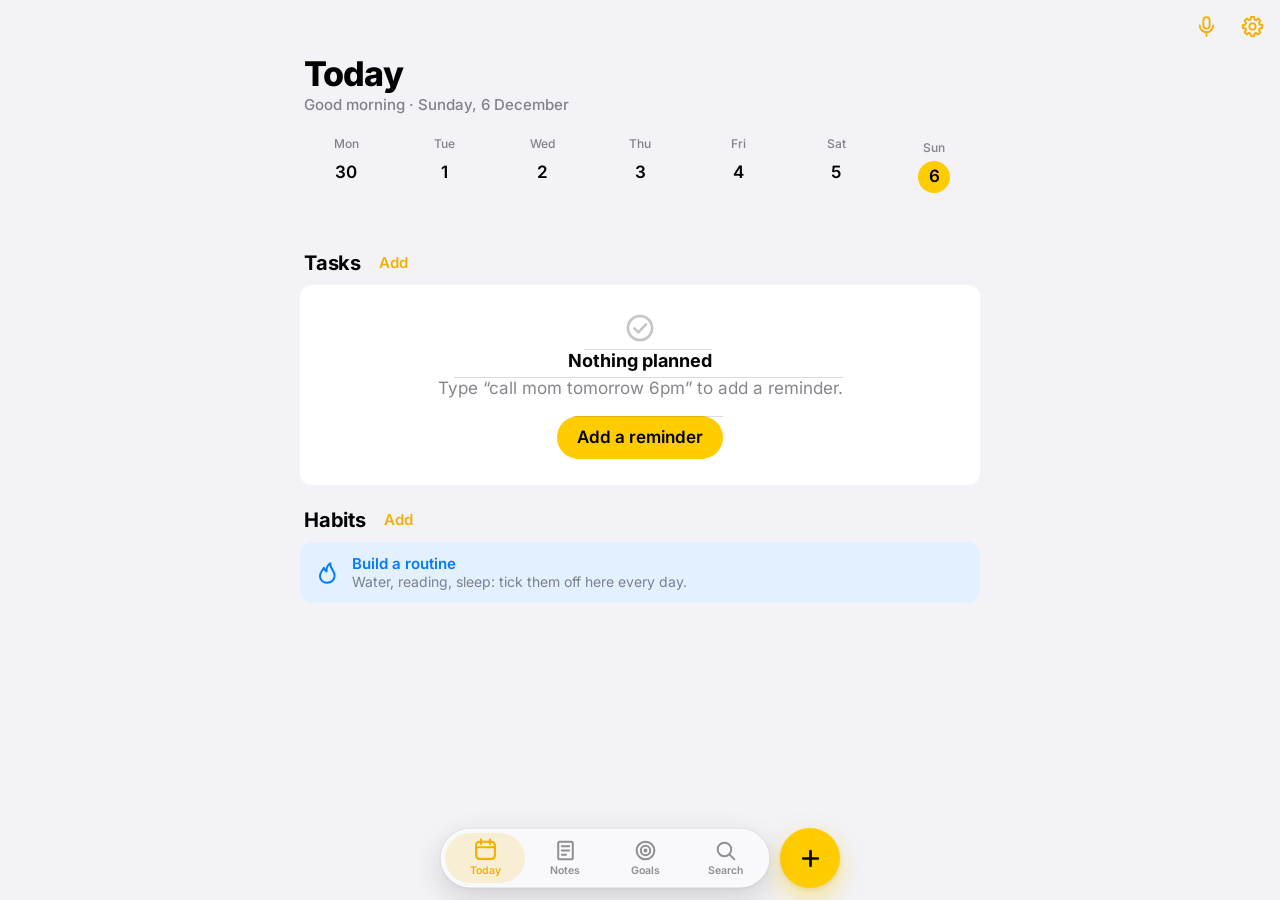
==== commit 8b3a7464: "Notes 4.0: new design on the old engine (notes-v37) Four tabs (Today, Notes, Goals, Search), new Tod" ====
--- a/index.html
+++ b/index.html
@@ -14,6 +14,7 @@
   <link rel="apple-touch-icon" href="icons/apple-touch-icon.png">
   <link rel="preload" href="fonts/inter-latin.woff2" as="font" type="font/woff2" crossorigin>
   <link rel="stylesheet" href="style.css">
+  <link rel="stylesheet" href="next.css">
   <!-- Stay upright: the installed app could otherwise start sideways or upside down. -->
   <script>try { screen.orientation.lock('portrait-primary').catch(function () {}); } catch (e) {}</script>
 </head>
@@ -23,32 +24,26 @@
   <nav class="tabbar" id="tabbar">
     <div class="tabs" id="tabs">
       <span class="tab-ind" aria-hidden="true"></span>
+      <button data-act="tab" data-tab="today" aria-label="Today">
+        <svg viewBox="0 0 24 24" aria-hidden="true"><rect x="3.5" y="5" width="17" height="15.5" rx="3"/><path d="M3.5 10h17M8 3v4M16 3v4"/></svg>
+        <span>Today</span>
+      </button>
       <button data-act="tab" data-tab="notes" aria-label="Notes">
         <svg viewBox="0 0 24 24" aria-hidden="true"><path d="M6.5 3.5h11A1.5 1.5 0 0 1 19 5v14a1.5 1.5 0 0 1-1.5 1.5h-11A1.5 1.5 0 0 1 5 19V5a1.5 1.5 0 0 1 1.5-1.5z"/><path d="M8.5 8h7M8.5 12h7M8.5 16h4"/></svg>
         <span>Notes</span>
       </button>
-      <button data-act="tab" data-tab="planner" aria-label="Planner">
-        <svg viewBox="0 0 24 24" aria-hidden="true"><circle cx="6" cy="7.5" r="2.6"/><path d="m4.8 7.6.9.9 1.6-1.8"/><path d="M11 7.5h9.5"/><circle cx="6" cy="16.5" r="2.6"/><path d="M11 16.5h9.5"/></svg>
-        <span>Planner</span>
+      <button data-act="tab" data-tab="goals" aria-label="Goals">
+        <svg viewBox="0 0 24 24" aria-hidden="true"><circle cx="12" cy="12" r="8.5"/><circle cx="12" cy="12" r="4.5"/><circle cx="12" cy="12" r=".9" fill="currentColor"/></svg>
+        <span>Goals</span>
+      </button>
+      <button data-act="tab" data-tab="search" aria-label="Search">
+        <svg viewBox="0 0 24 24" aria-hidden="true"><circle cx="11" cy="11" r="6.5"/><path d="M16 16l4.5 4.5"/></svg>
+        <span>Search</span>
       </button>
     </div>
     <button class="fab" id="fab" data-act="new-note" aria-label="New note"></button>
   </nav>
-  <script>
-    // Draw the Notes screen at once from the copy saved last time (see saveFirst in main.js); the
-    // app replaces it with the real, working screen as soon as it has loaded.
-    try {
-      var f = JSON.parse(localStorage.getItem('notes-first') || 'null');
-      if (f && f.v === 1 && f.html) {
-        if (f.theme) document.documentElement.setAttribute('data-theme', f.theme);
-        document.getElementById('stage').innerHTML = '<section class="screen cur snap" data-s="folders" aria-hidden="true">' + f.html + '</section>';
-        document.body.setAttribute('data-tab', 'notes');
-        document.body.classList.add('snap');
-        document.querySelector('#tabs [data-tab="notes"]').classList.add('on');
-        document.getElementById('fab').innerHTML = f.fab || '';
-      }
-    } catch (e) { /* no copy yet: the app draws it normally */ }
-  </script>
+  
 
   <div id="sheet-root"></div>
   <div id="dialog-root"></div>
@@ -65,7 +60,7 @@
     // With a saved first screen on show, the app's code loads just after it has been drawn, so it
     // appears at once; the code runs in this order.
     (function () {
-      var files = ['icons.js', 'js/config.js', 'js/store.js', 'js/remind.js', 'js/account.js', 'js/core.js', 'js/lock.js', 'js/notes.js', 'js/editor.js', 'js/table.js', 'js/mathsolve.js', 'js/draw.js', 'js/maths.js', 'js/photo.js', 'js/aiwrite.js', 'js/planner.js', 'js/today.js', 'js/cards.js', 'js/groceries.js', 'js/habits.js', 'js/notify.js', 'js/settings.js', 'js/acctui.js', 'js/main.js'], started = false;
+      var files = ['icons.js', 'js/config.js', 'js/store.js', 'js/remind.js', 'js/account.js', 'js/core.js', 'js/lock.js', 'js/notes.js', 'js/editor.js', 'js/table.js', 'js/mathsolve.js', 'js/draw.js', 'js/maths.js', 'js/photo.js', 'js/aiwrite.js', 'js/planner.js', 'js/today.js', 'js/cards.js', 'js/groceries.js', 'js/habits.js', 'js/notify.js', 'js/settings.js', 'js/acctui.js', 'js/next.js', 'js/updatenow.js', 'js/main.js'], started = false;
       function go() {
         if (started) return;
         started = true;
@@ -74,5 +69,17 @@
       if (document.querySelector('.screen.snap')) { requestAnimationFrame(function () { setTimeout(go, 0); }); setTimeout(go, 60); } else go();
     })();
   </script>
+  <script>
+    // Self-repair: if nothing was drawn after 6 seconds (a broken saved copy of the app files), clear that copy once and reload. Your data is not touched.
+    setTimeout(function () {
+      var r = document.getElementById("stage"); if (r && r.children.length) return;
+      try { if (sessionStorage.getItem("selfheal")) return; sessionStorage.setItem("selfheal", "1"); } catch (e) { return; }
+      (async function () {
+        try { var reg = await navigator.serviceWorker.getRegistration(); if (reg) await reg.unregister(); } catch (e) { /* none */ }
+        try { var ks = await caches.keys(); for (var k of ks) if (k.indexOf("notes-") === 0 && k !== "teacher-media") await caches.delete(k); } catch (e) { /* none */ }
+        location.replace(location.pathname + "?fresh=" + Date.now());
+      })();
+    }, 6000);
+  </script>
 </body>
 </html>
--- a/style.css
+++ b/style.css
@@ -26,13 +26,13 @@
   --overlay: rgba(0, 0, 0, .3);
   --red: #FF3B30;
   --orange: #FF9500;
-  --yellow: #F0900C;
-  --yellow-t: #D97A00;
+  --yellow: #FFCC00;
+  --yellow-t: #F2B100;
   --green: #34C759;
   --blue: #007AFF;
   --purple: #AF52DE;
   --hl-ink: #17150F;
-  --hn-y: #FFF14A; --hn-g: #8DFAA2; --hn-b: #8FDDFF; --hn-p: #FFA6D4; --hn-v: #E0B6FF;
+  --hn-y: #FFCC00; --hn-g: #34C759; --hn-b: #5AC8FA; --hn-p: #FF6482; --hn-v: #BF5AF2;
   --gray: #8E8E93;
   --tint: var(--blue);
   /* the editor toolbar: height, and one colour tile per tool */
@@ -101,8 +101,7 @@
   --purple: #BF5AF2;
   --hl-ink: #0F0E0A;
 }
-body[data-tab="notes"] { --tint: var(--yellow-t); --ftint: var(--yellow); --fab-ink: var(--on-accent); }
-body[data-tab="planner"] { --tint: var(--blue); }
+body[data-tab] { --tint: var(--yellow-t); --ftint: var(--yellow); --fab-ink: #000; }
 
 /* ---------- Base ---------- */
 * { box-sizing: border-box; }
@@ -856,7 +855,7 @@
   box-shadow: 0 10px 30px rgba(0, 0, 0, .14), 0 1px 3px rgba(0, 0, 0, .06), inset 0 0 0 .5px var(--sep);
 }
 .tab-ind {
-  position: absolute; top: 5px; bottom: 5px; left: 5px; width: calc((100% - 10px) / 2); border-radius: 25px;
+  position: absolute; top: 5px; bottom: 5px; left: 5px; width: calc((100% - 10px) / 4); border-radius: 25px;
   background: color-mix(in srgb, var(--tint) 16%, transparent);
   transform: translateX(calc(var(--i, 0) * 100%)); transition: transform .45s cubic-bezier(.3, 1.25, .45, 1), background .3s;
 }
@@ -1258,6 +1257,19 @@
   animation: dr-pop-in .26s cubic-bezier(.3, 1.3, .5, 1) both; transform-origin: 20px 0;
 }
 .dr-steps.out { animation: dr-pop-out .16s ease-in both; pointer-events: none; }
+/* "Read as …" — what the helper read, the other reading when its two readers differed, and Fix (type it) */
+.dr-read { display: flex; align-items: center; gap: 6px; flex-wrap: wrap; min-height: 32px; }
+.dr-read .l { color: var(--text-2); font-size: 13px; }
+.dr-read b { font-weight: 700; overflow-wrap: anywhere; }
+.dr-fix { margin-left: auto; height: 30px; padding: 0 12px; border-radius: 999px; background: var(--fill); color: var(--yellow-t); font-size: 13.5px; font-weight: 700; transition: transform .12s; }
+.dr-fix:active, .dr-alt:active { transform: scale(.93); }
+.dr-alt { display: block; width: 100%; margin-top: 6px; min-height: 36px; padding: 6px 12px; border-radius: 12px; background: var(--fill); color: var(--text); text-align: left; font-size: 14.5px; transition: transform .12s; animation: dr-pop-in .26s cubic-bezier(.3, 1.3, .5, 1) both; }
+.dr-alt b { color: var(--yellow-t); }
+.dr-fixf { display: flex; gap: 8px; animation: dr-pop-in .22s cubic-bezier(.3, 1.3, .5, 1) both; }
+.dr-fixf input { flex: 1; min-width: 0; height: 38px; border: 0; outline: none; border-radius: 12px; background: var(--fill); padding: 0 12px; font-size: 16px; color: var(--text); }
+.dr-fixf button { height: 38px; padding: 0 14px; border-radius: 999px; background: var(--yellow); color: var(--on-accent); font-weight: 700; font-size: 14.5px; flex: none; transition: transform .12s; }
+.dr-fixf button:active { transform: scale(.92); }
+.dr-steps .dr-read + ol, .dr-steps .dr-alt + ol { margin-top: 8px; padding-top: 8px; border-top: .5px solid var(--sep); }
 .dr-steps ol { margin: 0; padding-left: 22px; }
 .dr-steps li { margin: 2px 0 4px; overflow-wrap: anywhere; }
 .dr-steps li::marker { color: var(--yellow-t); font-weight: 700; }
--- a/next.css
+++ b/next.css
@@ -0,0 +1,143 @@
+/* NEXT (20 Nov 2026): new shell. Solid Apple colors, light only. Loaded after style.css. */
+
+/* ----- Today: week strip ----- */
+.nx-week { display: flex; gap: 6px; margin: 2px 0 14px; }
+.nx-wd { flex: 1; display: flex; flex-direction: column; align-items: center; gap: 4px; padding: 7px 0 8px; border-radius: 14px; font-size: 12px; font-weight: 500; color: var(--text-2); }
+.nx-wd b { width: 32px; height: 32px; border-radius: 50%; display: flex; align-items: center; justify-content: center; font-size: 17px; font-weight: 600; color: var(--text); transition: background .25s; }
+.nx-wd.on b { background: var(--yellow); color: #000; }
+.nx-wd.today:not(.on) b { color: var(--yellow-t); }
+.nx-wd i { width: 5px; height: 5px; border-radius: 50%; background: var(--text-2); opacity: 0; }
+.nx-wd.has i { opacity: .55; }
+
+/* ----- Today: Next up ----- */
+.nx-next { background: var(--yellow); color: #000; border-radius: 20px; padding: 16px 16px 14px; }
+.nx-lbl { font-size: 13px; font-weight: 600; opacity: .65; display: flex; align-items: center; gap: 6px; }
+.nx-lbl .gl { width: 15px; height: 15px; }
+.nx-ttl { font-size: 24px; font-weight: 700; letter-spacing: -.3px; margin: 6px 0 2px; overflow-wrap: anywhere; }
+.nx-acts { display: flex; gap: 8px; margin-top: 14px; }
+.nx-acts button { flex: 1; height: 42px; border-radius: 12px; background: rgba(255, 255, 255, .55); font-weight: 600; font-size: 16px; }
+.nx-acts button.main { background: #000; color: #fff; }
+.nx-roll { display: flex; align-items: center; justify-content: space-between; gap: 10px; margin-top: 12px; padding: 12px 14px; border-radius: 14px; background: #FFE9E7; color: #B3261E; font-size: 15px; }
+.nx-roll button { background: var(--red); color: #fff; border-radius: 999px; padding: 6px 14px; font-weight: 600; font-size: 14px; }
+.nx-more { display: flex; align-items: center; justify-content: center; width: 100%; padding: 13px; color: var(--yellow-t); font-weight: 600; border-top: .5px solid var(--sep); }
+.nx-empty { display: flex; flex-direction: column; align-items: center; gap: 4px; padding: 26px 20px; text-align: center; color: var(--text-2); }
+.nx-empty .gl { width: 34px; height: 34px; color: var(--text-3); }
+.nx-empty b { color: var(--text); font-size: 18px; }
+.nx-pill { margin-top: 12px; background: var(--yellow); color: #000; font-weight: 600; border-radius: 999px; padding: 10px 20px; }
+
+/* ----- Today: goal cards ----- */
+.nx-gscroll { display: flex; gap: 10px; overflow-x: auto; margin: 0 -16px; padding: 2px 16px 6px; scroll-snap-type: x mandatory; scrollbar-width: none; }
+.nx-gscroll::-webkit-scrollbar { display: none; }
+.nx-gcard { flex: none; width: 156px; background: var(--card); border-radius: 18px; padding: 14px; display: flex; flex-direction: column; align-items: flex-start; gap: 6px; text-align: left; scroll-snap-align: start; }
+.nx-gcard .gt { font-weight: 600; overflow-wrap: anywhere; }
+.nx-gcard .gs { font-size: 12.5px; color: var(--text-2); }
+.nxr.one { width: 62px; height: 62px; }
+.nxr.one .nxr-mid b { font-size: 12px; }
+
+/* ----- Rings (Apple Watch style) ----- */
+.nxr { position: relative; }
+.nxr svg { width: 100%; height: 100%; transform: rotate(-90deg); display: block; }
+.nxr circle { fill: none; stroke-width: 17; stroke-linecap: round; }
+.nxr .nxr-bg { stroke: #E5E5EA; }
+.nxr .nxr-fg { transition: stroke-dashoffset .8s cubic-bezier(.3, .8, .3, 1); }
+.nxr-mid { position: absolute; inset: 0; display: flex; align-items: center; justify-content: center; }
+.nxr-mid b { font-size: 21px; font-weight: 700; letter-spacing: -.5px; }
+.nxr.md { width: 142px; height: 142px; }
+.nxr.md circle { stroke-width: 19; }
+.nxr.sm { width: 200px; height: 200px; margin: 6px auto 0; }
+.nxr.sm .nxr-mid b { font-size: 25px; }
+
+/* ----- Goals tab ----- */
+.nx-gsplit { display: flex; align-items: center; gap: 14px; padding: 16px; margin-top: 4px; background: var(--card); border-radius: 20px; }
+.nx-gsplit .nx-gl { flex: 0 0 142px; }
+.nx-gsplit .nx-gr { flex: 1; min-width: 0; display: flex; flex-direction: column; justify-content: center; gap: 11px; }
+.nx-gi { display: flex; align-items: flex-start; gap: 8px; text-align: left; width: 100%; }
+.nx-gi .dot { display: block; width: 10px; height: 10px; border-radius: 50%; flex: none; margin-top: 7px; }
+.nx-gi .gt2 { display: flex; flex-direction: column; min-width: 0; }
+.nx-gi .gp { font-size: 18px; font-weight: 700; letter-spacing: -.3px; line-height: 1.1; }
+.nx-gi .gn { font-size: 13px; font-weight: 500; color: #3C3C43; line-height: 1.2; margin-top: 1px; overflow-wrap: anywhere; }
+.nx-gdetail { display: flex; flex-direction: column; align-items: center; margin-bottom: 14px; }
+.nx-gst { margin-top: 8px; color: var(--text-2); font-size: 15px; }
+
+/* ----- Search ----- */
+.nx-sfield { display: flex; align-items: center; gap: 8px; background: var(--fill); border-radius: 12px; height: 38px; padding: 0 10px; color: var(--text-2); margin: 0 0 6px; }
+.nx-sfield .gl { width: 18px; height: 18px; flex: none; }
+.nx-sin { flex: 1; min-width: 0; border: 0; outline: 0; background: none; font: inherit; color: var(--text); font-size: 17px; }
+.nx-chips { display: flex; flex-wrap: wrap; gap: 8px; }
+.nx-chips .chip, .nx-ideas .chip { background: var(--card); border-radius: 999px; padding: 8px 14px; font-size: 15px; }
+.nx-tiles { display: grid; grid-template-columns: 1fr 1fr; gap: 10px; }
+.nx-tile { background: var(--card); border-radius: 16px; padding: 12px 14px; display: flex; flex-direction: column; gap: 8px; text-align: left; }
+.nx-tile .tic { width: 34px; height: 34px; border-radius: 50%; display: grid; place-items: center; color: #fff; background: var(--c); }
+.nx-tile .tic .gl { width: 19px; height: 19px; }
+.nx-tile b { font-size: 17px; }
+.nx-tile > span:last-child { color: var(--text-2); font-size: 14px; }
+.nx-nr small { display: block; color: var(--text-2); font-weight: 400; font-size: 14px; }
+mark { background: #FFE38A; border-radius: 3px; color: #000; }
+
+/* ----- Plain-words reminder sheet ----- */
+.nx-words { width: 100%; border: 0; outline: 0; background: none; font: inherit; font-size: 18px; color: var(--text); }
+.nx-ideas { display: flex; flex-wrap: wrap; gap: 8px; margin: 10px 0; }
+.nx-ideas .chip { font-size: 14px; }
+.nx-parsed { display: flex; flex-direction: column; gap: 6px; font-size: 15px; }
+.nx-pr { display: flex; align-items: center; gap: 8px; }
+.nx-pr .gl { color: var(--yellow-t); }
+.nx-none { color: var(--text-2); }
+.nx-details { display: block; margin: 12px auto 0; color: var(--yellow-t); font-weight: 600; }
+
+/* ----- Editor: heading + emoji ----- */
+.nx-hrow { display: flex; align-items: center; gap: 8px; margin: 2px 0 6px; }
+.nx-emob { width: 42px; height: 42px; border-radius: 12px; background: var(--fill); display: flex; align-items: center; justify-content: center; font-size: 24px; flex: none; color: var(--text-2); }
+.nx-emob .gl { width: 22px; height: 22px; }
+.nx-head { flex: 1; min-width: 0; border: 0; outline: 0; background: none; font: inherit; font-size: 28px; font-weight: 700; letter-spacing: -.3px; color: var(--text); padding: 0; }
+.nx-head::placeholder { color: var(--text-3); }
+.nx-emo { display: grid; grid-template-columns: repeat(8, 1fr); gap: 4px; }
+.nx-emo button { height: 42px; font-size: 26px; border-radius: 10px; }
+.nx-emo button:active { background: var(--fill); }
+
+/* ----- Editor toolbar: thin line icons, no colored tiles, no names ----- */
+:root { --edbar: 54px; }
+.ed-bar { justify-content: space-around; align-items: center; padding: 4px 8px env(safe-area-inset-bottom); }
+.ed-bar button { flex: 1; max-width: 60px; height: 44px; justify-content: center; align-items: center; gap: 0; color: var(--yellow); }
+.ed-bar .lb { display: none; }
+.ed-bar .tl { width: 44px; height: 40px; border-radius: 12px; background: none; box-shadow: none; color: inherit; }
+.ed-bar .tl .gl { width: 26px; height: 26px; stroke-width: 2; }
+.ed-bar button:active .tl { background: var(--fill); transform: none; }
+.ed-bar button.on .tl { background: rgba(255, 204, 0, .28); box-shadow: none; }
+.ed-bar button[data-act="ed-mic"] { color: var(--red); }
+.ed-bar button[data-act="ed-mic"].on .tl { background: rgba(255, 59, 48, .14); }
+.ed-style .tl .aa { font-family: var(--font); font-weight: 700; font-size: 22px; color: var(--yellow); letter-spacing: -.02em; }
+
+/* ----- Drawing: eraser size ----- */
+.dr-tools { position: relative; }
+.dr-ersz { position: absolute; left: 14px; right: 14px; bottom: calc(100% + 10px); display: flex; align-items: center; gap: 12px; padding: 10px 14px; border-radius: 16px; background: var(--card); box-shadow: 0 8px 24px rgba(0, 0, 0, .18); }
+.dr-ersz[hidden] { display: none; }
+.dr-ersz span { font-size: 14px; color: var(--text-2); white-space: nowrap; }
+.dr-ersz input { flex: 1; min-width: 0; accent-color: var(--yellow-t); }
+.dr-erdot { width: 36px; height: 36px; display: grid; place-items: center; flex: none; }
+.dr-erdot::before { content: ""; width: var(--s, 14px); height: var(--s, 14px); border-radius: 50%; background: #C7C7CC; }
+
+/* ----- Eisenhower box: no headings on the top or the side; each box has its name and a short note ----- */
+.ed table.eis tr:first-child { display: none; }
+.ed table.eis tr + tr > td:first-child { display: none; }
+.ed table.eis tr + tr > td + td > ul.cl::before { content: var(--qs); display: block; font-size: 10.5px; font-weight: 500; letter-spacing: 0; text-transform: none; color: var(--text-2); margin: 1px 0 6px; }
+.ed table.eis tr:nth-child(2) > td:nth-child(2) { --qs: 'urgent · important'; }
+.ed table.eis tr:nth-child(2) > td:nth-child(3) { --qs: 'not urgent · important'; }
+.ed table.eis tr:nth-child(3) > td:nth-child(2) { --qs: 'urgent · not important'; }
+.ed table.eis tr:nth-child(3) > td:nth-child(3) { --qs: 'not urgent · not important'; }
+
+/* ----- Drawing: a sheet that rises from the bottom (smaller free space to draw), like the draft ----- */
+.dr-wrap { inset: auto 0 0 0; height: min(84dvh, 740px); border-radius: 30px 30px 0 0; opacity: 1; transform: translateY(105%); padding-top: 12px; box-shadow: 0 0 0 100vmax rgba(0, 0, 0, .3), 0 -10px 40px rgba(0, 0, 0, .2); transition: transform .45s cubic-bezier(.2, .9, .3, 1); }
+.dr-wrap.show { transform: none; }
+.dr-wrap::before { content: ""; position: absolute; top: 6px; left: 50%; width: 36px; height: 5px; margin-left: -18px; border-radius: 3px; background: #C7C7CC; }
+.dr-hint { display: none; }
+
+/* ----- Folders page and Recently Deleted ----- */
+.nx-gap { margin-top: 22px; }
+.nx-tr { align-items: flex-start; }
+.nx-tr small { display: block; color: var(--text-2); font-weight: 400; font-size: 14px; }
+.nx-tact { display: flex; flex-direction: column; gap: 6px; flex: none; }
+.nx-tact button { background: var(--fill); border-radius: 999px; padding: 6px 14px; font-weight: 600; font-size: 14px; color: var(--yellow-t); }
+.nx-tact button.red { color: var(--red); }
+
+/* ----- Settings ----- */
+.row .lbl small { display: block; color: var(--text-2); font-weight: 400; font-size: 13px; margin-top: 1px; }
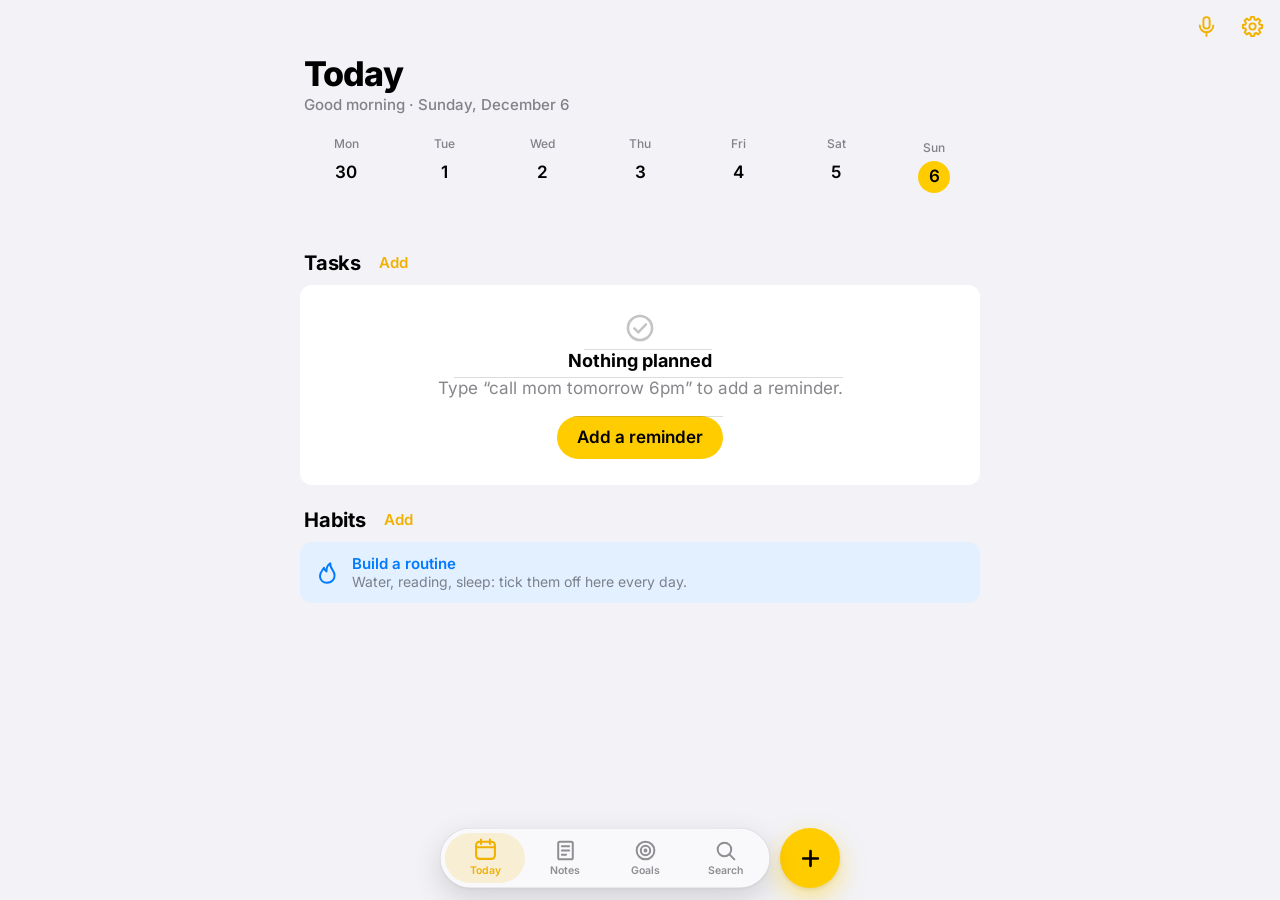
==== commit dc7d4bca: "Notes 4.3: silent voice typing, Bold/Italic/Underline/Strikethrough turn off, iPhone selection bar, " ====
--- a/index.html
+++ b/index.html
@@ -60,7 +60,7 @@
     // With a saved first screen on show, the app's code loads just after it has been drawn, so it
     // appears at once; the code runs in this order.
     (function () {
-      var files = ['icons.js', 'js/config.js', 'js/store.js', 'js/remind.js', 'js/account.js', 'js/core.js', 'js/lock.js', 'js/notes.js', 'js/editor.js', 'js/table.js', 'js/mathsolve.js', 'js/draw.js', 'js/maths.js', 'js/photo.js', 'js/aiwrite.js', 'js/planner.js', 'js/today.js', 'js/cards.js', 'js/groceries.js', 'js/habits.js', 'js/notify.js', 'js/settings.js', 'js/acctui.js', 'js/next.js', 'js/updatenow.js', 'js/main.js'], started = false;
+      var files = ['icons.js', 'js/config.js', 'js/store.js', 'js/remind.js', 'js/account.js', 'js/core.js', 'js/lock.js', 'js/notes.js', 'js/editor.js', 'js/table.js', 'js/mathsolve.js', 'js/draw.js', 'js/maths.js', 'js/photo.js', 'js/aiwrite.js', 'js/planner.js', 'js/today.js', 'js/cards.js', 'js/groceries.js', 'js/habits.js', 'js/notify.js', 'js/settings.js', 'js/acctui.js', 'js/next.js', 'js/n20.js', 'js/updatenow.js', 'js/main.js'], started = false;
       function go() {
         if (started) return;
         started = true;
--- a/next.css
+++ b/next.css
@@ -141,3 +141,83 @@
 
 /* ----- Settings ----- */
 .row .lbl small { display: block; color: var(--text-2); font-weight: 400; font-size: 13px; margin-top: 1px; }
+
+/* ----- Goal steps you can edit ----- */
+.nx-stitle { font-size: 17px; padding: 2px 0; }
+.task.is-done .nx-stitle { color: var(--text-2); }
+.nx-shint { margin: -4px 4px 10px; }
+
+/* ----- the + button really goes away on screens without it (a later rule kept it visible) ----- */
+#fab.hide { transform: scale(.3) !important; opacity: 0 !important; pointer-events: none !important; }
+
+/* ----- Goal sheet ----- */
+.nx-gname { width: 100%; border: 0; outline: 0; background: none; font: inherit; font-size: 26px; font-weight: 700; letter-spacing: -.3px; color: var(--text); padding: 0 4px; margin: 0 0 4px; }
+.nx-gsheet .nxr.sm { width: 180px; height: 180px; margin: 4px auto 0; }
+
+/* 20 Nov: an open goal keeps the rings in list order; the other goals are pale */
+.nxr .nxr-fg.dim { opacity: .28; }
+
+/* ===== 20 Nov (Notes 4.3, js/n20.js) ===== */
+/* typewriter writing: room under the last line, so it can come up to the middle of the screen */
+html body .screen .ed { padding-bottom: 46vh; }
+/* the old color bar is replaced by the iPhone-style bar */
+html body .hlq { display: none !important; }
+/* the bar for selected words: white, rounded, two rows, above the toolbar (it never moves while you select) */
+.n20-sel {
+  position: absolute; z-index: 8; left: 50%; bottom: calc(var(--edbar) + 10px + env(safe-area-inset-bottom));
+  width: min(352px, calc(100% - 16px)); transform: translate(-50%, 8px); opacity: 0; pointer-events: none;
+  background: rgba(255, 255, 255, .98); border-radius: 14px; overflow: hidden;
+  box-shadow: 0 10px 34px rgba(0, 0, 0, .2), 0 0 0 .5px rgba(0, 0, 0, .12);
+  transition: opacity .16s ease, transform .2s cubic-bezier(.2, .9, .3, 1); will-change: transform, opacity;
+  -webkit-tap-highlight-color: transparent; user-select: none; -webkit-user-select: none;
+}
+.n20-sel.on { opacity: 1; transform: translate(-50%, 0); pointer-events: auto; }
+.n20-r1 { display: flex; border-bottom: .5px solid rgba(60, 60, 67, .22); }
+.n20-r1 button { flex: 1; height: 42px; font-size: 15px; font-weight: 500; color: #000; letter-spacing: -.01em; white-space: nowrap; }
+.n20-r1 button + button { box-shadow: inset .5px 0 0 rgba(60, 60, 67, .22); }
+.n20-r1 button:active, .n20-r2 button:active { background: rgba(0, 0, 0, .08); }
+.n20-r2 { display: flex; align-items: center; padding: 3px 4px; }
+.n20-r2 > button { width: 38px; height: 38px; border-radius: 10px; display: grid; place-items: center; font-size: 18px; color: #000; flex: none; transition: background-color .15s, color .15s; }
+.n20-r2 > button.on { background: var(--yellow); color: #000; }
+.n20-sep { width: .5px; align-self: stretch; margin: 6px 4px; background: rgba(60, 60, 67, .25); flex: none; }
+.n20-hl { display: flex; align-items: center; flex: 1; justify-content: space-between; min-width: 0; }
+.n20-hl button { width: 30px; height: 38px; display: grid; place-items: center; flex: none; }
+.n20-hl i:not(.hl-none) { min-width: 0; width: 22px; height: 22px; padding: 0; border-radius: 50%; }
+.n20-hl i.hl-none { width: 20px; height: 20px; }
+.n20-hl button.on i { box-shadow: 0 0 0 2px #fff, 0 0 0 3.5px #000; }
+/* spelling: a red wavy line under a wrong word, and the fixes above it */
+::highlight(n20-spell) { text-decoration: underline wavy #FF3B30; text-decoration-thickness: 1.5px; text-underline-offset: 3px; }
+.n20-sp {
+  position: absolute; z-index: 9; display: flex; max-width: calc(100% - 16px); overflow: hidden;
+  background: rgba(255, 255, 255, .98); border-radius: 12px; box-shadow: 0 8px 28px rgba(0, 0, 0, .2), 0 0 0 .5px rgba(0, 0, 0, .12);
+  opacity: 0; transform: translateY(4px) scale(.97); transition: opacity .14s, transform .18s cubic-bezier(.2, .9, .3, 1);
+}
+.n20-sp.on { opacity: 1; transform: none; }
+.n20-sp button { height: 40px; padding: 0 14px; font-size: 15px; font-weight: 600; color: #000; white-space: nowrap; }
+.n20-sp button + button { box-shadow: inset .5px 0 0 rgba(60, 60, 67, .22); }
+.n20-sp button.ig { font-weight: 400; color: var(--text-2); }
+.n20-sp button:active { background: rgba(0, 0, 0, .08); }
+/* folders inside folders */
+.n20-ind { flex: none; display: block; height: 1px; }
+.n20-sub { margin-bottom: 6px; }
+.n20-sub .card { margin-bottom: 4px; }
+.n20-newsub { display: flex; align-items: center; gap: 6px; }
+/* hold a note and drag it onto a folder */
+.ncard.n20-lift { transform: scale(1.02); box-shadow: 0 10px 28px rgba(0, 0, 0, .16); transition: transform .18s cubic-bezier(.2, .9, .3, 1.3), box-shadow .18s; position: relative; z-index: 2; }
+.ncard.n20-away { opacity: .35; }
+.n20-ghost { position: fixed; z-index: 60; margin: 0; pointer-events: none; box-shadow: 0 16px 40px rgba(0, 0, 0, .25); transition: opacity .2s; will-change: transform; }
+.n20-ghost.gone { opacity: 0; }
+.n20-dock {
+  position: fixed; z-index: 59; left: 8px; right: 8px; bottom: calc(10px + env(safe-area-inset-bottom));
+  background: rgba(255, 255, 255, .98); border-radius: 22px; padding: 10px 0 12px;
+  box-shadow: 0 -4px 30px rgba(0, 0, 0, .18), 0 0 0 .5px rgba(0, 0, 0, .1);
+  transform: translateY(120%); transition: transform .28s cubic-bezier(.2, .9, .3, 1); will-change: transform;
+}
+.n20-dock.on { transform: none; }
+.n20-dock-t { font-size: 13px; font-weight: 600; color: var(--text-2); text-align: center; margin-bottom: 8px; }
+.n20-dock-l { display: flex; gap: 8px; overflow-x: auto; padding: 0 12px; scrollbar-width: none; }
+.n20-dock-l::-webkit-scrollbar { display: none; }
+.n20-dt { flex: none; display: flex; flex-direction: column; align-items: center; gap: 6px; width: 84px; padding: 10px 4px; border-radius: 16px; background: var(--fill); transition: background-color .15s, transform .15s; }
+.n20-dt span:last-child { font-size: 12.5px; font-weight: 600; text-align: center; line-height: 1.2; color: var(--text); overflow-wrap: anywhere; }
+.n20-dt.hot { background: var(--yellow); transform: scale(1.06); }
+.n20-dock-e { padding: 8px 12px; color: var(--text-2); font-size: 14px; }
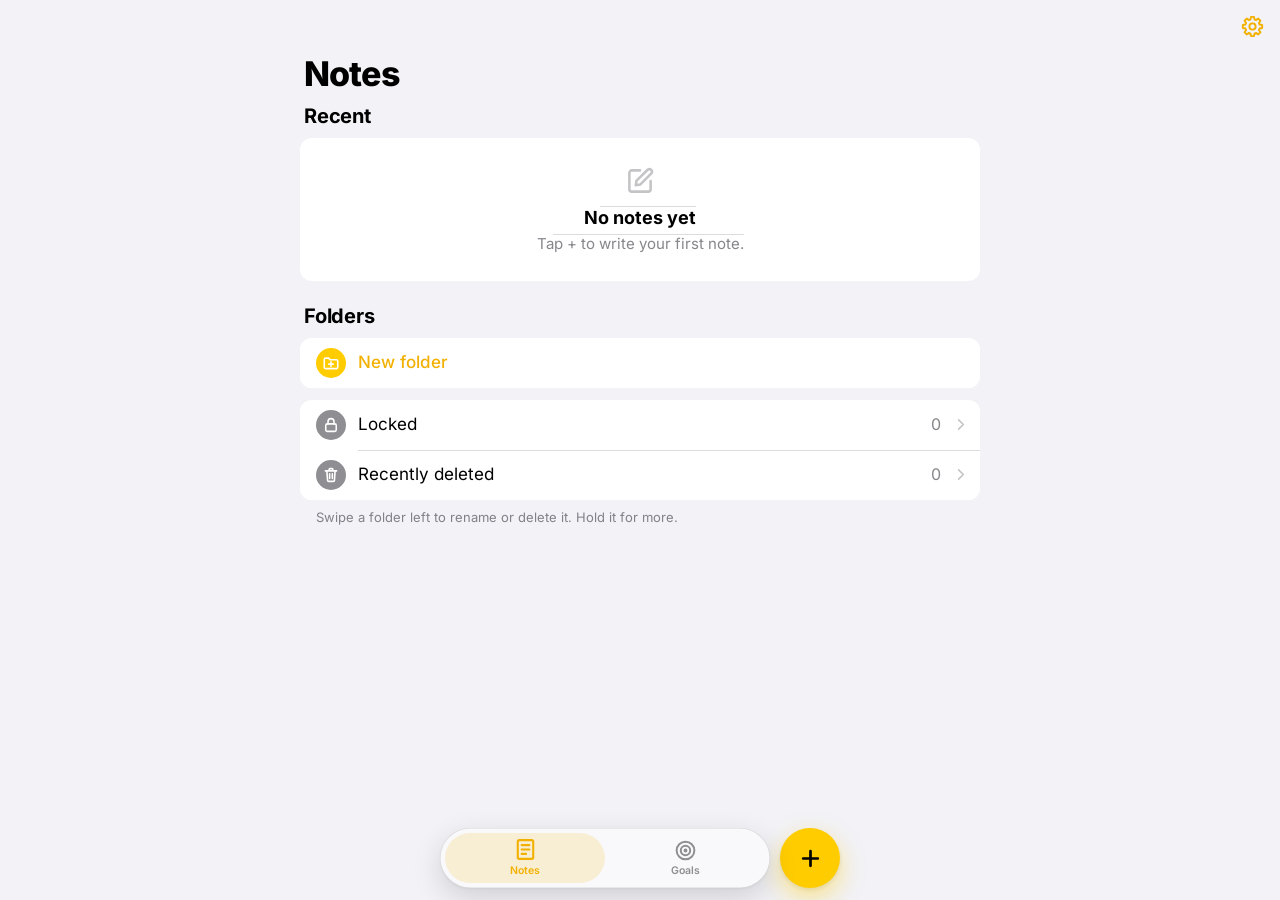
==== commit 193c23f2: "Notes 5.0: two tabs (Notes, Goals); Notes page = Recent + your folders only, one plain notes list; s" ====
--- a/index.html
+++ b/index.html
@@ -15,6 +15,7 @@
   <link rel="preload" href="fonts/inter-latin.woff2" as="font" type="font/woff2" crossorigin>
   <link rel="stylesheet" href="style.css">
   <link rel="stylesheet" href="next.css">
+  <link rel="stylesheet" href="dark.css">
   <!-- Stay upright: the installed app could otherwise start sideways or upside down. -->
   <script>try { screen.orientation.lock('portrait-primary').catch(function () {}); } catch (e) {}</script>
 </head>
@@ -24,10 +25,6 @@
   <nav class="tabbar" id="tabbar">
     <div class="tabs" id="tabs">
       <span class="tab-ind" aria-hidden="true"></span>
-      <button data-act="tab" data-tab="today" aria-label="Today">
-        <svg viewBox="0 0 24 24" aria-hidden="true"><rect x="3.5" y="5" width="17" height="15.5" rx="3"/><path d="M3.5 10h17M8 3v4M16 3v4"/></svg>
-        <span>Today</span>
-      </button>
       <button data-act="tab" data-tab="notes" aria-label="Notes">
         <svg viewBox="0 0 24 24" aria-hidden="true"><path d="M6.5 3.5h11A1.5 1.5 0 0 1 19 5v14a1.5 1.5 0 0 1-1.5 1.5h-11A1.5 1.5 0 0 1 5 19V5a1.5 1.5 0 0 1 1.5-1.5z"/><path d="M8.5 8h7M8.5 12h7M8.5 16h4"/></svg>
         <span>Notes</span>
@@ -35,10 +32,6 @@
       <button data-act="tab" data-tab="goals" aria-label="Goals">
         <svg viewBox="0 0 24 24" aria-hidden="true"><circle cx="12" cy="12" r="8.5"/><circle cx="12" cy="12" r="4.5"/><circle cx="12" cy="12" r=".9" fill="currentColor"/></svg>
         <span>Goals</span>
-      </button>
-      <button data-act="tab" data-tab="search" aria-label="Search">
-        <svg viewBox="0 0 24 24" aria-hidden="true"><circle cx="11" cy="11" r="6.5"/><path d="M16 16l4.5 4.5"/></svg>
-        <span>Search</span>
       </button>
     </div>
     <button class="fab" id="fab" data-act="new-note" aria-label="New note"></button>
@@ -60,7 +53,7 @@
     // With a saved first screen on show, the app's code loads just after it has been drawn, so it
     // appears at once; the code runs in this order.
     (function () {
-      var files = ['icons.js', 'js/config.js', 'js/store.js', 'js/remind.js', 'js/account.js', 'js/core.js', 'js/lock.js', 'js/notes.js', 'js/editor.js', 'js/table.js', 'js/mathsolve.js', 'js/draw.js', 'js/maths.js', 'js/photo.js', 'js/aiwrite.js', 'js/planner.js', 'js/today.js', 'js/cards.js', 'js/groceries.js', 'js/habits.js', 'js/notify.js', 'js/settings.js', 'js/acctui.js', 'js/next.js', 'js/n20.js', 'js/updatenow.js', 'js/main.js'], started = false;
+      var files = ['icons.js', 'js/config.js', 'js/store.js', 'js/remind.js', 'js/account.js', 'js/core.js', 'js/lock.js', 'js/notes.js', 'js/editor.js', 'js/table.js', 'js/mathsolve.js', 'js/draw.js', 'js/maths.js', 'js/photo.js', 'js/aiwrite.js', 'js/planner.js', 'js/today.js', 'js/cards.js', 'js/groceries.js', 'js/habits.js', 'js/notify.js', 'js/settings.js', 'js/acctui.js', 'js/next.js', 'js/n20.js', 'js/n25.js', 'js/updatenow.js', 'js/main.js'], started = false;
       function go() {
         if (started) return;
         started = true;
--- a/next.css
+++ b/next.css
@@ -221,3 +221,158 @@
 .n20-dt span:last-child { font-size: 12.5px; font-weight: 600; text-align: center; line-height: 1.2; color: var(--text); overflow-wrap: anywhere; }
 .n20-dt.hot { background: var(--yellow); transform: scale(1.06); }
 .n20-dock-e { padding: 8px 12px; color: var(--text-2); font-size: 14px; }
+
+/* 21 Nov 2026 (user): the Goals card, Apple Watch summary style. Always the ring's height, never grows.
+   1-3 goals: name in the goal's color, big percent, "2 of 4" in gray.
+   4-6 goals: two columns of 3 (the first 3 next to the rings), one word + percent each; thinner rings, no middle number. */
+.nx-gsplit { height: 174px; box-sizing: border-box; overflow: hidden; gap: 16px; }
+.nx-gsplit .nx-gr { height: 142px; display: grid; grid-auto-flow: column; grid-template-rows: repeat(3, minmax(0, 1fr)); grid-auto-columns: minmax(0, 1fr); gap: 0 12px; align-items: center; overflow-x: auto; scrollbar-width: none; overscroll-behavior: contain; animation: nxGrIn .5s cubic-bezier(.25, .8, .3, 1) both; }
+.nx-gsplit .nx-gr::-webkit-scrollbar { display: none; }
+.nx-gsplit:not(.many) .nx-gr { grid-template-rows: none; grid-auto-flow: row; grid-auto-rows: max-content; align-content: center; gap: 7px; }
+@keyframes nxGrIn { from { opacity: 0; transform: translateX(6px); } to { opacity: 1; transform: none; } }
+.nx-gsplit .nx-gi { display: flex; flex-direction: column; align-items: flex-start; gap: 0; min-width: 0; width: 100%; text-align: left; border-radius: 10px; transition: opacity .2s; -webkit-tap-highlight-color: transparent; }
+.nx-gsplit .nx-gi:active { opacity: .55; }
+.nx-gsplit .nx-gi .gn { max-width: 100%; font-size: 13px; font-weight: 600; letter-spacing: -.1px; line-height: 1.2; color: var(--c); white-space: nowrap; overflow: hidden; text-overflow: ellipsis; opacity: 1; margin: 0; }
+.nx-gsplit .nx-gi .gv { display: flex; align-items: baseline; gap: 1px; white-space: nowrap; line-height: 1.05; color: var(--c); }
+.nx-gsplit .nx-gi .gp { font-family: ui-rounded, "SF Pro Rounded", system-ui, sans-serif; font-size: 22px; font-weight: 700; letter-spacing: -.6px; font-variant-numeric: tabular-nums; color: inherit; min-width: 0; text-align: left; }
+.nx-gsplit .nx-gi .gv small { font-family: ui-rounded, "SF Pro Rounded", system-ui, sans-serif; font-size: 15px; font-weight: 700; }
+.nx-gsplit .nx-gi .gv i { font-style: normal; font-size: 12.5px; font-weight: 500; color: var(--text-2); margin-left: 7px; letter-spacing: 0; }
+.nx-gsplit.many .nx-gi .gn { font-size: 12px; }
+.nx-gsplit.many .nx-gi .gp { font-size: 19px; letter-spacing: -.4px; }
+.nx-gsplit.many .nx-gi .gv small { font-size: 12.5px; }
+/* 4-6 rings leave no room in the middle: no number there (the goal pop-up says "2 of 4 steps done" right under it) */
+.nxr.many .nxr-mid { display: none; }
+/* dark mode ring track (names now use the goal colors) */
+@media (prefers-color-scheme: dark) { :root:not([data-theme="light"]) .nxr .nxr-bg { stroke: #2C2C2E; } }
+/* 22 Nov 2026: Light / Dark / Automatic is back (Settings > Appearance). Dark versions of the new parts that had none. */
+:root[data-theme="dark"] .nx-roll{background:#3A1D1B !important;color:#FF8A80 !important}
+@media (prefers-color-scheme: dark){:root:not([data-theme="light"]) .nx-roll{background:#3A1D1B !important;color:#FF8A80 !important}}
+/* the yellow Next up card looks the same in dark (as on the iPhone): its buttons keep their light-mode colors */
+html.dk .nx-next .nx-acts button{background:rgba(255,255,255,.55) !important;color:#000 !important}
+html.dk .nx-next .nx-acts button.main{background:#000 !important;color:#fff !important}
+
+/* ===== 25 Nov (Notes 5.0, js/n25.js) ===== */
+/* two tabs, stretched across the bottom next to the + button (his wish 25 Nov) */
+html body .tab-ind { width: calc((100% - 10px) / 2); }
+/* Notes page: Recent */
+.n25-recent { --inset: 16px; }
+.n25-nr { display: flex; align-items: flex-start; gap: 10px; width: 100%; padding: 11px 16px; text-align: left; background: var(--card); -webkit-touch-callout: none; }
+.n25-nr:active { background: var(--fill-2); }
+.n25-emo { font-size: 22px; line-height: 1.2; flex: none; }
+.n25-nt { flex: 1; min-width: 0; display: flex; flex-direction: column; gap: 2px; }
+.n25-nt b { font-size: 16px; font-weight: 600; line-height: 1.3; overflow-wrap: anywhere; }
+.n25-nt small { font-size: 14px; color: var(--text-2); line-height: 1.35; overflow-wrap: anywhere; display: -webkit-box; -webkit-line-clamp: 1; -webkit-box-orient: vertical; overflow: hidden; }
+.n25-nt small .gl.inl { width: 13px; height: 13px; margin-right: 3px; vertical-align: -1px; }
+.n25-when { color: var(--text); opacity: .55; margin-right: 8px; font-weight: 500; }
+.n25-empty { display: flex; flex-direction: column; align-items: center; gap: 4px; padding: 26px 20px; text-align: center; color: var(--text-2); font-size: 15px; }
+.n25-empty .gl { width: 34px; height: 34px; color: var(--text-3); margin-bottom: 4px; }
+.n25-empty b { color: var(--text); font-size: 18px; }
+.n25-newf .lbl { color: var(--yellow-t); font-weight: 500; }
+html body .n25-wrap { white-space: normal; }
+.n25-wrap small { display: block; font-size: 13px; color: var(--text-2); line-height: 1.35; margin-top: 2px; }
+/* Goals | Habits switch */
+html body .card.n25-seg { padding: 0; background: none; margin-bottom: 4px; }
+.n25-gbody.n25-in-r { animation: n25-in-r .32s cubic-bezier(.2, .9, .3, 1); }
+.n25-gbody.n25-in-l { animation: n25-in-l .32s cubic-bezier(.2, .9, .3, 1); }
+@keyframes n25-in-r { from { opacity: 0; transform: translateX(24px); } }
+@keyframes n25-in-l { from { opacity: 0; transform: translateX(-24px); } }
+/* goal cards */
+/* all goals in one rounded box, a row each (his wish 25 Nov) */
+html body .card.n25-glist { margin-top: 14px; --inset: 76px; }
+.n25-gc { display: flex; align-items: center; gap: 14px; width: 100%; padding: 12px 16px; background: var(--card); text-align: left; }
+.n25-gc:active { background: var(--fill-2); }
+.n25-gc .chev { width: 15px; height: 15px; color: var(--text-3); stroke-width: 2.6; flex: none; }
+.n25-gr { position: relative; flex: none; width: 46px; height: 46px; display: grid; place-items: center; }
+.n25-gr svg { position: absolute; inset: 0; }
+.n25-gr i { font-style: normal; font-size: 12px; font-weight: 700; color: var(--c); letter-spacing: -.02em; }
+.n25-gr i .gl { width: 18px; height: 18px; stroke-width: 3; }
+.n25-gt { flex: 1; min-width: 0; display: flex; flex-direction: column; gap: 3px; }
+.n25-gt b { font-size: 17px; font-weight: 600; line-height: 1.25; overflow-wrap: anywhere; }
+.n25-gt small { font-size: 14px; color: var(--text-2); }
+.n25-gt small.late { color: var(--red); }
+.n25-gc.all .n25-gt b { color: var(--text-2); }
+.n25-ring .n25-rbg { fill: none; stroke: color-mix(in srgb, var(--c, #8E8E93) 18%, transparent); }
+.n25-ring .n25-rfg { fill: none; stroke-linecap: round; transition: stroke-dashoffset .8s cubic-bezier(.25, .9, .3, 1); }
+/* goal sheet: one ring */
+.n25-gdet { position: relative; width: 132px; height: 132px; margin: 6px auto 10px; display: grid; place-items: center; }
+.n25-gdet svg { position: absolute; inset: 0; }
+.n25-gdet .n25-rbg { stroke: color-mix(in srgb, var(--tint) 18%, transparent); }
+.n25-gmid { display: flex; flex-direction: column; align-items: center; line-height: 1.1; }
+.n25-gmid b { font-size: 28px; font-weight: 700; letter-spacing: -.02em; }
+.n25-gmid span { font-size: 13px; color: var(--text-2); margin-top: 2px; }
+.n25-gdue { text-align: center; font-size: 14px; color: var(--text-2); margin: -2px 0 12px; }
+.n25-gdue.late { color: var(--red); }
+.n25-gdue .gl.inl { width: 14px; height: 14px; margin-right: 4px; vertical-align: -2px; }
+/* habit rows */
+.n25-hcard { --inset: 60px; }
+.n25-hr { display: flex; align-items: center; gap: 0; background: var(--card); }
+.n25-tk { position: relative; flex: none; width: 30px; height: 30px; margin: 0 14px 0 16px; border-radius: 50%; border: 2px solid var(--text-3); display: grid; place-items: center; color: #fff; transition: background-color .2s, border-color .2s, transform .25s cubic-bezier(.3, 1.6, .5, 1); }
+.n25-tk:active { transform: scale(.88); }
+.n25-tk.on { background: var(--c); border-color: var(--c); }
+.n25-tk .gl { width: 17px; height: 17px; stroke-width: 3; }
+.n25-tk:not(.on) .gl { color: var(--c); stroke-width: 2.2; }
+.n25-tk:has(svg.ring) { border-color: transparent; }
+.n25-tk svg.ring { position: absolute; inset: -2px; width: 30px; height: 30px; }
+.n25-tk svg.ring .ring-fg { stroke: var(--c); }
+.n25-tk small { font-size: 12px; font-weight: 700; color: var(--c); }
+.n25-hm { flex: 1; min-width: 0; display: flex; align-items: center; gap: 8px; min-height: 58px; padding: 9px 16px 9px 0; text-align: left; }
+.n25-hm:active { opacity: .6; }
+.n25-hm .chev { width: 15px; height: 15px; color: var(--text-3); stroke-width: 2.6; flex: none; }
+.n25-ht { flex: 1; min-width: 0; display: flex; flex-direction: column; gap: 2px; }
+.n25-ht b { font-size: 17px; font-weight: 500; line-height: 1.25; overflow-wrap: anywhere; }
+.n25-ht small { font-size: 14px; color: var(--text-2); }
+.n25-hr.is-done .n25-ht b { color: var(--text-2); }
+.n25-fl { display: flex; align-items: center; gap: 2px; font-size: 15px; font-weight: 700; color: #FF9500; flex: none; }
+.n25-fl .gl { width: 17px; height: 17px; fill: #FF9500; stroke: #FF9500; }
+/* habit sheet */
+.n25-htoday { display: flex; align-items: center; gap: 4px; padding: 14px 16px 14px 0; }
+.n25-htoday > span { display: flex; flex-direction: column; gap: 2px; padding-left: 16px; }
+.n25-htoday > span b { font-size: 17px; font-weight: 600; }
+.n25-htoday > span small { font-size: 14px; color: var(--text-2); }
+.n25-tk.big { width: 52px; height: 52px; margin: 0 0 0 16px; border-width: 2.5px; }
+.n25-tk.big + span { padding-left: 14px; }
+.n25-tk.big .gl { width: 26px; height: 26px; }
+.n25-tk.big svg.ring { width: 52px; height: 52px; }
+.n25-tk.big small { font-size: 17px; }
+.n25-stats { display: grid; grid-template-columns: 1fr 1fr; gap: 10px; margin-top: 12px; }
+.n25-stats > div { background: var(--card); border-radius: 14px; padding: 12px 14px; display: flex; flex-direction: column; gap: 2px; }
+.n25-stats b { font-size: 24px; font-weight: 700; letter-spacing: -.02em; display: flex; align-items: center; gap: 3px; }
+.n25-stats b .gl { width: 20px; height: 20px; fill: currentColor; }
+.n25-stats span { font-size: 13px; color: var(--text-2); }
+/* month calendar */
+.n25-calh { display: flex; align-items: center; justify-content: space-between; margin-bottom: 8px; }
+.n25-calh b { font-size: 17px; font-weight: 600; }
+.n25-calh button { width: 36px; height: 36px; display: grid; place-items: center; color: var(--c); border-radius: 50%; }
+.n25-calh button:disabled { color: var(--text-3); }
+.n25-calh .gl { width: 18px; height: 18px; stroke-width: 2.6; }
+.n25-calw, .n25-calg { display: grid; grid-template-columns: repeat(7, 1fr); gap: 4px 0; text-align: center; }
+.n25-calw span { font-size: 12px; font-weight: 600; color: var(--text-2); padding-bottom: 4px; }
+.n25-calg > i { display: block; }
+.n25-calg button { justify-self: center; width: 38px; height: 38px; border-radius: 50%; font-size: 15px; font-weight: 500; color: var(--text); transition: background-color .2s, color .2s, transform .2s cubic-bezier(.3, 1.5, .5, 1); }
+.n25-calg button:active { transform: scale(.88); }
+.n25-calg button.done { background: var(--c); color: #fff; font-weight: 700; }
+.n25-calg button.part { background: color-mix(in srgb, var(--c) 30%, transparent); }
+.n25-calg button.off:not(.done) { color: var(--text-3); }
+.n25-calg button.fut { color: var(--text-3); }
+.n25-calg button.now:not(.done) { box-shadow: inset 0 0 0 2px var(--c); color: var(--c); font-weight: 700; }
+/* the bar for selected words: above the words, pops out of them */
+html body .n20-sel.n25-pos { bottom: auto; transform: translate3d(0, 6px, 0) scale(.86); transform-origin: var(--ox, 50%) 100%; transition: opacity .18s ease, transform .3s cubic-bezier(.25, 1.35, .45, 1); }
+html body .n20-sel.n25-pos.below { transform-origin: var(--ox, 50%) 0; transform: translate3d(0, -6px, 0) scale(.86); }
+html body .n20-sel.n25-pos.on { transform: none; }
+html body .n20-sel.n25-pos.on.n25-hid { opacity: 0; transform: scale(.94); pointer-events: none; }
+/* our selection handles */
+.n25-hs { position: absolute; inset: 0; z-index: 7; pointer-events: none; opacity: 0; transition: opacity .15s; }
+.n25-hs.on { opacity: 1; }
+.n25-h { position: absolute; left: 0; top: 0; width: 2px; margin-left: -1px; background: var(--yellow-t); border-radius: 1px; pointer-events: none; will-change: transform; }
+.n25-h b { position: absolute; left: 50%; width: 11px; height: 11px; margin-left: -5.5px; border-radius: 50%; background: var(--yellow-t); }
+.n25-h.s b { top: -10px; }
+.n25-h.e b { bottom: -10px; }
+.n25-h::after { content: ""; position: absolute; left: -20px; right: -20px; top: -24px; bottom: -24px; }
+.n25-hs.on .n25-h { pointer-events: auto; touch-action: none; }
+.n25-h.out { opacity: 0; pointer-events: none !important; }
+.n25-h.drag b { transform: scale(1.35); }
+.n25-h b { transition: transform .15s; }
+/* 25 Nov fixes after the self-check */
+html body .row .lbl.n25-wrap { white-space: normal; overflow: visible; text-overflow: clip; }
+html body .card.n25-htoday > *::before { display: none; }
+html body .ed ::selection, html body .ed::selection { background: color-mix(in srgb, var(--yellow) 42%, transparent); }
--- a/dark.css
+++ b/dark.css
@@ -0,0 +1,85 @@
+/* GENERATED by Apps/next/make-dark.js from: next.css. Do not edit by hand: change darkfix.css instead. */
+/* next.css */
+html.dk .nx-wd{color:var(--text-2)}
+html.dk .nx-wd b{color:var(--text)}
+html.dk .nx-wd.on b{background:var(--yellow);color:#000}
+html.dk .nx-wd.today:not(.on) b{color:var(--yellow-t)}
+html.dk .nx-wd i{background:var(--text-2)}
+html.dk .nx-next{background:var(--yellow);color:#000}
+html.dk .nx-acts button{background:rgba(44,44,46,0.33)}
+html.dk .nx-acts button.main{background:#3A3A3C;color:#fff}
+html.dk .nx-roll{background:#1C1C1E;color:#E87973}
+html.dk .nx-roll button{background:var(--red);color:#fff}
+html.dk .nx-more{color:var(--yellow-t);border-top:.5px solid var(--sep)}
+html.dk .nx-empty{color:var(--text-2)}
+html.dk .nx-empty .gl{color:var(--text-3)}
+html.dk .nx-empty b{color:var(--text)}
+html.dk .nx-pill{background:var(--yellow);color:#000}
+html.dk .nx-gcard{background:var(--card)}
+html.dk .nx-gcard .gs{color:var(--text-2)}
+html.dk .nxr circle{fill:none}
+html.dk .nxr .nxr-bg{stroke:#2C2C2E}
+html.dk .nx-gsplit{background:var(--card)}
+html.dk .nx-gi .gn{color:rgba(235,235,245,0.86)}
+html.dk .nx-gst{color:var(--text-2)}
+html.dk .nx-sfield{background:var(--fill);color:var(--text-2)}
+html.dk .nx-sin{border:0;outline:0;background:none;color:var(--text)}
+html.dk .nx-chips .chip,html.dk .nx-ideas .chip{background:var(--card)}
+html.dk .nx-tile{background:var(--card)}
+html.dk .nx-tile .tic{color:#fff;background:var(--c)}
+html.dk .nx-tile > span:last-child{color:var(--text-2)}
+html.dk .nx-nr small{color:var(--text-2)}
+html.dk mark{background:#FFE38A;color:#000}
+html.dk .nx-words{border:0;outline:0;background:none;color:var(--text)}
+html.dk .nx-pr .gl{color:var(--yellow-t)}
+html.dk .nx-none{color:var(--text-2)}
+html.dk .nx-details{color:var(--yellow-t)}
+html.dk .nx-emob{background:var(--fill);color:var(--text-2)}
+html.dk .nx-head{border:0;outline:0;background:none;color:var(--text)}
+html.dk .nx-head::placeholder{color:var(--text-3)}
+html.dk .nx-emo button:active{background:var(--fill)}
+html.dk .ed-bar button{color:var(--yellow)}
+html.dk .ed-bar .tl{background:none;box-shadow:none;color:inherit}
+html.dk .ed-bar button:active .tl{background:var(--fill)}
+html.dk .ed-bar button.on .tl{background:rgba(255, 204, 0, .28);box-shadow:none}
+html.dk .ed-bar button[data-act="ed-mic"]{color:var(--red)}
+html.dk .ed-bar button[data-act="ed-mic"].on .tl{background:rgba(255, 59, 48, .14)}
+html.dk .ed-style .tl .aa{color:var(--yellow)}
+html.dk .dr-ersz{background:var(--card);box-shadow:0 8px 24px rgba(0, 0, 0, .18)}
+html.dk .dr-ersz span{color:var(--text-2)}
+html.dk .dr-erdot::before{background:#2C2C2E}
+html.dk .ed table.eis tr + tr > td + td > ul.cl::before{color:var(--text-2)}
+html.dk .dr-wrap{box-shadow:0 0 0 100vmax rgba(0, 0, 0, .3), 0 -10px 40px rgba(0, 0, 0, .2)}
+html.dk .dr-wrap::before{background:#2C2C2E}
+html.dk .nx-tr small{color:var(--text-2)}
+html.dk .nx-tact button{background:var(--fill);color:var(--yellow-t)}
+html.dk .nx-tact button.red{color:var(--red)}
+html.dk .row .lbl small{color:var(--text-2)}
+html.dk .task.is-done .nx-stitle{color:var(--text-2)}
+html.dk .nx-gname{border:0;outline:0;background:none;color:var(--text)}
+html.dk .n20-sel{background:rgba(44,44,46,0.98);box-shadow:0 10px 34px rgba(0, 0, 0, .2), 0 0 0 .5px rgba(0, 0, 0, .12)}
+html.dk .n20-r1{border-bottom:.5px solid rgba(84,84,88,0.55)}
+html.dk .n20-r1 button{color:#FFFFFF}
+html.dk .n20-r1 button + button{box-shadow:inset .5px 0 0 rgba(84,84,88,0.55)}
+html.dk .n20-r1 button:active,html.dk .n20-r2 button:active{background:rgba(0, 0, 0, .08)}
+html.dk .n20-r2 > button{color:#FFFFFF}
+html.dk .n20-r2 > button.on{background:var(--yellow);color:#000}
+html.dk .n20-sep{background:rgba(60, 60, 67, .25)}
+html.dk .n20-hl button.on i{box-shadow:0 0 0 2px rgba(255,255,255,0.14), 0 0 0 3.5px #000}
+html.dk .n20-sp{background:rgba(44,44,46,0.98);box-shadow:0 8px 28px rgba(0, 0, 0, .2), 0 0 0 .5px rgba(0, 0, 0, .12)}
+html.dk .n20-sp button{color:#FFFFFF}
+html.dk .n20-sp button + button{box-shadow:inset .5px 0 0 rgba(84,84,88,0.55)}
+html.dk .n20-sp button.ig{color:var(--text-2)}
+html.dk .n20-sp button:active{background:rgba(0, 0, 0, .08)}
+html.dk .ncard.n20-lift{box-shadow:0 10px 28px rgba(0, 0, 0, .16)}
+html.dk .n20-ghost{box-shadow:0 16px 40px rgba(0, 0, 0, .25)}
+html.dk .n20-dock{background:rgba(44,44,46,0.98);box-shadow:0 -4px 30px rgba(0, 0, 0, .18), 0 0 0 .5px rgba(0, 0, 0, .1)}
+html.dk .n20-dock-t{color:var(--text-2)}
+html.dk .n20-dt{background:var(--fill)}
+html.dk .n20-dt span:last-child{color:var(--text)}
+html.dk .n20-dt.hot{background:var(--yellow)}
+html.dk .n20-dock-e{color:var(--text-2)}
+html.dk .nx-gsplit .nx-gi .gn{color:var(--c)}
+html.dk .nx-gsplit .nx-gi .gv{color:var(--c)}
+html.dk .nx-gsplit .nx-gi .gp{color:inherit}
+html.dk .nx-gsplit .nx-gi .gv i{color:var(--text-2)}
